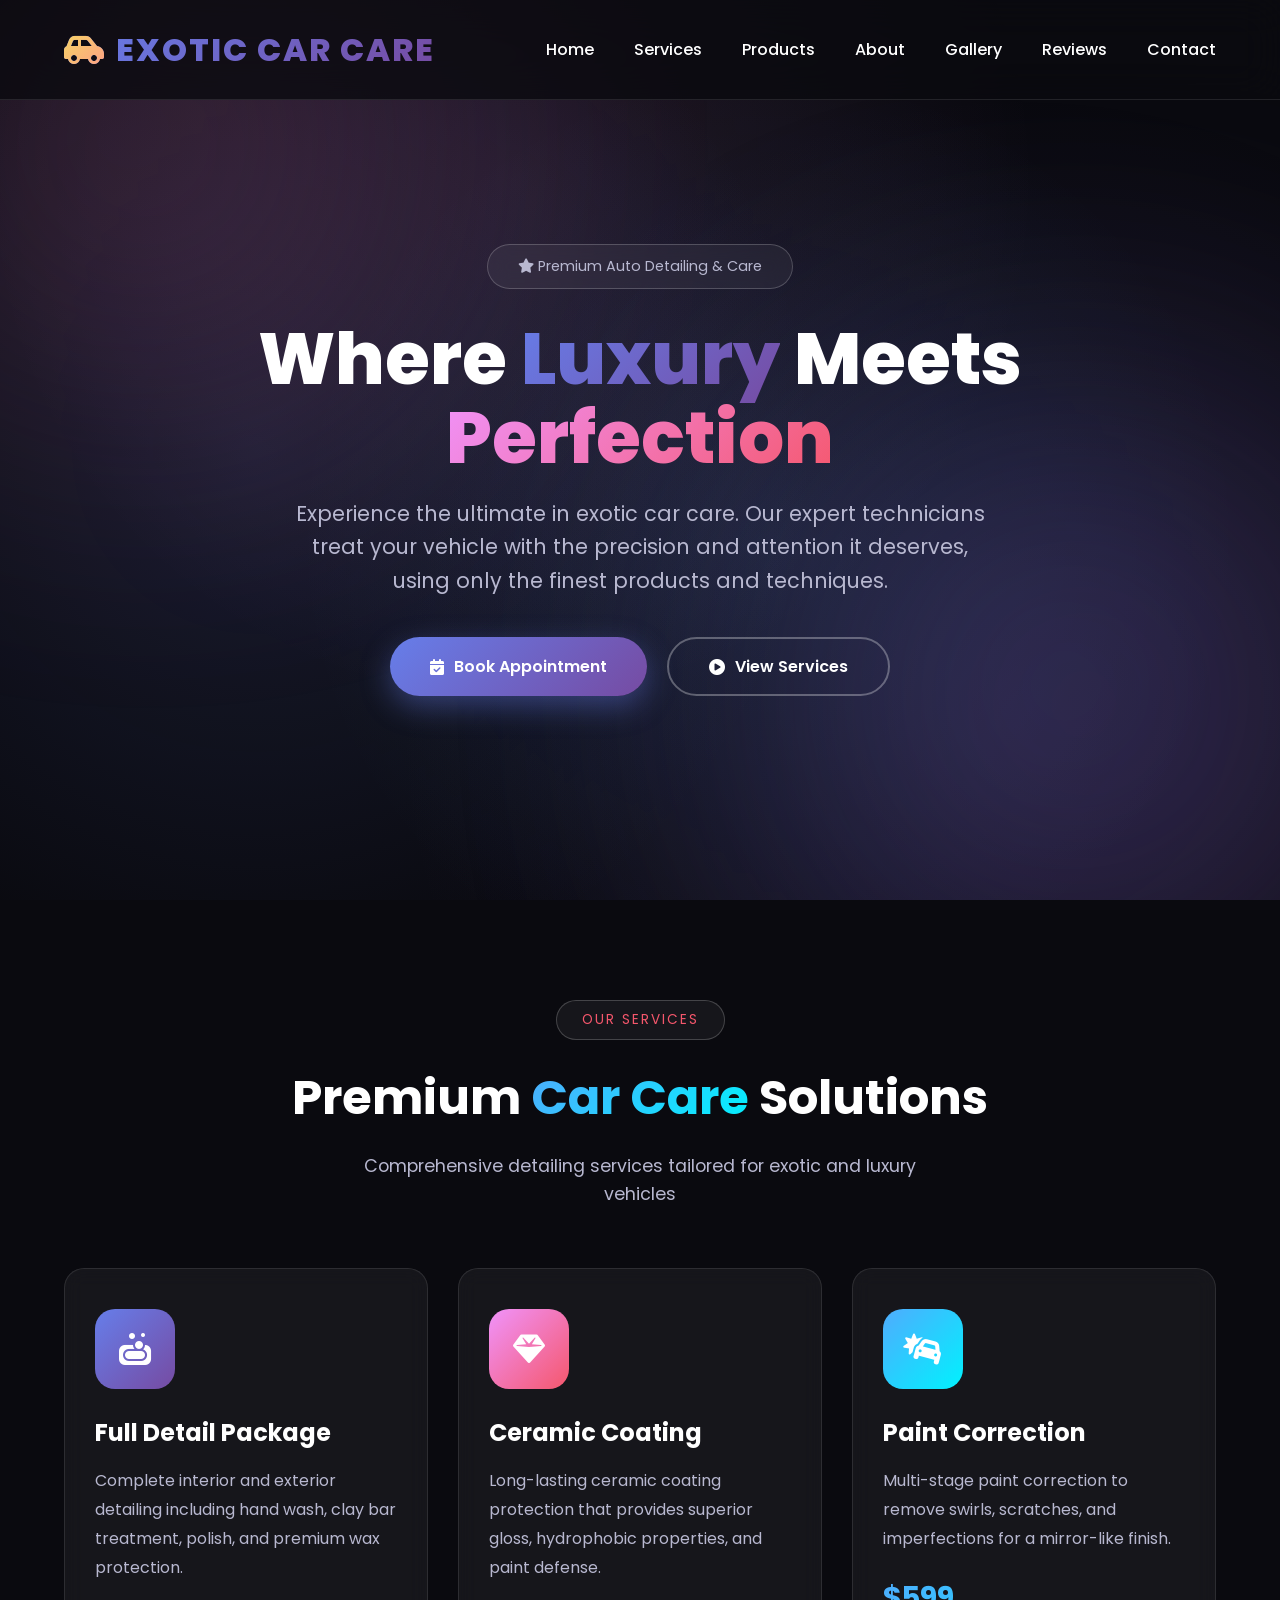
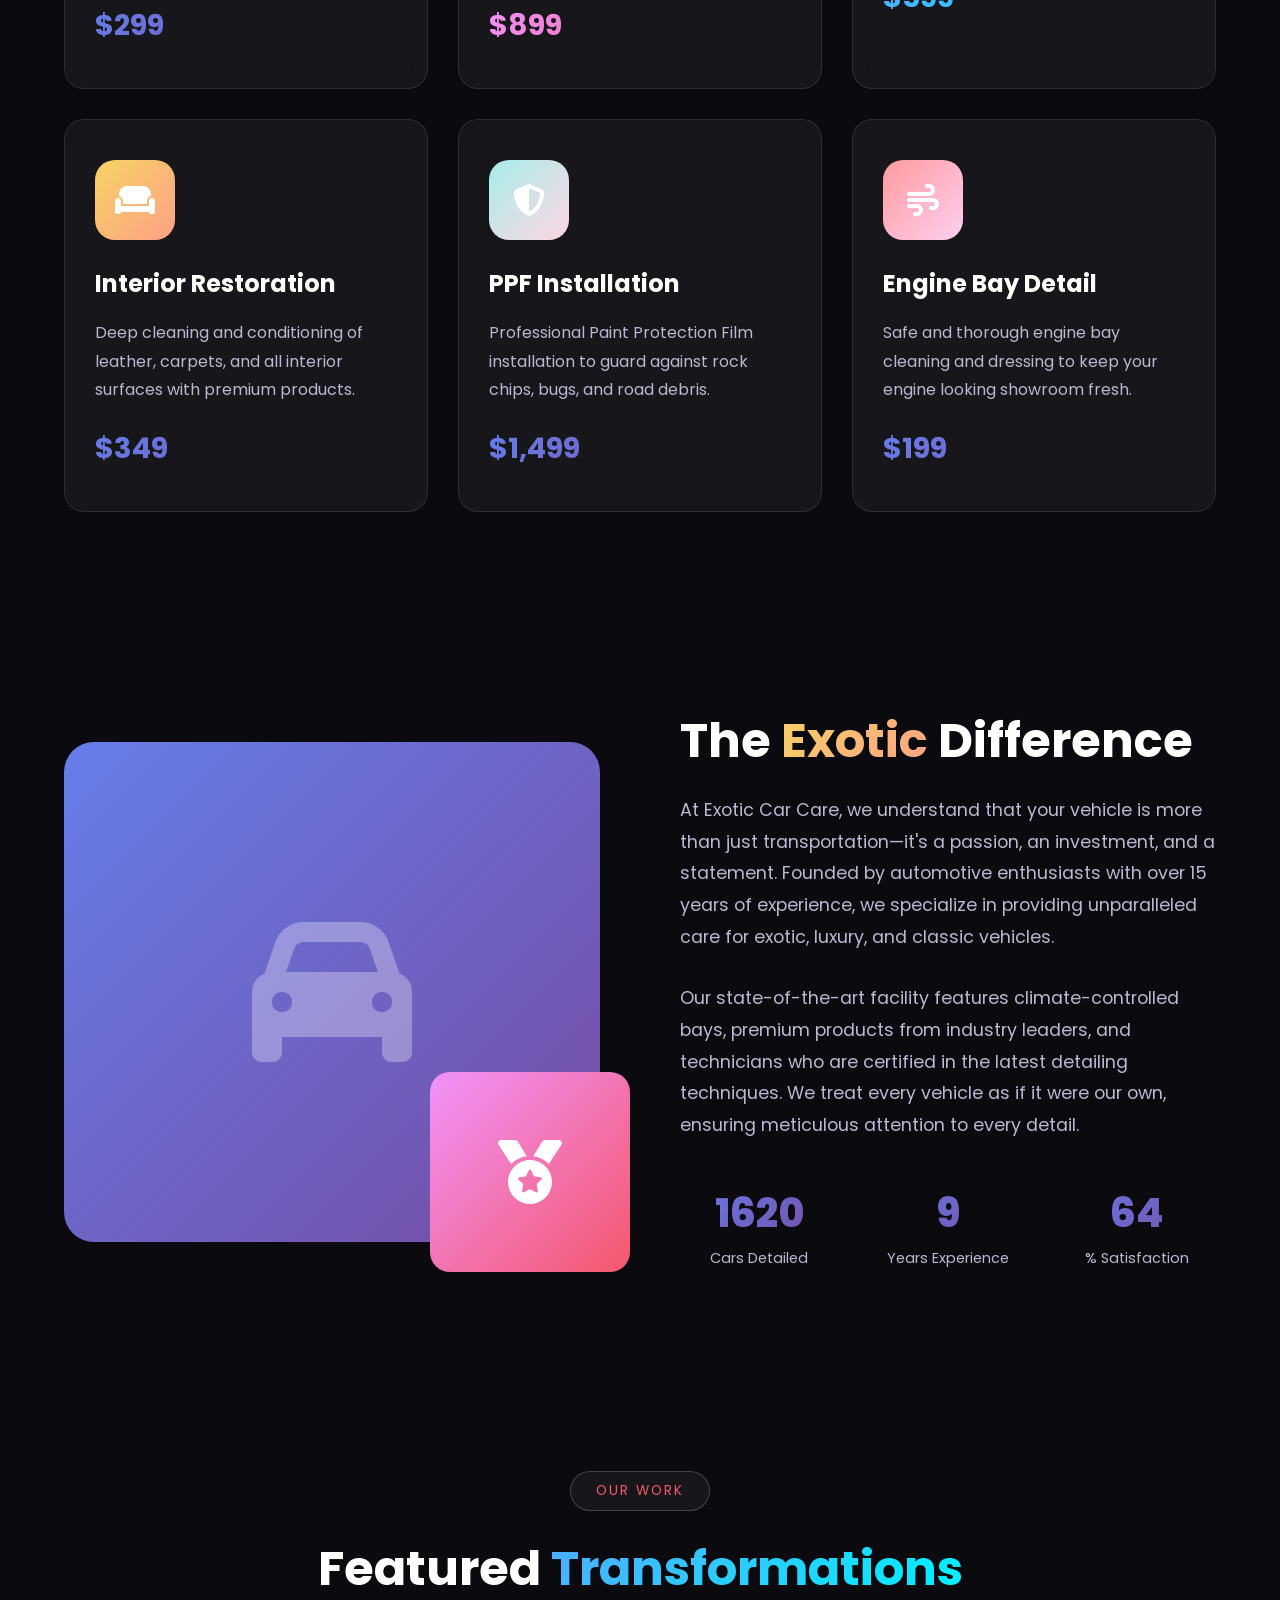
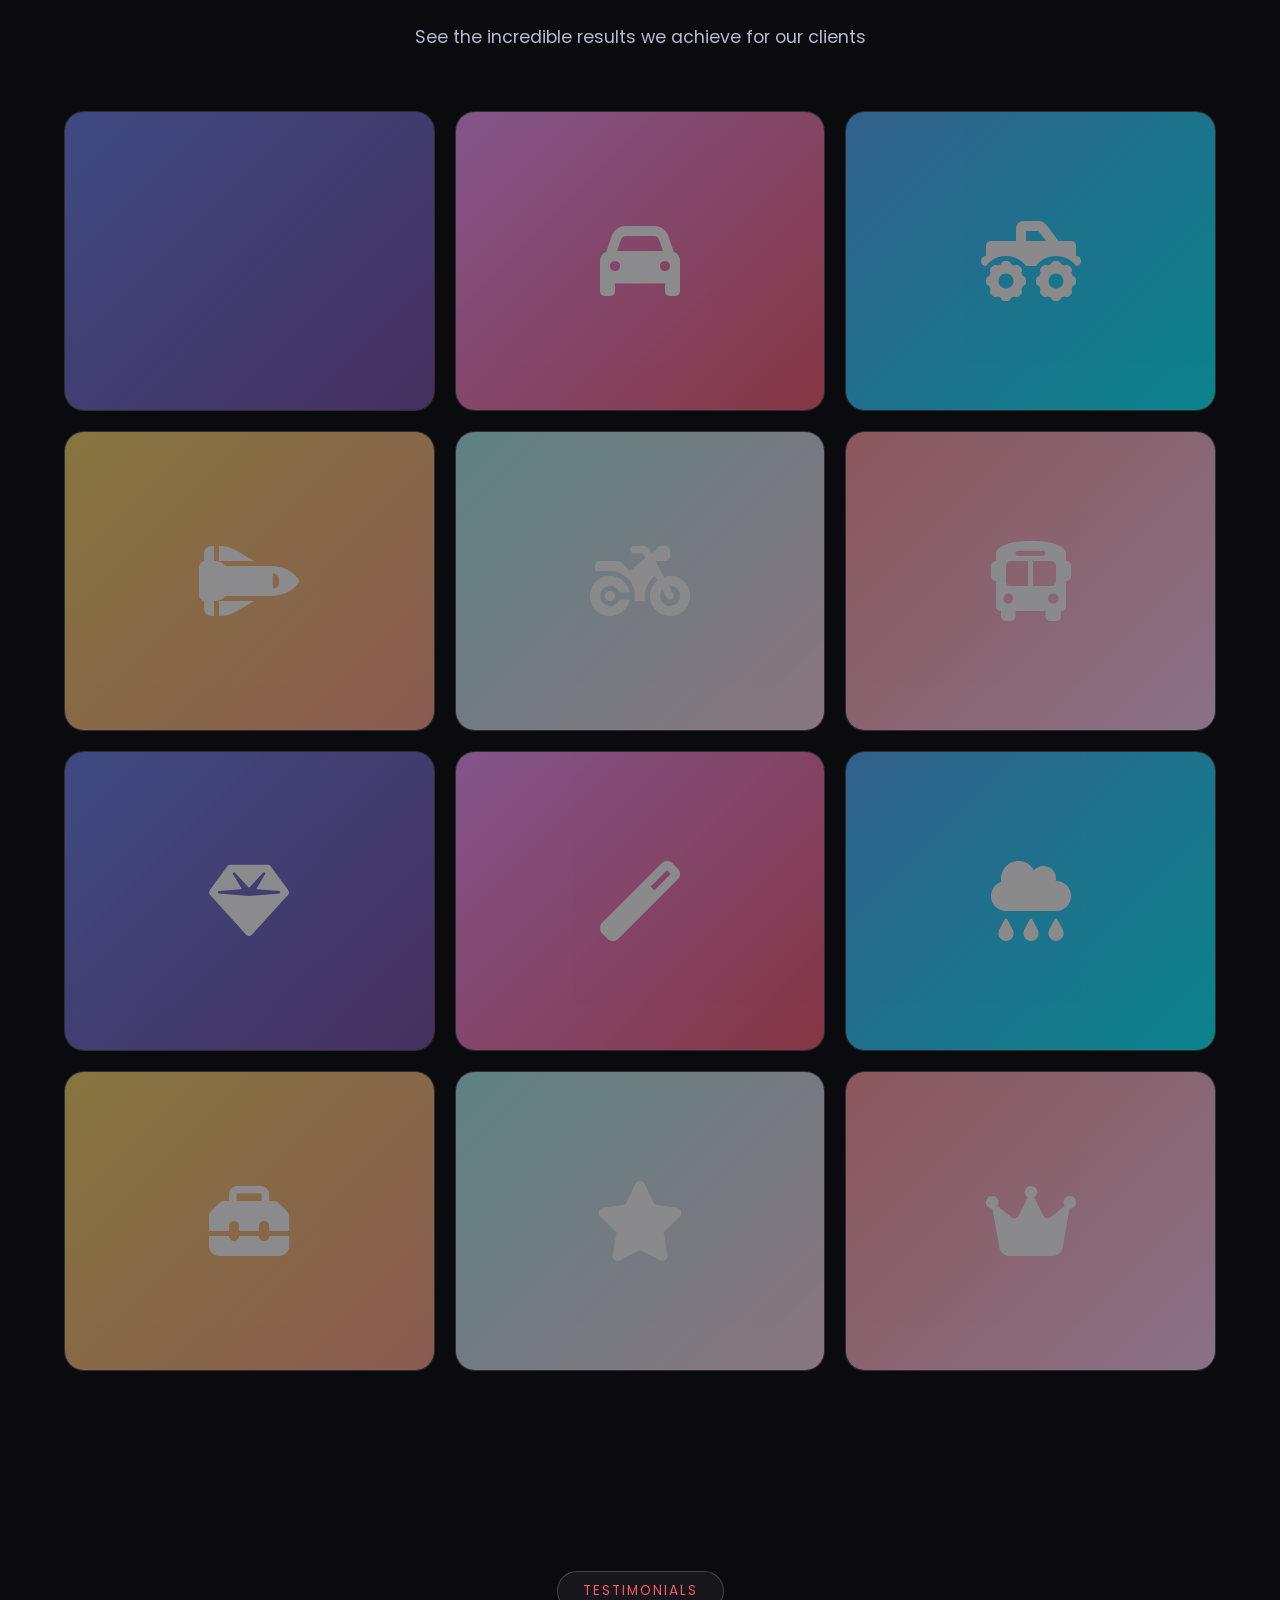
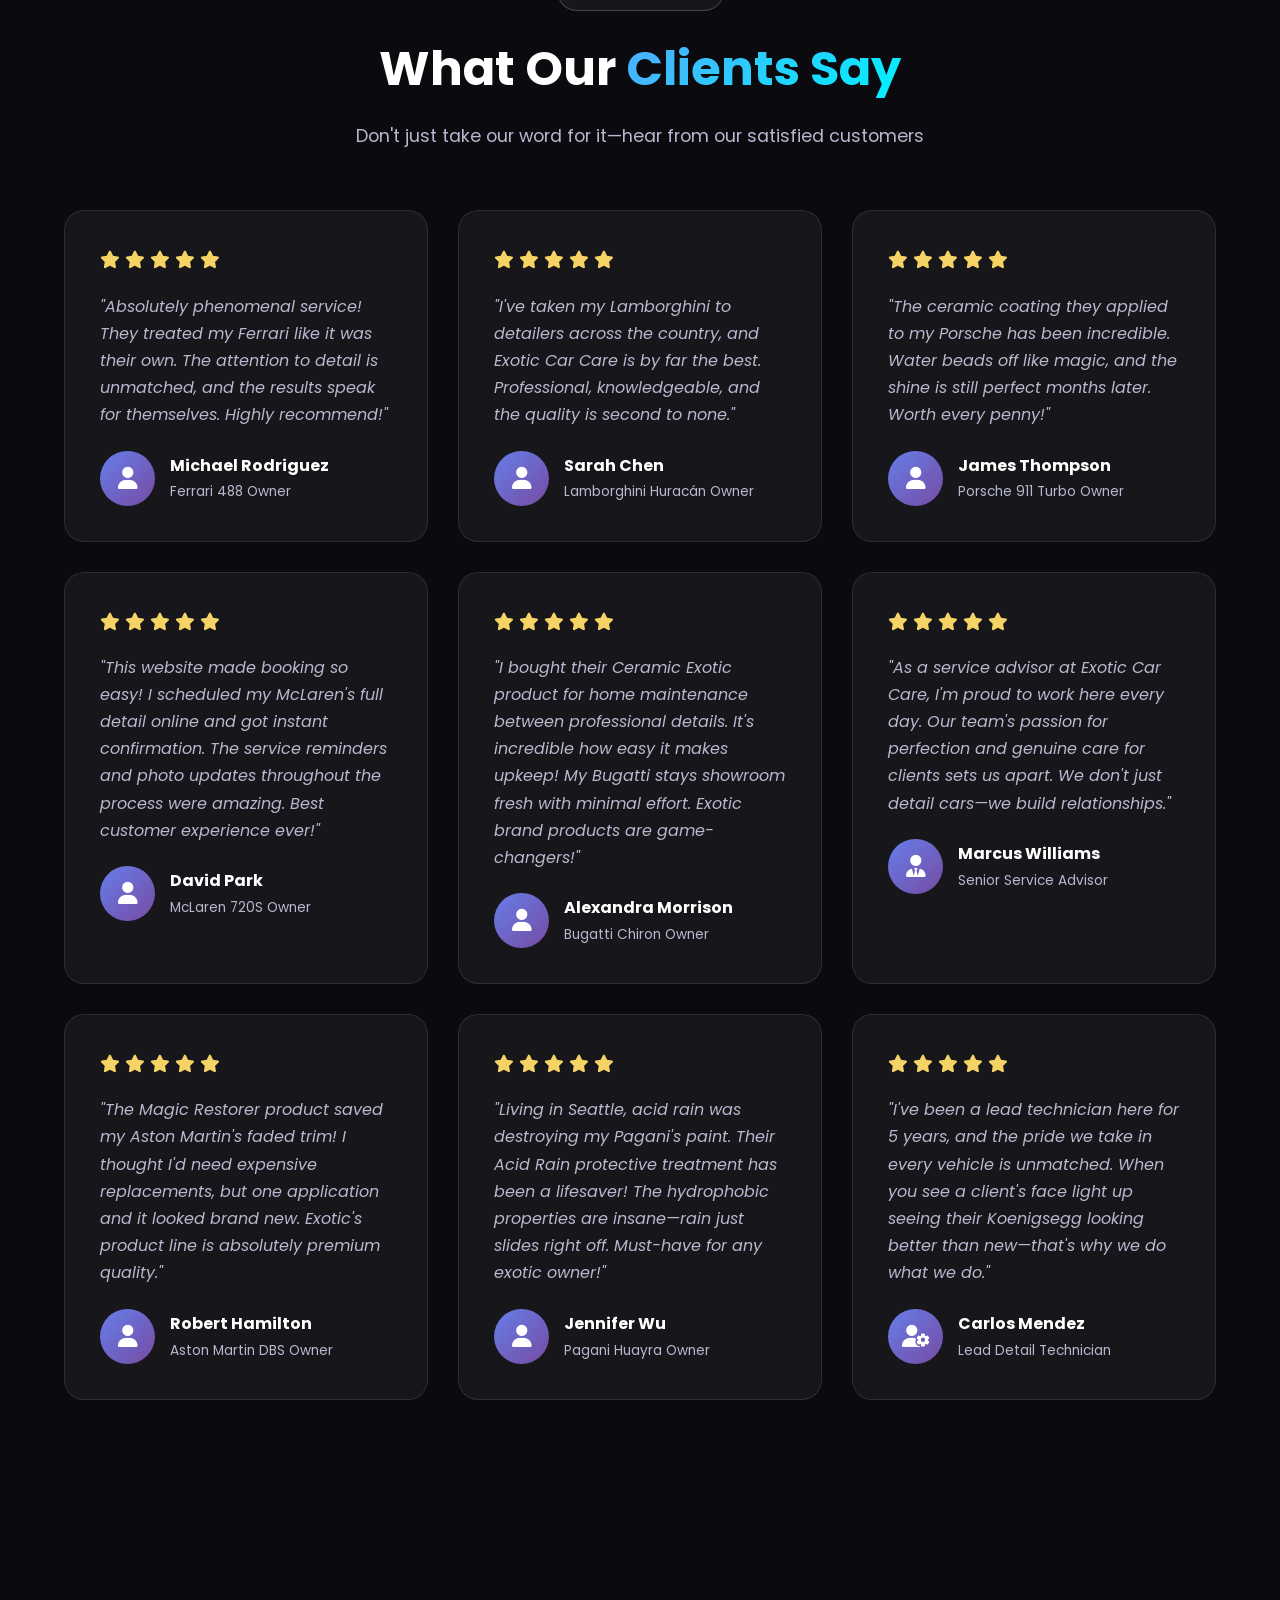
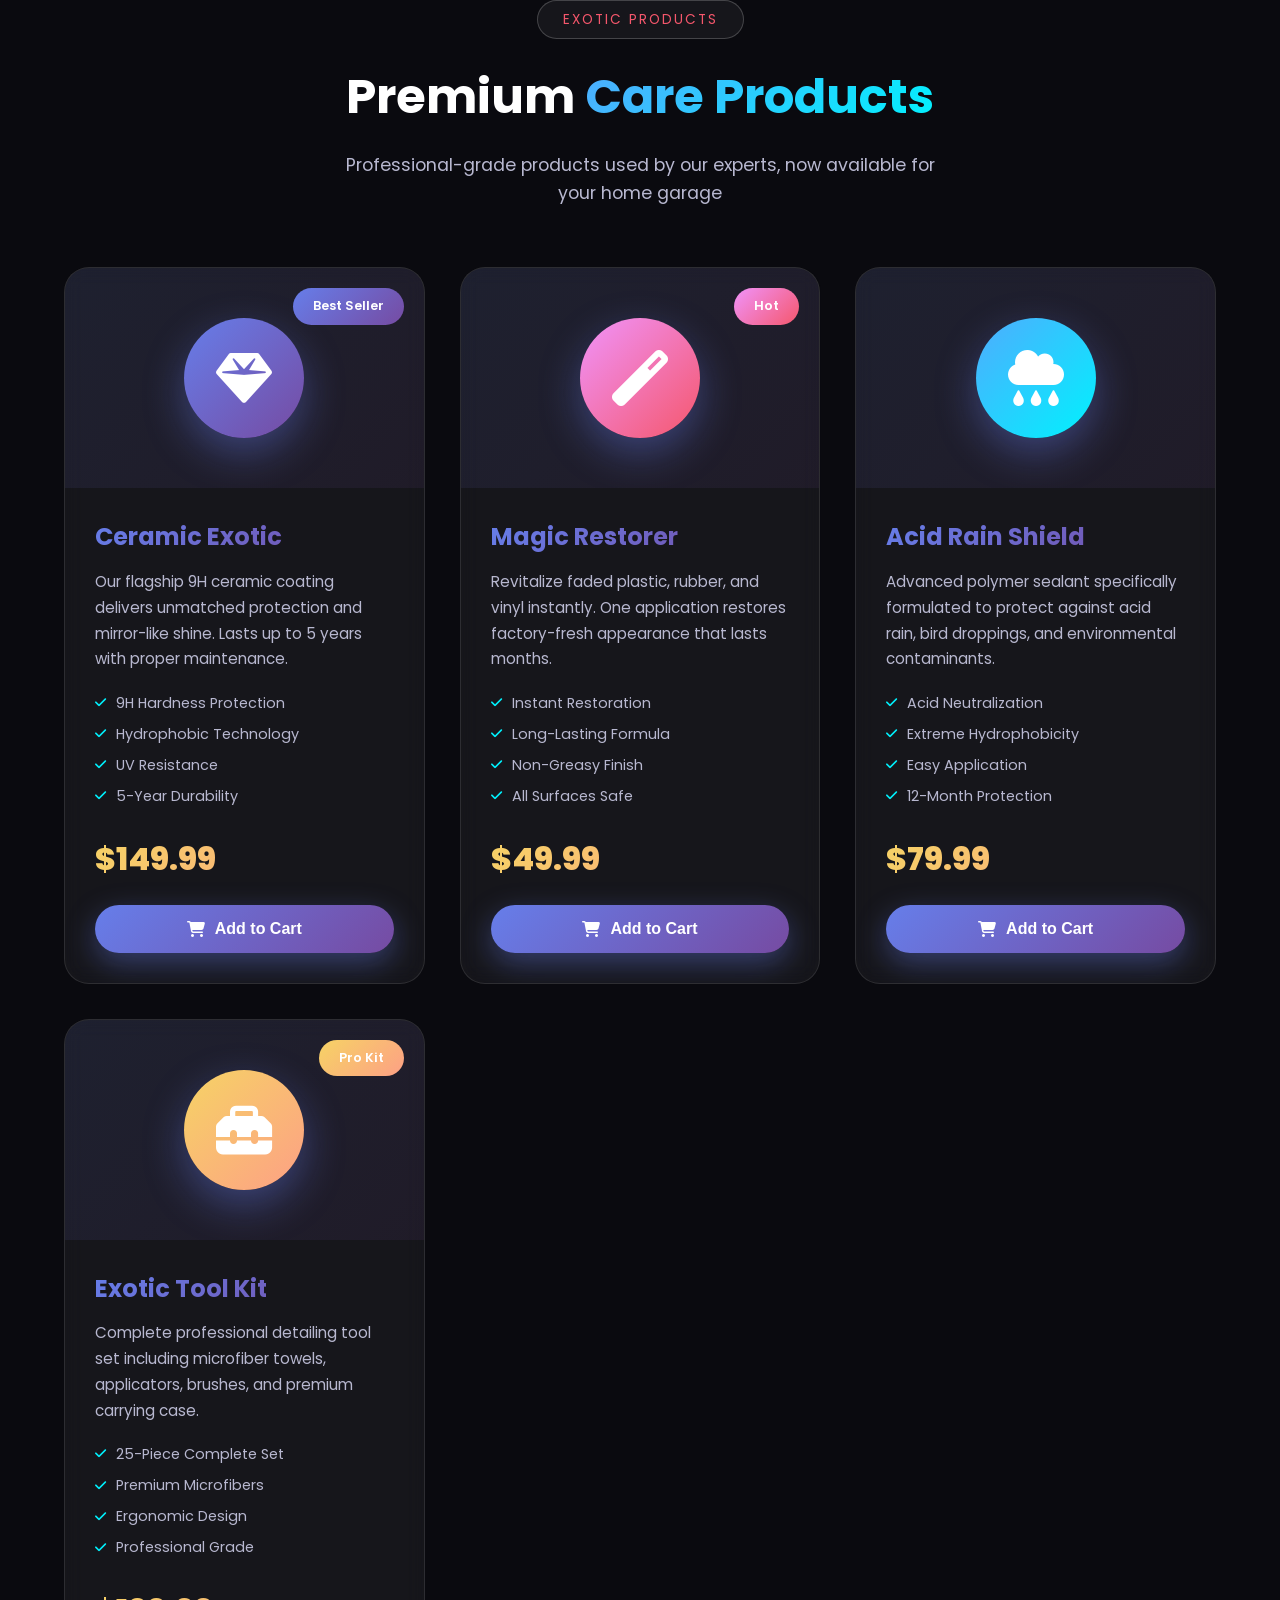
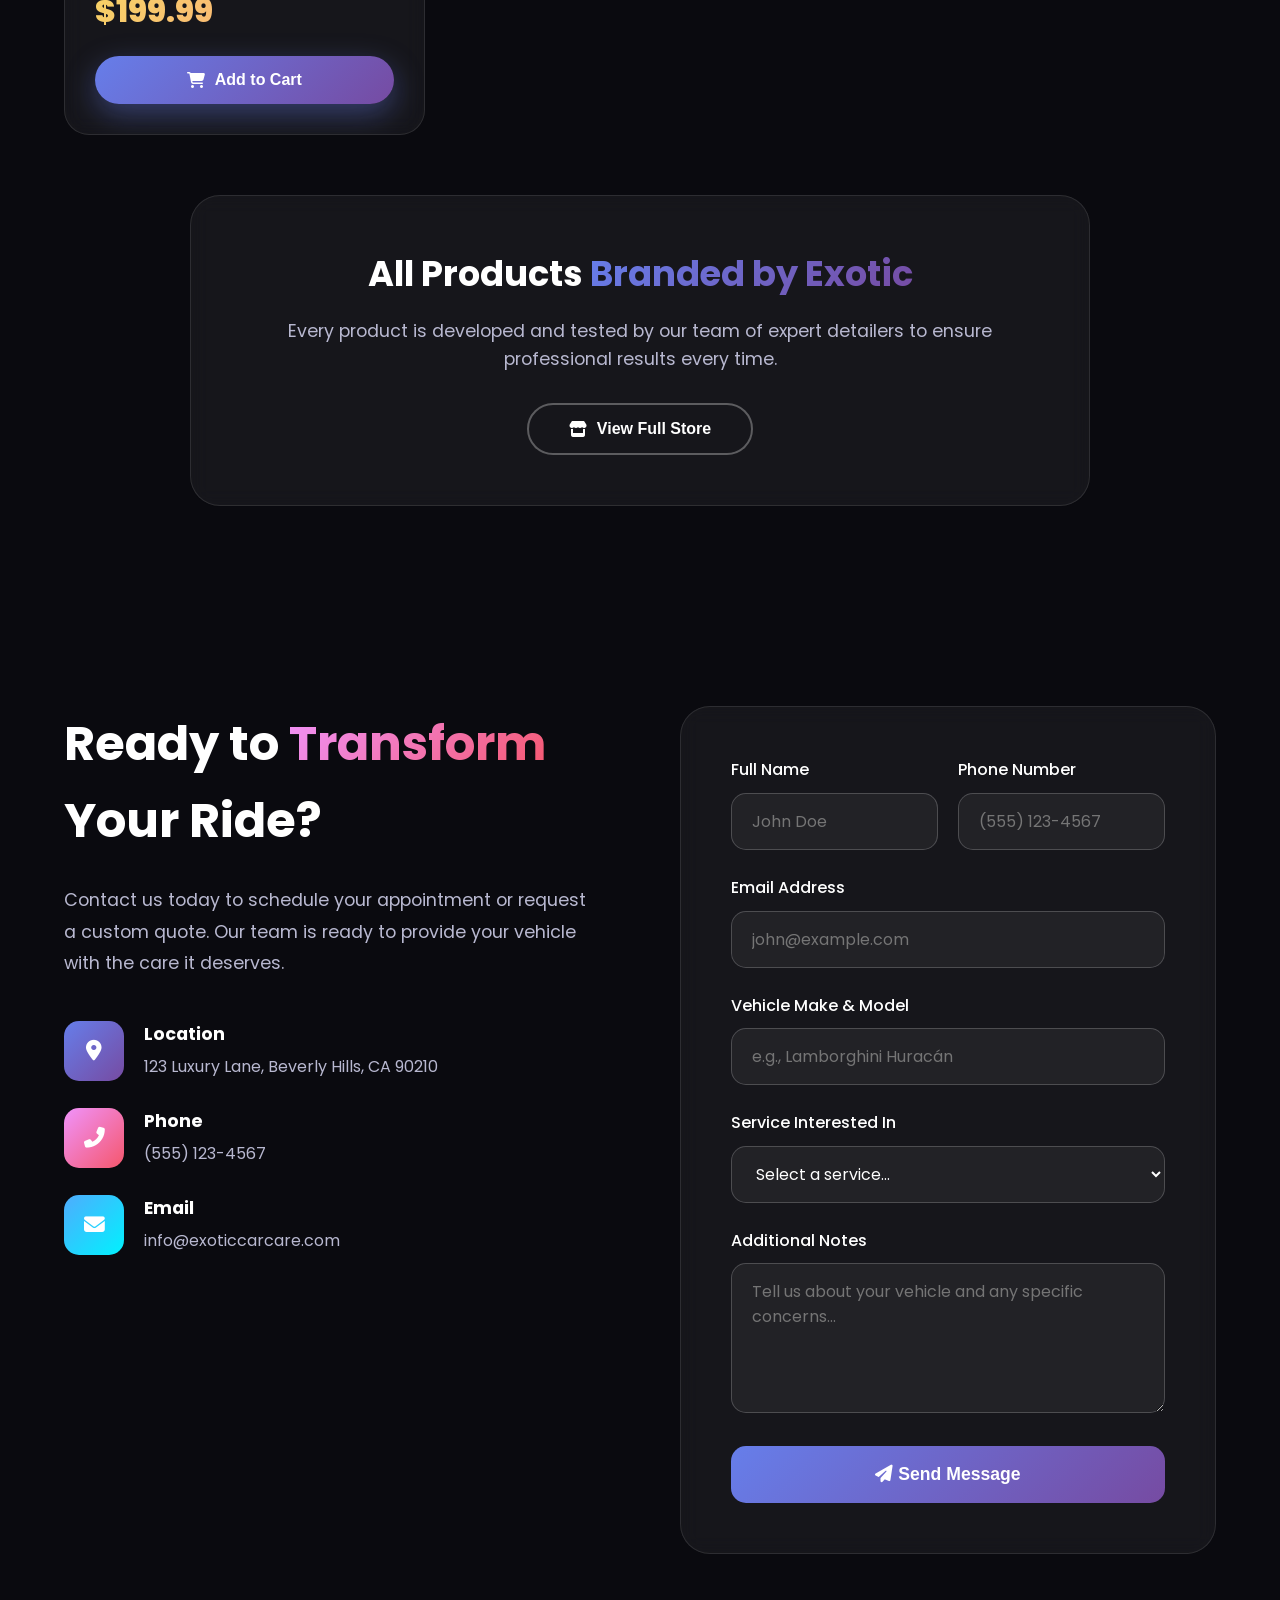
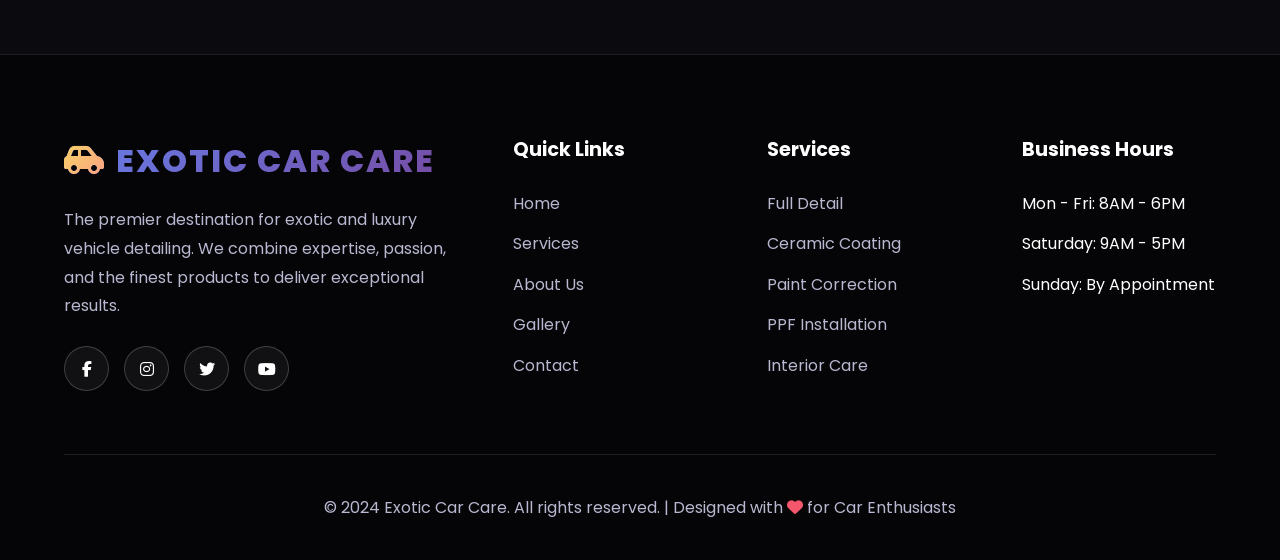
==== index.html @ 7c7f516d "Title: Create Exotic Car Care Website with Modern Design Key features implemented: - New index.html " ====
<!DOCTYPE html>
<html lang="en">
<head>
    <meta charset="UTF-8">
    <meta name="viewport" content="width=device-width, initial-scale=1.0">
    <title>Exotic Car Care | Premium Auto Detailing</title>
    <link href="https://fonts.googleapis.com/css2?family=Poppins:wght@300;400;500;600;700;800&display=swap" rel="stylesheet">
    <link rel="stylesheet" href="https://cdnjs.cloudflare.com/ajax/libs/font-awesome/6.4.0/css/all.min.css">
    <style>
        * {
            margin: 0;
            padding: 0;
            box-sizing: border-box;
        }

        :root {
            --primary-gradient: linear-gradient(135deg, #667eea 0%, #764ba2 100%);
            --secondary-gradient: linear-gradient(135deg, #f093fb 0%, #f5576c 100%);
            --accent-gradient: linear-gradient(135deg, #4facfe 0%, #00f2fe 100%);
            --gold-gradient: linear-gradient(135deg, #f6d365 0%, #fda085 100%);
            --dark-bg: #0a0a0f;
            --card-bg: rgba(255, 255, 255, 0.05);
            --text-primary: #ffffff;
            --text-secondary: #b8b8d0;
        }

        body {
            font-family: 'Poppins', sans-serif;
            background: var(--dark-bg);
            color: var(--text-primary);
            overflow-x: hidden;
            line-height: 1.6;
        }

        /* Animated Background */
        .bg-animation {
            position: fixed;
            top: 0;
            left: 0;
            width: 100%;
            height: 100%;
            z-index: -1;
            background: 
                radial-gradient(circle at 20% 50%, rgba(102, 126, 234, 0.15) 0%, transparent 50%),
                radial-gradient(circle at 80% 80%, rgba(118, 75, 162, 0.15) 0%, transparent 50%),
                radial-gradient(circle at 40% 20%, rgba(240, 147, 251, 0.1) 0%, transparent 50%),
                radial-gradient(circle at 60% 60%, rgba(79, 172, 254, 0.1) 0%, transparent 50%);
            animation: bgPulse 15s ease-in-out infinite;
        }

        @keyframes bgPulse {
            0%, 100% { opacity: 1; transform: scale(1); }
            50% { opacity: 0.8; transform: scale(1.1); }
        }

        /* Navigation */
        nav {
            position: fixed;
            top: 0;
            width: 100%;
            padding: 1.5rem 5%;
            display: flex;
            justify-content: space-between;
            align-items: center;
            z-index: 1000;
            backdrop-filter: blur(20px);
            background: rgba(10, 10, 15, 0.8);
            border-bottom: 1px solid rgba(255, 255, 255, 0.1);
            transition: all 0.3s ease;
        }

        nav.scrolled {
            padding: 1rem 5%;
            background: rgba(10, 10, 15, 0.95);
        }

        .logo {
            font-size: 2rem;
            font-weight: 800;
            background: var(--primary-gradient);
            -webkit-background-clip: text;
            -webkit-text-fill-color: transparent;
            background-clip: text;
            text-transform: uppercase;
            letter-spacing: 2px;
            display: flex;
            align-items: center;
            gap: 10px;
        }

        .logo i {
            background: var(--gold-gradient);
            -webkit-background-clip: text;
            -webkit-text-fill-color: transparent;
            background-clip: text;
        }

        .nav-links {
            display: flex;
            gap: 2.5rem;
            list-style: none;
        }

        .nav-links a {
            color: var(--text-primary);
            text-decoration: none;
            font-weight: 500;
            position: relative;
            transition: color 0.3s ease;
        }

        .nav-links a::after {
            content: '';
            position: absolute;
            bottom: -5px;
            left: 0;
            width: 0;
            height: 2px;
            background: var(--secondary-gradient);
            transition: width 0.3s ease;
        }

        .nav-links a:hover::after {
            width: 100%;
        }

        .nav-links a:hover {
            color: #f5576c;
        }

        .mobile-menu-btn {
            display: none;
            background: none;
            border: none;
            color: white;
            font-size: 1.5rem;
            cursor: pointer;
        }

        /* Hero Section */
        .hero {
            min-height: 100vh;
            display: flex;
            align-items: center;
            justify-content: center;
            padding: 120px 5% 80px;
            position: relative;
            overflow: hidden;
        }

        .hero-content {
            text-align: center;
            max-width: 1200px;
            z-index: 1;
        }

        .hero-badge {
            display: inline-block;
            padding: 10px 30px;
            background: var(--card-bg);
            border: 1px solid rgba(255, 255, 255, 0.2);
            border-radius: 50px;
            margin-bottom: 30px;
            font-size: 0.9rem;
            color: var(--text-secondary);
            backdrop-filter: blur(10px);
            animation: fadeInUp 0.8s ease;
        }

        .hero h1 {
            font-size: 4.5rem;
            font-weight: 800;
            margin-bottom: 20px;
            line-height: 1.1;
            animation: fadeInUp 0.8s ease 0.2s both;
        }

        .hero h1 span {
            background: var(--primary-gradient);
            -webkit-background-clip: text;
            -webkit-text-fill-color: transparent;
            background-clip: text;
        }

        .hero h1 .exotic {
            background: var(--secondary-gradient);
            -webkit-background-clip: text;
            -webkit-text-fill-color: transparent;
            background-clip: text;
        }

        .hero p {
            font-size: 1.3rem;
            color: var(--text-secondary);
            max-width: 700px;
            margin: 0 auto 40px;
            animation: fadeInUp 0.8s ease 0.4s both;
        }

        .hero-buttons {
            display: flex;
            gap: 20px;
            justify-content: center;
            flex-wrap: wrap;
            animation: fadeInUp 0.8s ease 0.6s both;
        }

        .btn {
            padding: 15px 40px;
            border-radius: 50px;
            font-weight: 600;
            font-size: 1rem;
            text-decoration: none;
            transition: all 0.3s ease;
            cursor: pointer;
            border: none;
            display: inline-flex;
            align-items: center;
            gap: 10px;
        }

        .btn-primary {
            background: var(--primary-gradient);
            color: white;
            box-shadow: 0 10px 30px rgba(102, 126, 234, 0.4);
        }

        .btn-primary:hover {
            transform: translateY(-3px);
            box-shadow: 0 15px 40px rgba(102, 126, 234, 0.6);
        }

        .btn-secondary {
            background: transparent;
            color: white;
            border: 2px solid rgba(255, 255, 255, 0.3);
        }

        .btn-secondary:hover {
            border-color: #f5576c;
            color: #f5576c;
            transform: translateY(-3px);
        }

        .hero-image {
            position: absolute;
            bottom: -100px;
            right: -100px;
            width: 600px;
            height: 600px;
            background: var(--primary-gradient);
            border-radius: 50%;
            filter: blur(150px);
            opacity: 0.3;
            animation: float 6s ease-in-out infinite;
        }

        .hero-image-2 {
            position: absolute;
            top: -100px;
            left: -100px;
            width: 500px;
            height: 500px;
            background: var(--secondary-gradient);
            border-radius: 50%;
            filter: blur(150px);
            opacity: 0.2;
            animation: float 8s ease-in-out infinite reverse;
        }

        @keyframes float {
            0%, 100% { transform: translate(0, 0); }
            50% { transform: translate(30px, -30px); }
        }

        @keyframes fadeInUp {
            from {
                opacity: 0;
                transform: translateY(30px);
            }
            to {
                opacity: 1;
                transform: translateY(0);
            }
        }

        /* Services Section */
        .services {
            padding: 100px 5%;
            position: relative;
        }

        .section-header {
            text-align: center;
            margin-bottom: 60px;
        }

        .section-tag {
            display: inline-block;
            padding: 8px 25px;
            background: var(--card-bg);
            border: 1px solid rgba(255, 255, 255, 0.2);
            border-radius: 50px;
            margin-bottom: 20px;
            font-size: 0.85rem;
            color: #f5576c;
            text-transform: uppercase;
            letter-spacing: 2px;
        }

        .section-header h2 {
            font-size: 3rem;
            font-weight: 700;
            margin-bottom: 15px;
        }

        .section-header h2 span {
            background: var(--accent-gradient);
            -webkit-background-clip: text;
            -webkit-text-fill-color: transparent;
            background-clip: text;
        }

        .section-header p {
            color: var(--text-secondary);
            max-width: 600px;
            margin: 0 auto;
            font-size: 1.1rem;
        }

        .services-grid {
            display: grid;
            grid-template-columns: repeat(auto-fit, minmax(300px, 1fr));
            gap: 30px;
            max-width: 1400px;
            margin: 0 auto;
        }

        .service-card {
            background: var(--card-bg);
            border: 1px solid rgba(255, 255, 255, 0.1);
            border-radius: 20px;
            padding: 40px 30px;
            backdrop-filter: blur(10px);
            transition: all 0.4s ease;
            position: relative;
            overflow: hidden;
        }

        .service-card::before {
            content: '';
            position: absolute;
            top: 0;
            left: 0;
            width: 100%;
            height: 100%;
            background: var(--primary-gradient);
            opacity: 0;
            transition: opacity 0.4s ease;
            z-index: -1;
        }

        .service-card:hover {
            transform: translateY(-10px);
            border-color: transparent;
        }

        .service-card:hover::before {
            opacity: 0.1;
        }

        .service-icon {
            width: 80px;
            height: 80px;
            background: var(--primary-gradient);
            border-radius: 20px;
            display: flex;
            align-items: center;
            justify-content: center;
            font-size: 2rem;
            margin-bottom: 25px;
            transition: all 0.4s ease;
        }

        .service-card:nth-child(2) .service-icon {
            background: var(--secondary-gradient);
        }

        .service-card:nth-child(3) .service-icon {
            background: var(--accent-gradient);
        }

        .service-card:nth-child(4) .service-icon {
            background: var(--gold-gradient);
        }

        .service-card:nth-child(5) .service-icon {
            background: linear-gradient(135deg, #a8edea 0%, #fed6e3 100%);
        }

        .service-card:nth-child(6) .service-icon {
            background: linear-gradient(135deg, #ff9a9e 0%, #fecfef 100%);
        }

        .service-card:hover .service-icon {
            transform: scale(1.1) rotate(5deg);
        }

        .service-card h3 {
            font-size: 1.5rem;
            margin-bottom: 15px;
        }

        .service-card p {
            color: var(--text-secondary);
            margin-bottom: 20px;
            line-height: 1.8;
        }

        .service-price {
            font-size: 1.8rem;
            font-weight: 700;
            background: var(--primary-gradient);
            -webkit-background-clip: text;
            -webkit-text-fill-color: transparent;
            background-clip: text;
        }

        .service-card:nth-child(2) .service-price {
            background: var(--secondary-gradient);
            -webkit-background-clip: text;
            -webkit-text-fill-color: transparent;
            background-clip: text;
        }

        .service-card:nth-child(3) .service-price {
            background: var(--accent-gradient);
            -webkit-background-clip: text;
            -webkit-text-fill-color: transparent;
            background-clip: text;
        }

        /* About Section */
        .about {
            padding: 100px 5%;
            position: relative;
        }

        .about-container {
            display: grid;
            grid-template-columns: 1fr 1fr;
            gap: 80px;
            max-width: 1400px;
            margin: 0 auto;
            align-items: center;
        }

        .about-image {
            position: relative;
        }

        .about-img-main {
            width: 100%;
            height: 500px;
            background: var(--primary-gradient);
            border-radius: 30px;
            position: relative;
            overflow: hidden;
            display: flex;
            align-items: center;
            justify-content: center;
        }

        .about-img-main i {
            font-size: 10rem;
            opacity: 0.3;
        }

        .about-img-floating {
            position: absolute;
            bottom: -30px;
            right: -30px;
            width: 200px;
            height: 200px;
            background: var(--secondary-gradient);
            border-radius: 20px;
            display: flex;
            align-items: center;
            justify-content: center;
            font-size: 4rem;
            animation: float 4s ease-in-out infinite;
        }

        .about-content h2 {
            font-size: 3rem;
            font-weight: 700;
            margin-bottom: 25px;
            line-height: 1.2;
        }

        .about-content h2 span {
            background: var(--gold-gradient);
            -webkit-background-clip: text;
            -webkit-text-fill-color: transparent;
            background-clip: text;
        }

        .about-content p {
            color: var(--text-secondary);
            margin-bottom: 30px;
            font-size: 1.1rem;
            line-height: 1.8;
        }

        .stats-grid {
            display: grid;
            grid-template-columns: repeat(3, 1fr);
            gap: 30px;
            margin-top: 40px;
        }

        .stat-item {
            text-align: center;
        }

        .stat-number {
            font-size: 2.5rem;
            font-weight: 800;
            background: var(--primary-gradient);
            -webkit-background-clip: text;
            -webkit-text-fill-color: transparent;
            background-clip: text;
            display: block;
        }

        .stat-label {
            color: var(--text-secondary);
            font-size: 0.9rem;
            margin-top: 5px;
        }

        /* Gallery Section */
        .gallery {
            padding: 100px 5%;
            position: relative;
        }

        .gallery-grid {
            display: grid;
            grid-template-columns: repeat(auto-fit, minmax(300px, 1fr));
            gap: 20px;
            max-width: 1400px;
            margin: 0 auto;
        }

        .gallery-item {
            height: 300px;
            background: var(--card-bg);
            border: 1px solid rgba(255, 255, 255, 0.1);
            border-radius: 20px;
            overflow: hidden;
            position: relative;
            cursor: pointer;
            transition: all 0.4s ease;
        }

        .gallery-item:hover {
            transform: scale(1.05);
            border-color: rgba(255, 255, 255, 0.3);
        }

        .gallery-item-bg {
            width: 100%;
            height: 100%;
            display: flex;
            align-items: center;
            justify-content: center;
            font-size: 5rem;
            opacity: 0.5;
        }

        .gallery-item:nth-child(1) .gallery-item-bg { background: linear-gradient(135deg, #667eea 0%, #764ba2 100%); }
        .gallery-item:nth-child(2) .gallery-item-bg { background: linear-gradient(135deg, #f093fb 0%, #f5576c 100%); }
        .gallery-item:nth-child(3) .gallery-item-bg { background: linear-gradient(135deg, #4facfe 0%, #00f2fe 100%); }
        .gallery-item:nth-child(4) .gallery-item-bg { background: linear-gradient(135deg, #f6d365 0%, #fda085 100%); }
        .gallery-item:nth-child(5) .gallery-item-bg { background: linear-gradient(135deg, #a8edea 0%, #fed6e3 100%); }
        .gallery-item:nth-child(6) .gallery-item-bg { background: linear-gradient(135deg, #ff9a9e 0%, #fecfef 100%); }

        .gallery-overlay {
            position: absolute;
            bottom: 0;
            left: 0;
            width: 100%;
            padding: 30px;
            background: linear-gradient(transparent, rgba(0, 0, 0, 0.8));
            transform: translateY(100%);
            transition: transform 0.4s ease;
        }

        .gallery-item:hover .gallery-overlay {
            transform: translateY(0);
        }

        .gallery-overlay h4 {
            font-size: 1.3rem;
            margin-bottom: 5px;
        }

        .gallery-overlay p {
            color: var(--text-secondary);
            font-size: 0.9rem;
        }

        /* Testimonials Section */
        .testimonials {
            padding: 100px 5%;
            position: relative;
        }

        .testimonials-grid {
            display: grid;
            grid-template-columns: repeat(auto-fit, minmax(320px, 1fr));
            gap: 30px;
            max-width: 1600px;
            margin: 0 auto;
        }

        .testimonial-card {
            background: var(--card-bg);
            border: 1px solid rgba(255, 255, 255, 0.1);
            border-radius: 20px;
            padding: 35px;
            backdrop-filter: blur(10px);
            transition: all 0.4s ease;
        }

        .testimonial-card:hover {
            transform: translateY(-5px);
            border-color: rgba(255, 255, 255, 0.3);
        }

        .testimonial-stars {
            color: #f6d365;
            font-size: 1.1rem;
            margin-bottom: 18px;
        }

        .testimonial-text {
            color: var(--text-secondary);
            font-size: 1rem;
            line-height: 1.7;
            margin-bottom: 22px;
            font-style: italic;
        }

        .testimonial-author {
            display: flex;
            align-items: center;
            gap: 15px;
        }

        .author-avatar {
            width: 55px;
            height: 55px;
            background: var(--primary-gradient);
            border-radius: 50%;
            display: flex;
            align-items: center;
            justify-content: center;
            font-size: 1.4rem;
        }

        .author-info h4 {
            font-size: 1rem;
            margin-bottom: 3px;
        }

        .author-info p {
            color: var(--text-secondary);
            font-size: 0.85rem;
        }

        /* Products Section */
        .products {
            padding: 100px 5%;
            position: relative;
        }

        .products-grid {
            display: grid;
            grid-template-columns: repeat(auto-fit, minmax(280px, 1fr));
            gap: 35px;
            max-width: 1400px;
            margin: 0 auto 60px;
        }

        .product-card {
            background: var(--card-bg);
            border: 1px solid rgba(255, 255, 255, 0.1);
            border-radius: 25px;
            overflow: hidden;
            backdrop-filter: blur(10px);
            transition: all 0.4s ease;
            position: relative;
        }

        .product-card:hover {
            transform: translateY(-10px);
            border-color: rgba(255, 255, 255, 0.3);
            box-shadow: 0 20px 60px rgba(102, 126, 234, 0.3);
        }

        .product-badge {
            position: absolute;
            top: 20px;
            right: 20px;
            padding: 8px 20px;
            background: var(--primary-gradient);
            border-radius: 50px;
            font-size: 0.8rem;
            font-weight: 600;
            z-index: 10;
        }

        .product-badge.hot {
            background: var(--secondary-gradient);
        }

        .product-badge.pro {
            background: var(--gold-gradient);
        }

        .product-image {
            height: 220px;
            display: flex;
            align-items: center;
            justify-content: center;
            background: linear-gradient(135deg, rgba(102, 126, 234, 0.1) 0%, rgba(118, 75, 162, 0.1) 100%);
            position: relative;
            overflow: hidden;
        }

        .product-icon {
            width: 120px;
            height: 120px;
            background: var(--primary-gradient);
            border-radius: 50%;
            display: flex;
            align-items: center;
            justify-content: center;
            font-size: 3.5rem;
            box-shadow: 0 15px 40px rgba(102, 126, 234, 0.4);
            transition: all 0.4s ease;
        }

        .product-card:hover .product-icon {
            transform: scale(1.1) rotate(5deg);
        }

        .product-info {
            padding: 30px;
        }

        .product-info h3 {
            font-size: 1.5rem;
            margin-bottom: 12px;
            background: var(--primary-gradient);
            -webkit-background-clip: text;
            -webkit-text-fill-color: transparent;
            background-clip: text;
        }

        .product-desc {
            color: var(--text-secondary);
            font-size: 0.95rem;
            line-height: 1.7;
            margin-bottom: 20px;
        }

        .product-features {
            list-style: none;
            margin-bottom: 25px;
        }

        .product-features li {
            color: var(--text-secondary);
            font-size: 0.9rem;
            margin-bottom: 8px;
            display: flex;
            align-items: center;
            gap: 10px;
        }

        .product-features li i {
            color: #00f2fe;
            font-size: 0.8rem;
        }

        .product-price {
            font-size: 2rem;
            font-weight: 800;
            background: var(--gold-gradient);
            -webkit-background-clip: text;
            -webkit-text-fill-color: transparent;
            background-clip: text;
            margin-bottom: 20px;
        }

        .product-btn {
            width: 100%;
            justify-content: center;
        }

        .products-cta {
            text-align: center;
            padding: 50px;
            background: var(--card-bg);
            border: 1px solid rgba(255, 255, 255, 0.1);
            border-radius: 30px;
            backdrop-filter: blur(10px);
            max-width: 900px;
            margin: 0 auto;
        }

        .products-cta h3 {
            font-size: 2.2rem;
            margin-bottom: 15px;
        }

        .products-cta h3 span {
            background: var(--primary-gradient);
            -webkit-background-clip: text;
            -webkit-text-fill-color: transparent;
            background-clip: text;
        }

        .products-cta p {
            color: var(--text-secondary);
            font-size: 1.1rem;
            margin-bottom: 30px;
        }

        /* Contact Section */
        .contact {
            padding: 100px 5%;
            position: relative;
        }

        .contact-container {
            display: grid;
            grid-template-columns: 1fr 1fr;
            gap: 80px;
            max-width: 1400px;
            margin: 0 auto;
        }

        .contact-info h2 {
            font-size: 3rem;
            font-weight: 700;
            margin-bottom: 25px;
        }

        .contact-info h2 span {
            background: var(--secondary-gradient);
            -webkit-background-clip: text;
            -webkit-text-fill-color: transparent;
            background-clip: text;
        }

        .contact-info p {
            color: var(--text-secondary);
            margin-bottom: 40px;
            font-size: 1.1rem;
            line-height: 1.8;
        }

        .contact-details {
            display: flex;
            flex-direction: column;
            gap: 25px;
        }

        .contact-item {
            display: flex;
            align-items: center;
            gap: 20px;
        }

        .contact-icon {
            width: 60px;
            height: 60px;
            background: var(--primary-gradient);
            border-radius: 15px;
            display: flex;
            align-items: center;
            justify-content: center;
            font-size: 1.3rem;
        }

        .contact-item:nth-child(2) .contact-icon {
            background: var(--secondary-gradient);
        }

        .contact-item:nth-child(3) .contact-icon {
            background: var(--accent-gradient);
        }

        .contact-item h4 {
            font-size: 1.1rem;
            margin-bottom: 5px;
        }

        .contact-item p {
            color: var(--text-secondary);
            margin: 0;
            font-size: 1rem;
        }

        .contact-form {
            background: var(--card-bg);
            border: 1px solid rgba(255, 255, 255, 0.1);
            border-radius: 30px;
            padding: 50px;
            backdrop-filter: blur(10px);
        }

        .form-group {
            margin-bottom: 25px;
        }

        .form-group label {
            display: block;
            margin-bottom: 10px;
            font-weight: 500;
        }

        .form-group input,
        .form-group select,
        .form-group textarea {
            width: 100%;
            padding: 15px 20px;
            background: rgba(255, 255, 255, 0.05);
            border: 1px solid rgba(255, 255, 255, 0.2);
            border-radius: 15px;
            color: white;
            font-family: inherit;
            font-size: 1rem;
            transition: all 0.3s ease;
        }

        .form-group input:focus,
        .form-group select:focus,
        .form-group textarea:focus {
            outline: none;
            border-color: #667eea;
            background: rgba(255, 255, 255, 0.1);
        }

        .form-group textarea {
            height: 150px;
            resize: vertical;
        }

        .form-row {
            display: grid;
            grid-template-columns: 1fr 1fr;
            gap: 20px;
        }

        .submit-btn {
            width: 100%;
            padding: 18px;
            background: var(--primary-gradient);
            border: none;
            border-radius: 15px;
            color: white;
            font-size: 1.1rem;
            font-weight: 600;
            cursor: pointer;
            transition: all 0.3s ease;
        }

        .submit-btn:hover {
            transform: translateY(-3px);
            box-shadow: 0 15px 40px rgba(102, 126, 234, 0.4);
        }

        /* Footer */
        footer {
            padding: 80px 5% 40px;
            background: rgba(0, 0, 0, 0.5);
            border-top: 1px solid rgba(255, 255, 255, 0.1);
        }

        .footer-content {
            display: grid;
            grid-template-columns: 2fr 1fr 1fr 1fr;
            gap: 60px;
            max-width: 1400px;
            margin: 0 auto 60px;
        }

        .footer-brand .logo {
            margin-bottom: 20px;
        }

        .footer-brand p {
            color: var(--text-secondary);
            line-height: 1.8;
            margin-bottom: 25px;
        }

        .social-links {
            display: flex;
            gap: 15px;
        }

        .social-link {
            width: 45px;
            height: 45px;
            background: var(--card-bg);
            border: 1px solid rgba(255, 255, 255, 0.2);
            border-radius: 50%;
            display: flex;
            align-items: center;
            justify-content: center;
            color: white;
            text-decoration: none;
            transition: all 0.3s ease;
        }

        .social-link:hover {
            background: var(--primary-gradient);
            border-color: transparent;
            transform: translateY(-3px);
        }

        .footer-links h4 {
            font-size: 1.2rem;
            margin-bottom: 25px;
        }

        .footer-links ul {
            list-style: none;
        }

        .footer-links li {
            margin-bottom: 15px;
        }

        .footer-links a {
            color: var(--text-secondary);
            text-decoration: none;
            transition: color 0.3s ease;
        }

        .footer-links a:hover {
            color: #f5576c;
        }

        .footer-bottom {
            text-align: center;
            padding-top: 40px;
            border-top: 1px solid rgba(255, 255, 255, 0.1);
            color: var(--text-secondary);
        }

        /* Responsive Design */
        @media (max-width: 1024px) {
            .about-container,
            .contact-container {
                grid-template-columns: 1fr;
                gap: 50px;
            }

            .footer-content {
                grid-template-columns: 1fr 1fr;
                gap: 40px;
            }

            .hero h1 {
                font-size: 3.5rem;
            }
        }

        @media (max-width: 768px) {
            .nav-links {
                display: none;
                position: absolute;
                top: 100%;
                left: 0;
                width: 100%;
                background: rgba(10, 10, 15, 0.98);
                flex-direction: column;
                padding: 30px;
                gap: 20px;
                border-top: 1px solid rgba(255, 255, 255, 0.1);
            }

            .nav-links.active {
                display: flex;
            }

            .mobile-menu-btn {
                display: block;
            }

            .hero h1 {
                font-size: 2.5rem;
            }

            .hero p {
                font-size: 1.1rem;
            }

            .section-header h2,
            .about-content h2,
            .contact-info h2 {
                font-size: 2rem;
            }

            .stats-grid {
                grid-template-columns: 1fr;
                gap: 20px;
            }

            .form-row {
                grid-template-columns: 1fr;
            }

            .footer-content {
                grid-template-columns: 1fr;
                gap: 30px;
            }

            .testimonials-grid {
                grid-template-columns: 1fr;
            }

            .products-grid {
                grid-template-columns: 1fr;
            }

            .products-cta h3 {
                font-size: 1.8rem;
            }
        }

        /* Scroll Animations */
        .fade-in {
            opacity: 0;
            transform: translateY(30px);
            transition: all 0.6s ease;
        }

        .fade-in.visible {
            opacity: 1;
            transform: translateY(0);
        }
    </style>
</head>
<body>
    <!-- Background Animation -->
    <div class="bg-animation"></div>

    <!-- Navigation -->
    <nav id="navbar">
        <div class="logo">
            <i class="fas fa-car-side"></i>
            Exotic Car Care
        </div>
        <ul class="nav-links" id="navLinks">
            <li><a href="#home">Home</a></li>
            <li><a href="#services">Services</a></li>
            <li><a href="#products">Products</a></li>
            <li><a href="#about">About</a></li>
            <li><a href="#gallery">Gallery</a></li>
            <li><a href="#testimonials">Reviews</a></li>
            <li><a href="#contact">Contact</a></li>
        </ul>
        <button class="mobile-menu-btn" id="mobileMenuBtn">
            <i class="fas fa-bars"></i>
        </button>
    </nav>

    <!-- Hero Section -->
    <section class="hero" id="home">
        <div class="hero-image"></div>
        <div class="hero-image-2"></div>
        <div class="hero-content">
            <div class="hero-badge">
                <i class="fas fa-star"></i> Premium Auto Detailing & Care
            </div>
            <h1>Where <span>Luxury</span> Meets <span class="exotic">Perfection</span></h1>
            <p>Experience the ultimate in exotic car care. Our expert technicians treat your vehicle with the precision and attention it deserves, using only the finest products and techniques.</p>
            <div class="hero-buttons">
                <a href="#contact" class="btn btn-primary">
                    <i class="fas fa-calendar-check"></i> Book Appointment
                </a>
                <a href="#services" class="btn btn-secondary">
                    <i class="fas fa-play-circle"></i> View Services
                </a>
            </div>
        </div>
    </section>

    <!-- Services Section -->
    <section class="services" id="services">
        <div class="section-header fade-in">
            <span class="section-tag">Our Services</span>
            <h2>Premium <span>Car Care</span> Solutions</h2>
            <p>Comprehensive detailing services tailored for exotic and luxury vehicles</p>
        </div>
        <div class="services-grid">
            <div class="service-card fade-in">
                <div class="service-icon">
                    <i class="fas fa-soap"></i>
                </div>
                <h3>Full Detail Package</h3>
                <p>Complete interior and exterior detailing including hand wash, clay bar treatment, polish, and premium wax protection.</p>
                <div class="service-price">$299</div>
            </div>
            <div class="service-card fade-in">
                <div class="service-icon">
                    <i class="fas fa-gem"></i>
                </div>
                <h3>Ceramic Coating</h3>
                <p>Long-lasting ceramic coating protection that provides superior gloss, hydrophobic properties, and paint defense.</p>
                <div class="service-price">$899</div>
            </div>
            <div class="service-card fade-in">
                <div class="service-icon">
                    <i class="fas fa-car-crash"></i>
                </div>
                <h3>Paint Correction</h3>
                <p>Multi-stage paint correction to remove swirls, scratches, and imperfections for a mirror-like finish.</p>
                <div class="service-price">$599</div>
            </div>
            <div class="service-card fade-in">
                <div class="service-icon">
                    <i class="fas fa-couch"></i>
                </div>
                <h3>Interior Restoration</h3>
                <p>Deep cleaning and conditioning of leather, carpets, and all interior surfaces with premium products.</p>
                <div class="service-price">$349</div>
            </div>
            <div class="service-card fade-in">
                <div class="service-icon">
                    <i class="fas fa-shield-alt"></i>
                </div>
                <h3>PPF Installation</h3>
                <p>Professional Paint Protection Film installation to guard against rock chips, bugs, and road debris.</p>
                <div class="service-price">$1,499</div>
            </div>
            <div class="service-card fade-in">
                <div class="service-icon">
                    <i class="fas fa-wind"></i>
                </div>
                <h3>Engine Bay Detail</h3>
                <p>Safe and thorough engine bay cleaning and dressing to keep your engine looking showroom fresh.</p>
                <div class="service-price">$199</div>
            </div>
        </div>
    </section>

    <!-- About Section -->
    <section class="about" id="about">
        <div class="about-container">
            <div class="about-image fade-in">
                <div class="about-img-main">
                    <i class="fas fa-car"></i>
                </div>
                <div class="about-img-floating">
                    <i class="fas fa-medal"></i>
                </div>
            </div>
            <div class="about-content fade-in">
                <h2>The <span>Exotic</span> Difference</h2>
                <p>At Exotic Car Care, we understand that your vehicle is more than just transportation—it's a passion, an investment, and a statement. Founded by automotive enthusiasts with over 15 years of experience, we specialize in providing unparalleled care for exotic, luxury, and classic vehicles.</p>
                <p>Our state-of-the-art facility features climate-controlled bays, premium products from industry leaders, and technicians who are certified in the latest detailing techniques. We treat every vehicle as if it were our own, ensuring meticulous attention to every detail.</p>
                <div class="stats-grid">
                    <div class="stat-item">
                        <span class="stat-number" data-target="2500">0</span>
                        <span class="stat-label">Cars Detailed</span>
                    </div>
                    <div class="stat-item">
                        <span class="stat-number" data-target="15">0</span>
                        <span class="stat-label">Years Experience</span>
                    </div>
                    <div class="stat-item">
                        <span class="stat-number" data-target="100">0</span>
                        <span class="stat-label">% Satisfaction</span>
                    </div>
                </div>
            </div>
        </div>
    </section>

    <!-- Gallery Section -->
    <section class="gallery" id="gallery">
        <div class="section-header fade-in">
            <span class="section-tag">Our Work</span>
            <h2>Featured <span>Transformations</span></h2>
            <p>See the incredible results we achieve for our clients</p>
        </div>
        <div class="gallery-grid">
            <div class="gallery-item fade-in">
                <div class="gallery-item-bg">
                    <i class="fas fa-car-sport"></i>
                </div>
                <div class="gallery-overlay">
                    <h4>Lamborghini Huracán</h4>
                    <p>Full Detail + Ceramic Coating</p>
                </div>
            </div>
            <div class="gallery-item fade-in">
                <div class="gallery-item-bg">
                    <i class="fas fa-car"></i>
                </div>
                <div class="gallery-overlay">
                    <h4>Ferrari 488</h4>
                    <p>Paint Correction & PPF</p>
                </div>
            </div>
            <div class="gallery-item fade-in">
                <div class="gallery-item-bg">
                    <i class="fas fa-truck-monster"></i>
                </div>
                <div class="gallery-overlay">
                    <h4>Porsche 911 Turbo</h4>
                    <p>Complete Restoration</p>
                </div>
            </div>
            <div class="gallery-item fade-in">
                <div class="gallery-item-bg">
                    <i class="fas fa-shuttle-space"></i>
                </div>
                <div class="gallery-overlay">
                    <h4>McLaren 720S</h4>
                    <p>Ceramic Pro Coating</p>
                </div>
            </div>
            <div class="gallery-item fade-in">
                <div class="gallery-item-bg">
                    <i class="fas fa-motorcycle"></i>
                </div>
                <div class="gallery-overlay">
                    <h4>Aston Martin DB11</h4>
                    <p>Interior & Exterior Detail</p>
                </div>
            </div>
            <div class="gallery-item fade-in">
                <div class="gallery-item-bg">
                    <i class="fas fa-bus"></i>
                </div>
                <div class="gallery-overlay">
                    <h4>Bentley Continental</h4>
                    <p>Full Protection Package</p>
                </div>
            </div>
            <div class="gallery-item fade-in">
                <div class="gallery-item-bg" style="background: linear-gradient(135deg, #667eea 0%, #764ba2 100%);">
                    <i class="fas fa-gem"></i>
                </div>
                <div class="gallery-overlay">
                    <h4>Bugatti Chiron</h4>
                    <p>Ceramic Exotic Application</p>
                </div>
            </div>
            <div class="gallery-item fade-in">
                <div class="gallery-item-bg" style="background: linear-gradient(135deg, #f093fb 0%, #f5576c 100%);">
                    <i class="fas fa-magic"></i>
                </div>
                <div class="gallery-overlay">
                    <h4>Pagani Huayra</h4>
                    <p>Magic Restorer Treatment</p>
                </div>
            </div>
            <div class="gallery-item fade-in">
                <div class="gallery-item-bg" style="background: linear-gradient(135deg, #4facfe 0%, #00f2fe 100%);">
                    <i class="fas fa-cloud-rain"></i>
                </div>
                <div class="gallery-overlay">
                    <h4>Koenigsegg Jesko</h4>
                    <p>Acid Rain Shield Protection</p>
                </div>
            </div>
            <div class="gallery-item fade-in">
                <div class="gallery-item-bg" style="background: linear-gradient(135deg, #f6d365 0%, #fda085 100%);">
                    <i class="fas fa-toolbox"></i>
                </div>
                <div class="gallery-overlay">
                    <h4>Rimac Nevera</h4>
                    <p>Exotic Tool Kit in Action</p>
                </div>
            </div>
            <div class="gallery-item fade-in">
                <div class="gallery-item-bg" style="background: linear-gradient(135deg, #a8edea 0%, #fed6e3 100%);">
                    <i class="fas fa-star"></i>
                </div>
                <div class="gallery-overlay">
                    <h4>Lamborghini Aventador</h4>
                    <p>Complete Transformation</p>
                </div>
            </div>
            <div class="gallery-item fade-in">
                <div class="gallery-item-bg" style="background: linear-gradient(135deg, #ff9a9e 0%, #fecfef 100%);">
                    <i class="fas fa-crown"></i>
                </div>
                <div class="gallery-overlay">
                    <h4>Rolls-Royce Phantom</h4>
                    <p>Premium Detail Package</p>
                </div>
            </div>
        </div>
    </section>

    <!-- Testimonials Section -->
    <section class="testimonials" id="testimonials">
        <div class="section-header fade-in">
            <span class="section-tag">Testimonials</span>
            <h2>What Our <span>Clients Say</span></h2>
            <p>Don't just take our word for it—hear from our satisfied customers</p>
        </div>
        <div class="testimonials-grid">
            <div class="testimonial-card fade-in">
                <div class="testimonial-stars">
                    <i class="fas fa-star"></i>
                    <i class="fas fa-star"></i>
                    <i class="fas fa-star"></i>
                    <i class="fas fa-star"></i>
                    <i class="fas fa-star"></i>
                </div>
                <p class="testimonial-text">"Absolutely phenomenal service! They treated my Ferrari like it was their own. The attention to detail is unmatched, and the results speak for themselves. Highly recommend!"</p>
                <div class="testimonial-author">
                    <div class="author-avatar">
                        <i class="fas fa-user"></i>
                    </div>
                    <div class="author-info">
                        <h4>Michael Rodriguez</h4>
                        <p>Ferrari 488 Owner</p>
                    </div>
                </div>
            </div>
            <div class="testimonial-card fade-in">
                <div class="testimonial-stars">
                    <i class="fas fa-star"></i>
                    <i class="fas fa-star"></i>
                    <i class="fas fa-star"></i>
                    <i class="fas fa-star"></i>
                    <i class="fas fa-star"></i>
                </div>
                <p class="testimonial-text">"I've taken my Lamborghini to detailers across the country, and Exotic Car Care is by far the best. Professional, knowledgeable, and the quality is second to none."</p>
                <div class="testimonial-author">
                    <div class="author-avatar">
                        <i class="fas fa-user"></i>
                    </div>
                    <div class="author-info">
                        <h4>Sarah Chen</h4>
                        <p>Lamborghini Huracán Owner</p>
                    </div>
                </div>
            </div>
            <div class="testimonial-card fade-in">
                <div class="testimonial-stars">
                    <i class="fas fa-star"></i>
                    <i class="fas fa-star"></i>
                    <i class="fas fa-star"></i>
                    <i class="fas fa-star"></i>
                    <i class="fas fa-star"></i>
                </div>
                <p class="testimonial-text">"The ceramic coating they applied to my Porsche has been incredible. Water beads off like magic, and the shine is still perfect months later. Worth every penny!"</p>
                <div class="testimonial-author">
                    <div class="author-avatar">
                        <i class="fas fa-user"></i>
                    </div>
                    <div class="author-info">
                        <h4>James Thompson</h4>
                        <p>Porsche 911 Turbo Owner</p>
                    </div>
                </div>
            </div>
            <div class="testimonial-card fade-in">
                <div class="testimonial-stars">
                    <i class="fas fa-star"></i>
                    <i class="fas fa-star"></i>
                    <i class="fas fa-star"></i>
                    <i class="fas fa-star"></i>
                    <i class="fas fa-star"></i>
                </div>
                <p class="testimonial-text">"This website made booking so easy! I scheduled my McLaren's full detail online and got instant confirmation. The service reminders and photo updates throughout the process were amazing. Best customer experience ever!"</p>
                <div class="testimonial-author">
                    <div class="author-avatar">
                        <i class="fas fa-user"></i>
                    </div>
                    <div class="author-info">
                        <h4>David Park</h4>
                        <p>McLaren 720S Owner</p>
                    </div>
                </div>
            </div>
            <div class="testimonial-card fade-in">
                <div class="testimonial-stars">
                    <i class="fas fa-star"></i>
                    <i class="fas fa-star"></i>
                    <i class="fas fa-star"></i>
                    <i class="fas fa-star"></i>
                    <i class="fas fa-star"></i>
                </div>
                <p class="testimonial-text">"I bought their Ceramic Exotic product for home maintenance between professional details. It's incredible how easy it makes upkeep! My Bugatti stays showroom fresh with minimal effort. Exotic brand products are game-changers!"</p>
                <div class="testimonial-author">
                    <div class="author-avatar">
                        <i class="fas fa-user"></i>
                    </div>
                    <div class="author-info">
                        <h4>Alexandra Morrison</h4>
                        <p>Bugatti Chiron Owner</p>
                    </div>
                </div>
            </div>
            <div class="testimonial-card fade-in">
                <div class="testimonial-stars">
                    <i class="fas fa-star"></i>
                    <i class="fas fa-star"></i>
                    <i class="fas fa-star"></i>
                    <i class="fas fa-star"></i>
                    <i class="fas fa-star"></i>
                </div>
                <p class="testimonial-text">"As a service advisor at Exotic Car Care, I'm proud to work here every day. Our team's passion for perfection and genuine care for clients sets us apart. We don't just detail cars—we build relationships."</p>
                <div class="testimonial-author">
                    <div class="author-avatar">
                        <i class="fas fa-user-tie"></i>
                    </div>
                    <div class="author-info">
                        <h4>Marcus Williams</h4>
                        <p>Senior Service Advisor</p>
                    </div>
                </div>
            </div>
            <div class="testimonial-card fade-in">
                <div class="testimonial-stars">
                    <i class="fas fa-star"></i>
                    <i class="fas fa-star"></i>
                    <i class="fas fa-star"></i>
                    <i class="fas fa-star"></i>
                    <i class="fas fa-star"></i>
                </div>
                <p class="testimonial-text">"The Magic Restorer product saved my Aston Martin's faded trim! I thought I'd need expensive replacements, but one application and it looked brand new. Exotic's product line is absolutely premium quality."</p>
                <div class="testimonial-author">
                    <div class="author-avatar">
                        <i class="fas fa-user"></i>
                    </div>
                    <div class="author-info">
                        <h4>Robert Hamilton</h4>
                        <p>Aston Martin DBS Owner</p>
                    </div>
                </div>
            </div>
            <div class="testimonial-card fade-in">
                <div class="testimonial-stars">
                    <i class="fas fa-star"></i>
                    <i class="fas fa-star"></i>
                    <i class="fas fa-star"></i>
                    <i class="fas fa-star"></i>
                    <i class="fas fa-star"></i>
                </div>
                <p class="testimonial-text">"Living in Seattle, acid rain was destroying my Pagani's paint. Their Acid Rain protective treatment has been a lifesaver! The hydrophobic properties are insane—rain just slides right off. Must-have for any exotic owner!"</p>
                <div class="testimonial-author">
                    <div class="author-avatar">
                        <i class="fas fa-user"></i>
                    </div>
                    <div class="author-info">
                        <h4>Jennifer Wu</h4>
                        <p>Pagani Huayra Owner</p>
                    </div>
                </div>
            </div>
            <div class="testimonial-card fade-in">
                <div class="testimonial-stars">
                    <i class="fas fa-star"></i>
                    <i class="fas fa-star"></i>
                    <i class="fas fa-star"></i>
                    <i class="fas fa-star"></i>
                    <i class="fas fa-star"></i>
                </div>
                <p class="testimonial-text">"I've been a lead technician here for 5 years, and the pride we take in every vehicle is unmatched. When you see a client's face light up seeing their Koenigsegg looking better than new—that's why we do what we do."</p>
                <div class="testimonial-author">
                    <div class="author-avatar">
                        <i class="fas fa-user-cog"></i>
                    </div>
                    <div class="author-info">
                        <h4>Carlos Mendez</h4>
                        <p>Lead Detail Technician</p>
                    </div>
                </div>
            </div>
        </div>
    </section>

    <!-- Products Section -->
    <section class="products" id="products">
        <div class="section-header fade-in">
            <span class="section-tag">Exotic Products</span>
            <h2>Premium <span>Care Products</span></h2>
            <p>Professional-grade products used by our experts, now available for your home garage</p>
        </div>
        <div class="products-grid">
            <div class="product-card fade-in">
                <div class="product-badge">Best Seller</div>
                <div class="product-image">
                    <div class="product-icon">
                        <i class="fas fa-gem"></i>
                    </div>
                </div>
                <div class="product-info">
                    <h3>Ceramic Exotic</h3>
                    <p class="product-desc">Our flagship 9H ceramic coating delivers unmatched protection and mirror-like shine. Lasts up to 5 years with proper maintenance.</p>
                    <ul class="product-features">
                        <li><i class="fas fa-check"></i> 9H Hardness Protection</li>
                        <li><i class="fas fa-check"></i> Hydrophobic Technology</li>
                        <li><i class="fas fa-check"></i> UV Resistance</li>
                        <li><i class="fas fa-check"></i> 5-Year Durability</li>
                    </ul>
                    <div class="product-price">$149.99</div>
                    <button class="btn btn-primary product-btn">
                        <i class="fas fa-shopping-cart"></i> Add to Cart
                    </button>
                </div>
            </div>
            <div class="product-card fade-in">
                <div class="product-badge hot">Hot</div>
                <div class="product-image">
                    <div class="product-icon" style="background: var(--secondary-gradient);">
                        <i class="fas fa-magic"></i>
                    </div>
                </div>
                <div class="product-info">
                    <h3>Magic Restorer</h3>
                    <p class="product-desc">Revitalize faded plastic, rubber, and vinyl instantly. One application restores factory-fresh appearance that lasts months.</p>
                    <ul class="product-features">
                        <li><i class="fas fa-check"></i> Instant Restoration</li>
                        <li><i class="fas fa-check"></i> Long-Lasting Formula</li>
                        <li><i class="fas fa-check"></i> Non-Greasy Finish</li>
                        <li><i class="fas fa-check"></i> All Surfaces Safe</li>
                    </ul>
                    <div class="product-price">$49.99</div>
                    <button class="btn btn-primary product-btn">
                        <i class="fas fa-shopping-cart"></i> Add to Cart
                    </button>
                </div>
            </div>
            <div class="product-card fade-in">
                <div class="product-image">
                    <div class="product-icon" style="background: var(--accent-gradient);">
                        <i class="fas fa-cloud-rain"></i>
                    </div>
                </div>
                <div class="product-info">
                    <h3>Acid Rain Shield</h3>
                    <p class="product-desc">Advanced polymer sealant specifically formulated to protect against acid rain, bird droppings, and environmental contaminants.</p>
                    <ul class="product-features">
                        <li><i class="fas fa-check"></i> Acid Neutralization</li>
                        <li><i class="fas fa-check"></i> Extreme Hydrophobicity</li>
                        <li><i class="fas fa-check"></i> Easy Application</li>
                        <li><i class="fas fa-check"></i> 12-Month Protection</li>
                    </ul>
                    <div class="product-price">$79.99</div>
                    <button class="btn btn-primary product-btn">
                        <i class="fas fa-shopping-cart"></i> Add to Cart
                    </button>
                </div>
            </div>
            <div class="product-card fade-in">
                <div class="product-badge pro">Pro Kit</div>
                <div class="product-image">
                    <div class="product-icon" style="background: var(--gold-gradient);">
                        <i class="fas fa-toolbox"></i>
                    </div>
                </div>
                <div class="product-info">
                    <h3>Exotic Tool Kit</h3>
                    <p class="product-desc">Complete professional detailing tool set including microfiber towels, applicators, brushes, and premium carrying case.</p>
                    <ul class="product-features">
                        <li><i class="fas fa-check"></i> 25-Piece Complete Set</li>
                        <li><i class="fas fa-check"></i> Premium Microfibers</li>
                        <li><i class="fas fa-check"></i> Ergonomic Design</li>
                        <li><i class="fas fa-check"></i> Professional Grade</li>
                    </ul>
                    <div class="product-price">$199.99</div>
                    <button class="btn btn-primary product-btn">
                        <i class="fas fa-shopping-cart"></i> Add to Cart
                    </button>
                </div>
            </div>
        </div>
        <div class="products-cta fade-in">
            <h3>All Products <span>Branded by Exotic</span></h3>
            <p>Every product is developed and tested by our team of expert detailers to ensure professional results every time.</p>
            <button class="btn btn-secondary">
                <i class="fas fa-store"></i> View Full Store
            </button>
        </div>
    </section>

    <!-- Contact Section -->
    <section class="contact" id="contact">
        <div class="contact-container">
            <div class="contact-info fade-in">
                <h2>Ready to <span>Transform</span> Your Ride?</h2>
                <p>Contact us today to schedule your appointment or request a custom quote. Our team is ready to provide your vehicle with the care it deserves.</p>
                <div class="contact-details">
                    <div class="contact-item">
                        <div class="contact-icon">
                            <i class="fas fa-map-marker-alt"></i>
                        </div>
                        <div>
                            <h4>Location</h4>
                            <p>123 Luxury Lane, Beverly Hills, CA 90210</p>
                        </div>
                    </div>
                    <div class="contact-item">
                        <div class="contact-icon">
                            <i class="fas fa-phone-alt"></i>
                        </div>
                        <div>
                            <h4>Phone</h4>
                            <p>(555) 123-4567</p>
                        </div>
                    </div>
                    <div class="contact-item">
                        <div class="contact-icon">
                            <i class="fas fa-envelope"></i>
                        </div>
                        <div>
                            <h4>Email</h4>
                            <p>info@exoticcarcare.com</p>
                        </div>
                    </div>
                </div>
            </div>
            <form class="contact-form fade-in" id="contactForm">
                <div class="form-row">
                    <div class="form-group">
                        <label for="name">Full Name</label>
                        <input type="text" id="name" placeholder="John Doe" required>
                    </div>
                    <div class="form-group">
                        <label for="phone">Phone Number</label>
                        <input type="tel" id="phone" placeholder="(555) 123-4567" required>
                    </div>
                </div>
                <div class="form-group">
                    <label for="email">Email Address</label>
                    <input type="email" id="email" placeholder="john@example.com" required>
                </div>
                <div class="form-group">
                    <label for="vehicle">Vehicle Make & Model</label>
                    <input type="text" id="vehicle" placeholder="e.g., Lamborghini Huracán" required>
                </div>
                <div class="form-group">
                    <label for="service">Service Interested In</label>
                    <select id="service" required>
                        <option value="">Select a service...</option>
                        <option value="full-detail">Full Detail Package</option>
                        <option value="ceramic">Ceramic Coating</option>
                        <option value="paint-correction">Paint Correction</option>
                        <option value="interior">Interior Restoration</option>
                        <option value="ppf">PPF Installation</option>
                        <option value="engine">Engine Bay Detail</option>
                        <option value="custom">Custom Package</option>
                    </select>
                </div>
                <div class="form-group">
                    <label for="message">Additional Notes</label>
                    <textarea id="message" placeholder="Tell us about your vehicle and any specific concerns..."></textarea>
                </div>
                <button type="submit" class="submit-btn">
                    <i class="fas fa-paper-plane"></i> Send Message
                </button>
            </form>
        </div>
    </section>

    <!-- Footer -->
    <footer>
        <div class="footer-content">
            <div class="footer-brand">
                <div class="logo">
                    <i class="fas fa-car-side"></i>
                    Exotic Car Care
                </div>
                <p>The premier destination for exotic and luxury vehicle detailing. We combine expertise, passion, and the finest products to deliver exceptional results.</p>
                <div class="social-links">
                    <a href="#" class="social-link"><i class="fab fa-facebook-f"></i></a>
                    <a href="#" class="social-link"><i class="fab fa-instagram"></i></a>
                    <a href="#" class="social-link"><i class="fab fa-twitter"></i></a>
                    <a href="#" class="social-link"><i class="fab fa-youtube"></i></a>
                </div>
            </div>
            <div class="footer-links">
                <h4>Quick Links</h4>
                <ul>
                    <li><a href="#home">Home</a></li>
                    <li><a href="#services">Services</a></li>
                    <li><a href="#about">About Us</a></li>
                    <li><a href="#gallery">Gallery</a></li>
                    <li><a href="#contact">Contact</a></li>
                </ul>
            </div>
            <div class="footer-links">
                <h4>Services</h4>
                <ul>
                    <li><a href="#services">Full Detail</a></li>
                    <li><a href="#services">Ceramic Coating</a></li>
                    <li><a href="#services">Paint Correction</a></li>
                    <li><a href="#services">PPF Installation</a></li>
                    <li><a href="#services">Interior Care</a></li>
                </ul>
            </div>
            <div class="footer-links">
                <h4>Business Hours</h4>
                <ul>
                    <li>Mon - Fri: 8AM - 6PM</li>
                    <li>Saturday: 9AM - 5PM</li>
                    <li>Sunday: By Appointment</li>
                </ul>
            </div>
        </div>
        <div class="footer-bottom">
            <p>&copy; 2024 Exotic Car Care. All rights reserved. | Designed with <i class="fas fa-heart" style="color: #f5576c;"></i> for Car Enthusiasts</p>
        </div>
    </footer>

    <script>
        // Mobile Menu Toggle
        const mobileMenuBtn = document.getElementById('mobileMenuBtn');
        const navLinks = document.getElementById('navLinks');

        mobileMenuBtn.addEventListener('click', () => {
            navLinks.classList.toggle('active');
            const icon = mobileMenuBtn.querySelector('i');
            icon.classList.toggle('fa-bars');
            icon.classList.toggle('fa-times');
        });

        // Close mobile menu when clicking a link
        document.querySelectorAll('.nav-links a').forEach(link => {
            link.addEventListener('click', () => {
                navLinks.classList.remove('active');
                const icon = mobileMenuBtn.querySelector('i');
                icon.classList.add('fa-bars');
                icon.classList.remove('fa-times');
            });
        });

        // Navbar scroll effect
        const navbar = document.getElementById('navbar');
        window.addEventListener('scroll', () => {
            if (window.scrollY > 50) {
                navbar.classList.add('scrolled');
            } else {
                navbar.classList.remove('scrolled');
            }
        });

        // Smooth scrolling
        document.querySelectorAll('a[href^="#"]').forEach(anchor => {
            anchor.addEventListener('click', function(e) {
                e.preventDefault();
                const target = document.querySelector(this.getAttribute('href'));
                if (target) {
                    target.scrollIntoView({
                        behavior: 'smooth',
                        block: 'start'
                    });
                }
            });
        });

        // Scroll animations
        const fadeElements = document.querySelectorAll('.fade-in');
        
        const observerOptions = {
            threshold: 0.1,
            rootMargin: '0px 0px -50px 0px'
        };

        const observer = new IntersectionObserver((entries) => {
            entries.forEach(entry => {
                if (entry.isIntersecting) {
                    entry.target.classList.add('visible');
                }
            });
        }, observerOptions);

        fadeElements.forEach(el => observer.observe(el));

        // Counter animation for stats
        const statNumbers = document.querySelectorAll('.stat-number');
        
        const animateCounter = (element) => {
            const target = parseInt(element.getAttribute('data-target'));
            const duration = 2000;
            const increment = target / (duration / 16);
            let current = 0;

            const updateCounter = () => {
                current += increment;
                if (current < target) {
                    element.textContent = Math.floor(current);
                    requestAnimationFrame(updateCounter);
                } else {
                    element.textContent = target;
                    if (target === 100) {
                        element.textContent = target + '%';
                    } else if (target === 2500) {
                        element.textContent = target + '+';
                    } else {
                        element.textContent = target + '+';
                    }
                }
            };

            updateCounter();
        };

        const statsObserver = new IntersectionObserver((entries) => {
            entries.forEach(entry => {
                if (entry.isIntersecting) {
                    animateCounter(entry.target);
                    statsObserver.unobserve(entry.target);
                }
            });
        }, { threshold: 0.5 });

        statNumbers.forEach(stat => statsObserver.observe(stat));

        // Form submission
        const contactForm = document.getElementById('contactForm');
        contactForm.addEventListener('submit', (e) => {
            e.preventDefault();
            
            // Get form values
            const name = document.getElementById('name').value;
            const email = document.getElementById('email').value;
            const phone = document.getElementById('phone').value;
            const vehicle = document.getElementById('vehicle').value;
            const service = document.getElementById('service').value;
            const message = document.getElementById('message').value;

            // Show success message (in real app, this would send to backend)
            alert(`Thank you ${name}! Your inquiry has been received. We'll contact you at ${email} or ${phone} within 24 hours to discuss your ${vehicle}'s ${service} service.`);
            
            // Reset form
            contactForm.reset();
        });

        // Add parallax effect to hero section
        window.addEventListener('scroll', () => {
            const scrolled = window.pageYOffset;
            const heroContent = document.querySelector('.hero-content');
            if (heroContent && scrolled < window.innerHeight) {
                heroContent.style.transform = `translateY(${scrolled * 0.3}px)`;
                heroContent.style.opacity = 1 - (scrolled / window.innerHeight);
            }
        });

        // Add hover effect to service cards
        document.querySelectorAll('.service-card').forEach(card => {
            card.addEventListener('mouseenter', function() {
                this.style.zIndex = '10';
            });
            
            card.addEventListener('mouseleave', function() {
                this.style.zIndex = '1';
            });
        });

        console.log('🚗 Exotic Car Care Website Loaded Successfully!');
    </script>
</body>
</html>
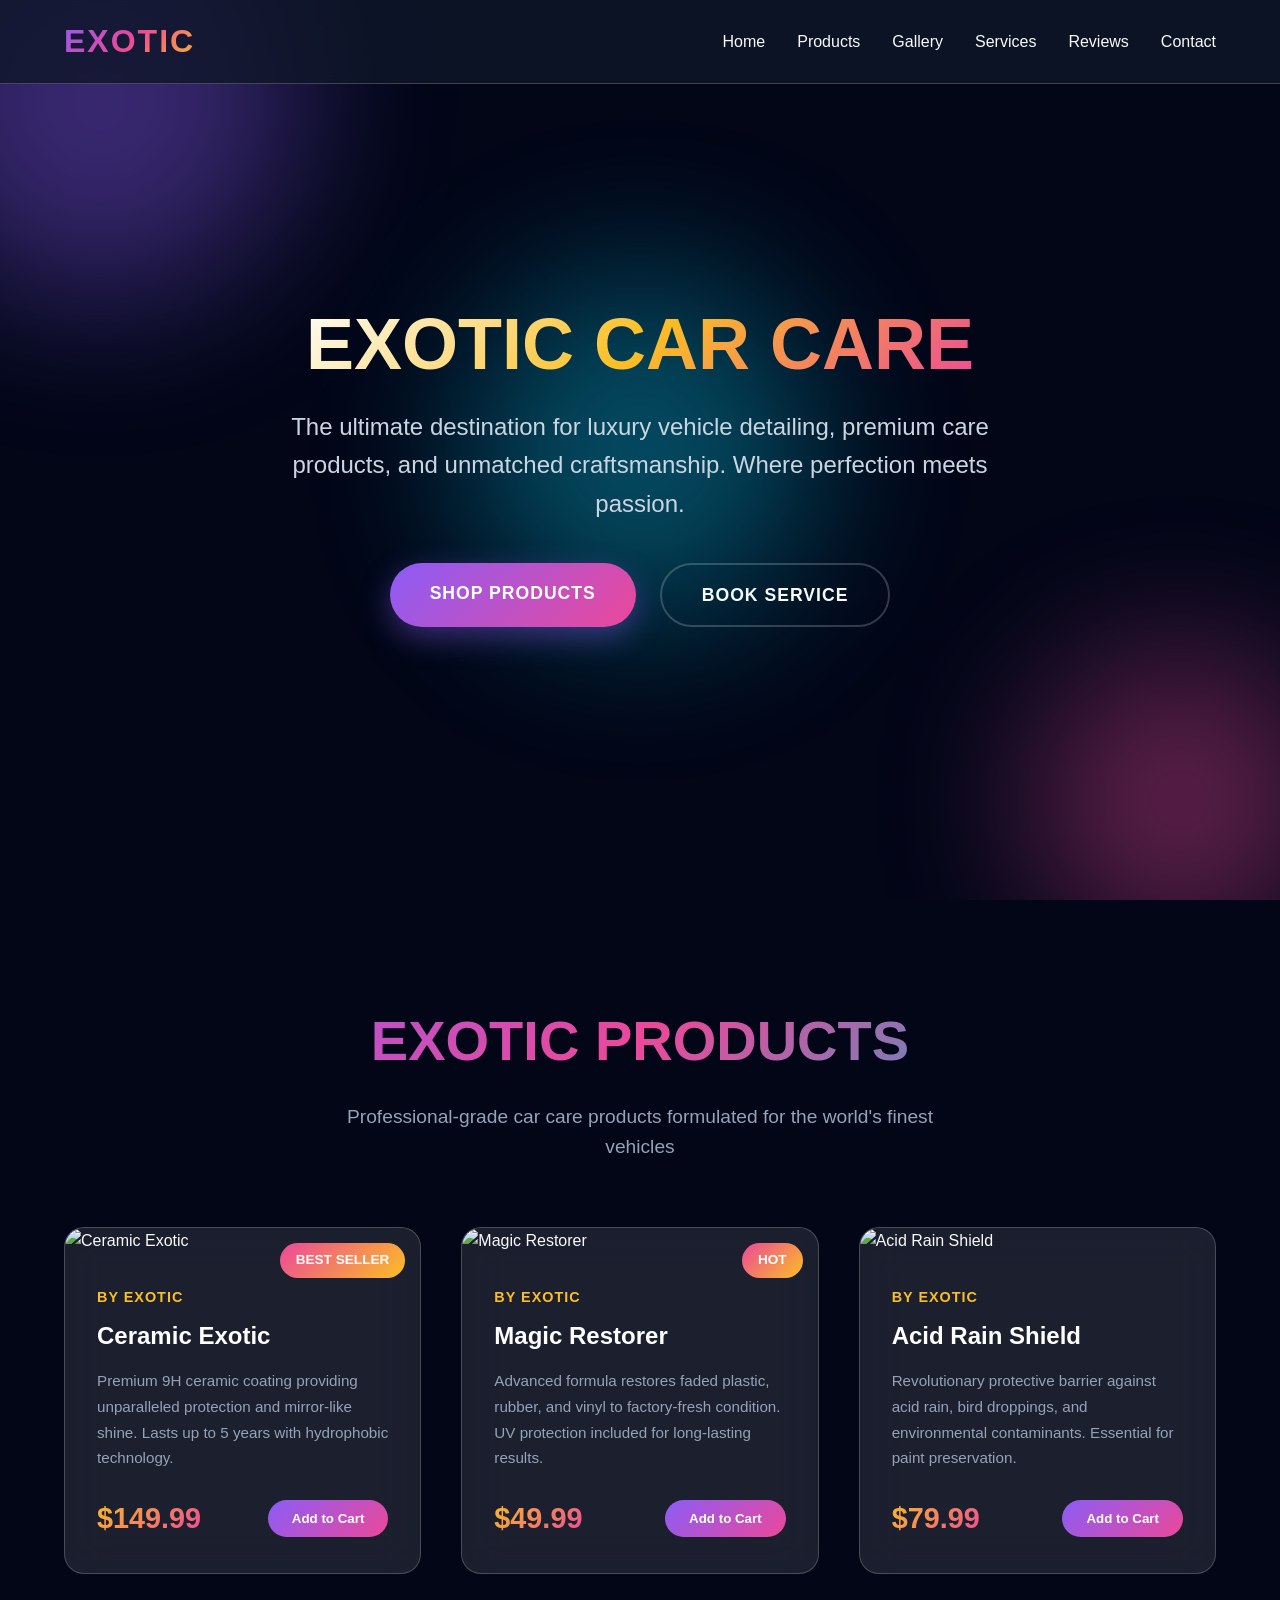
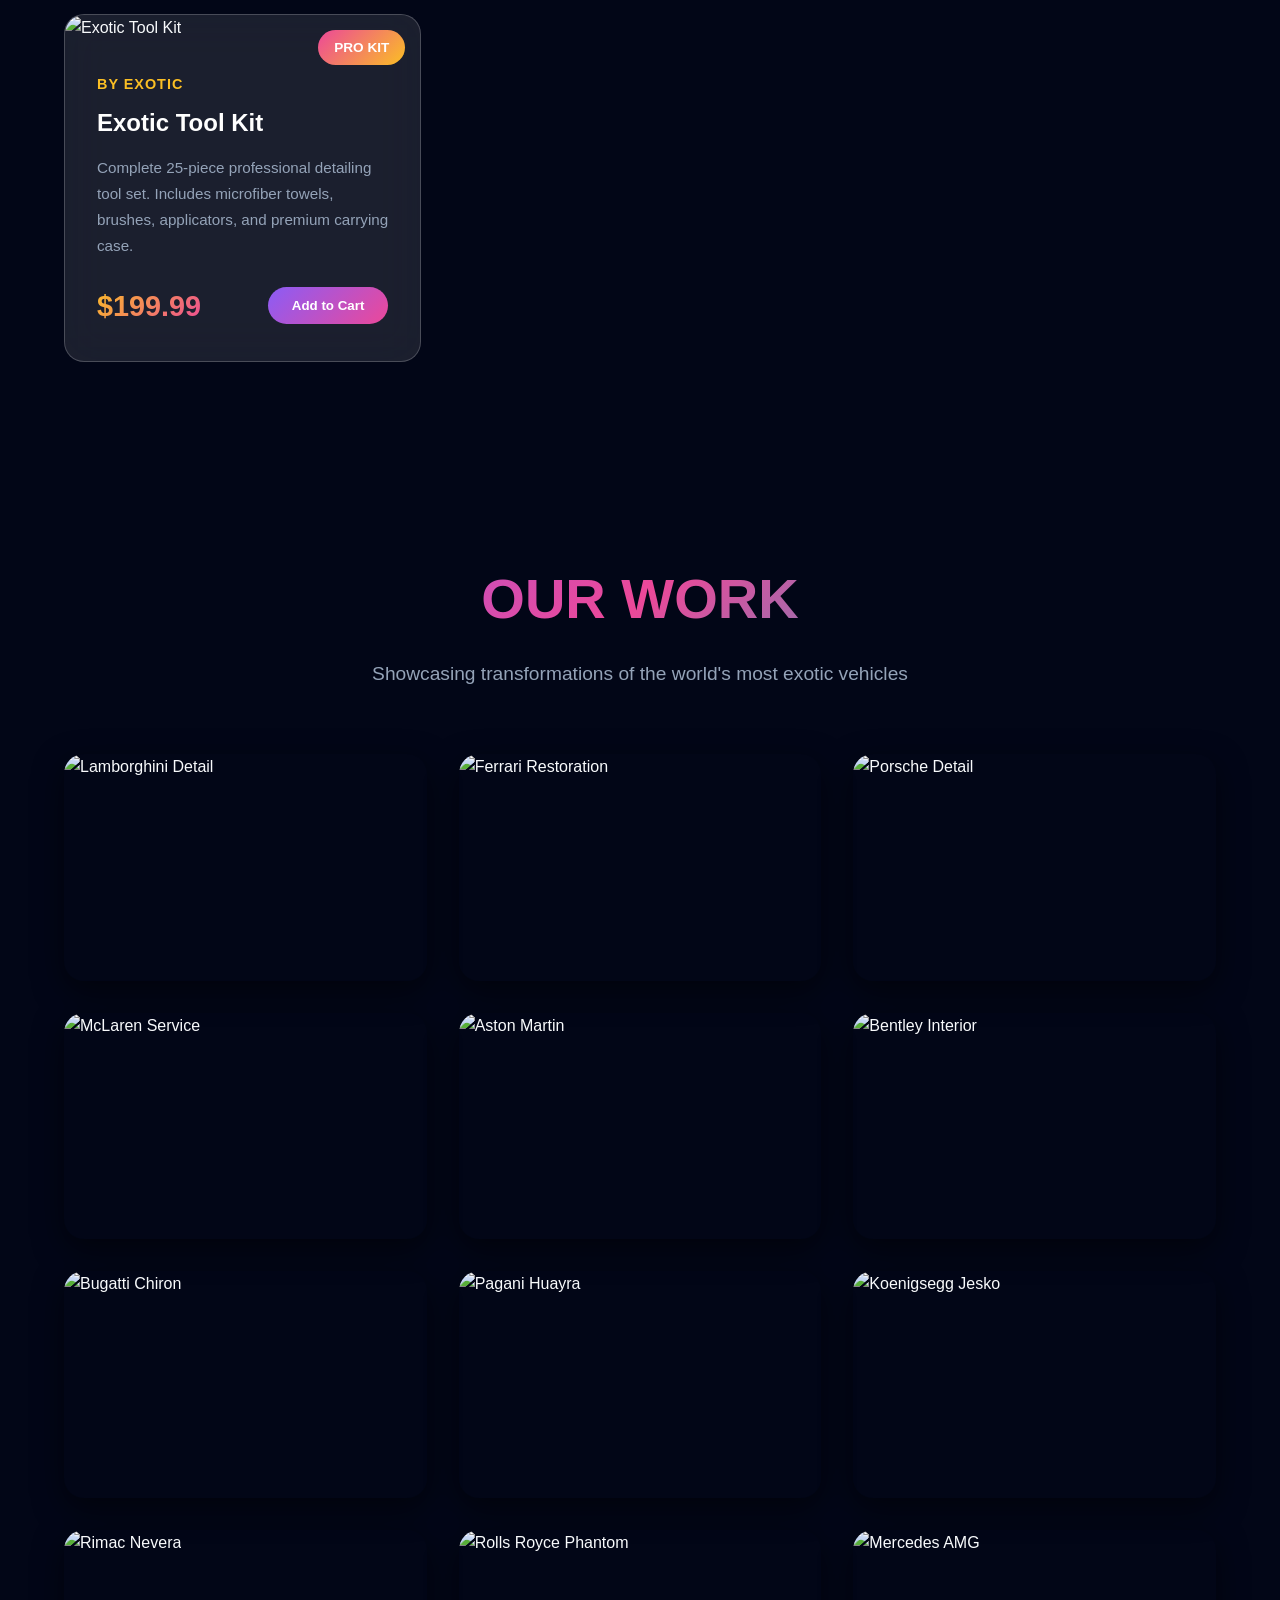
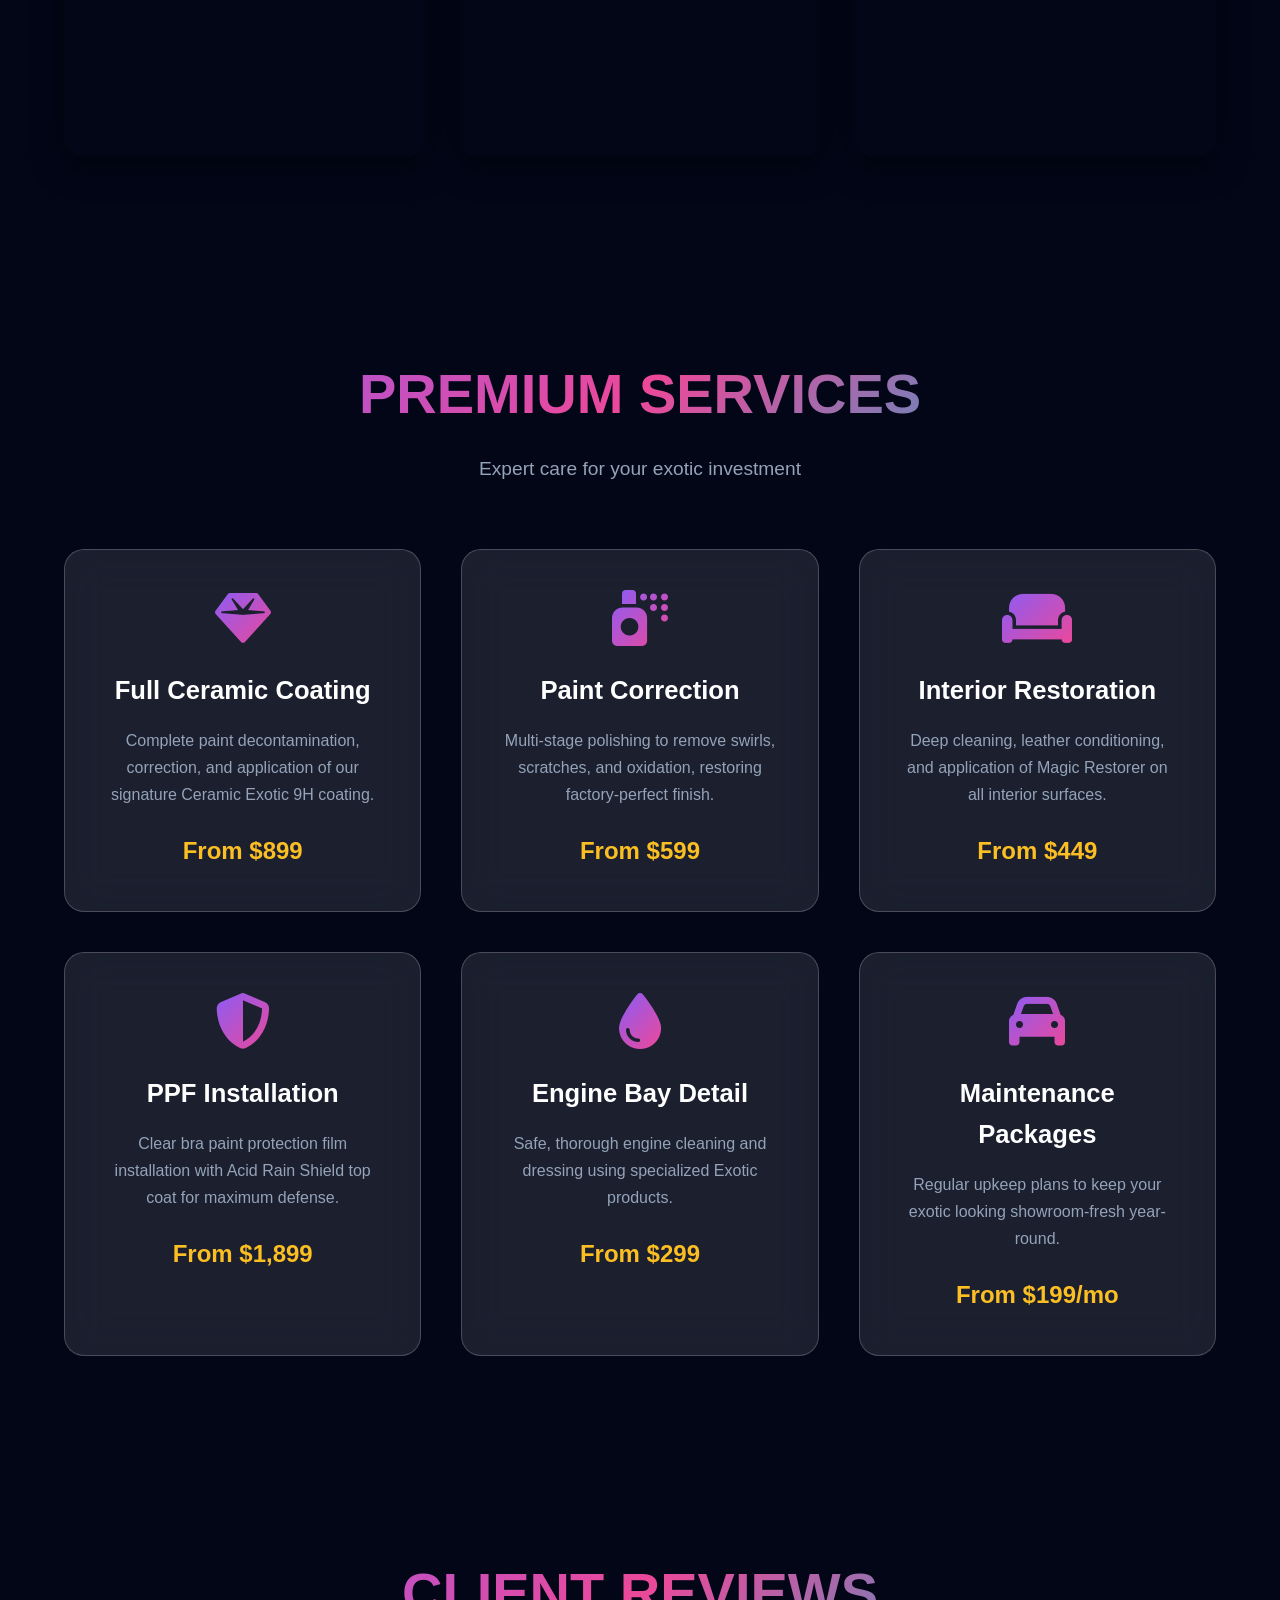
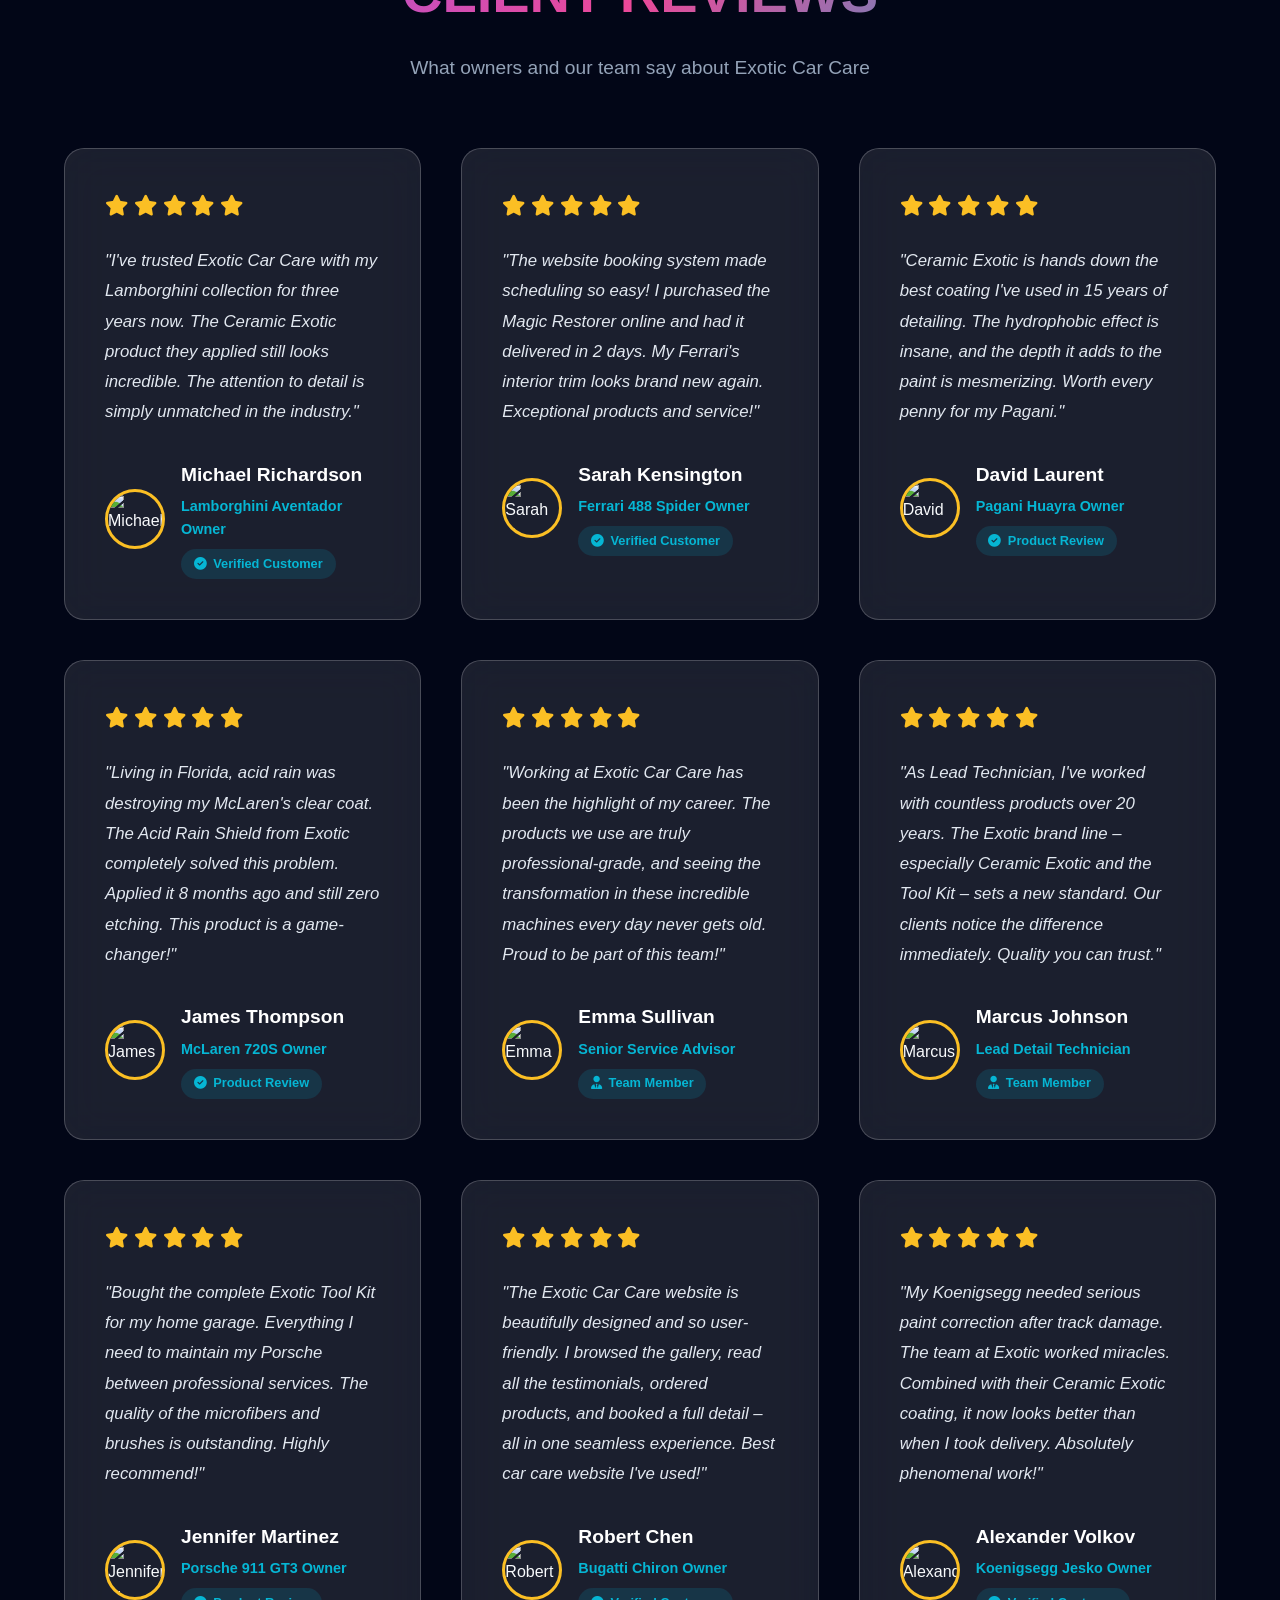
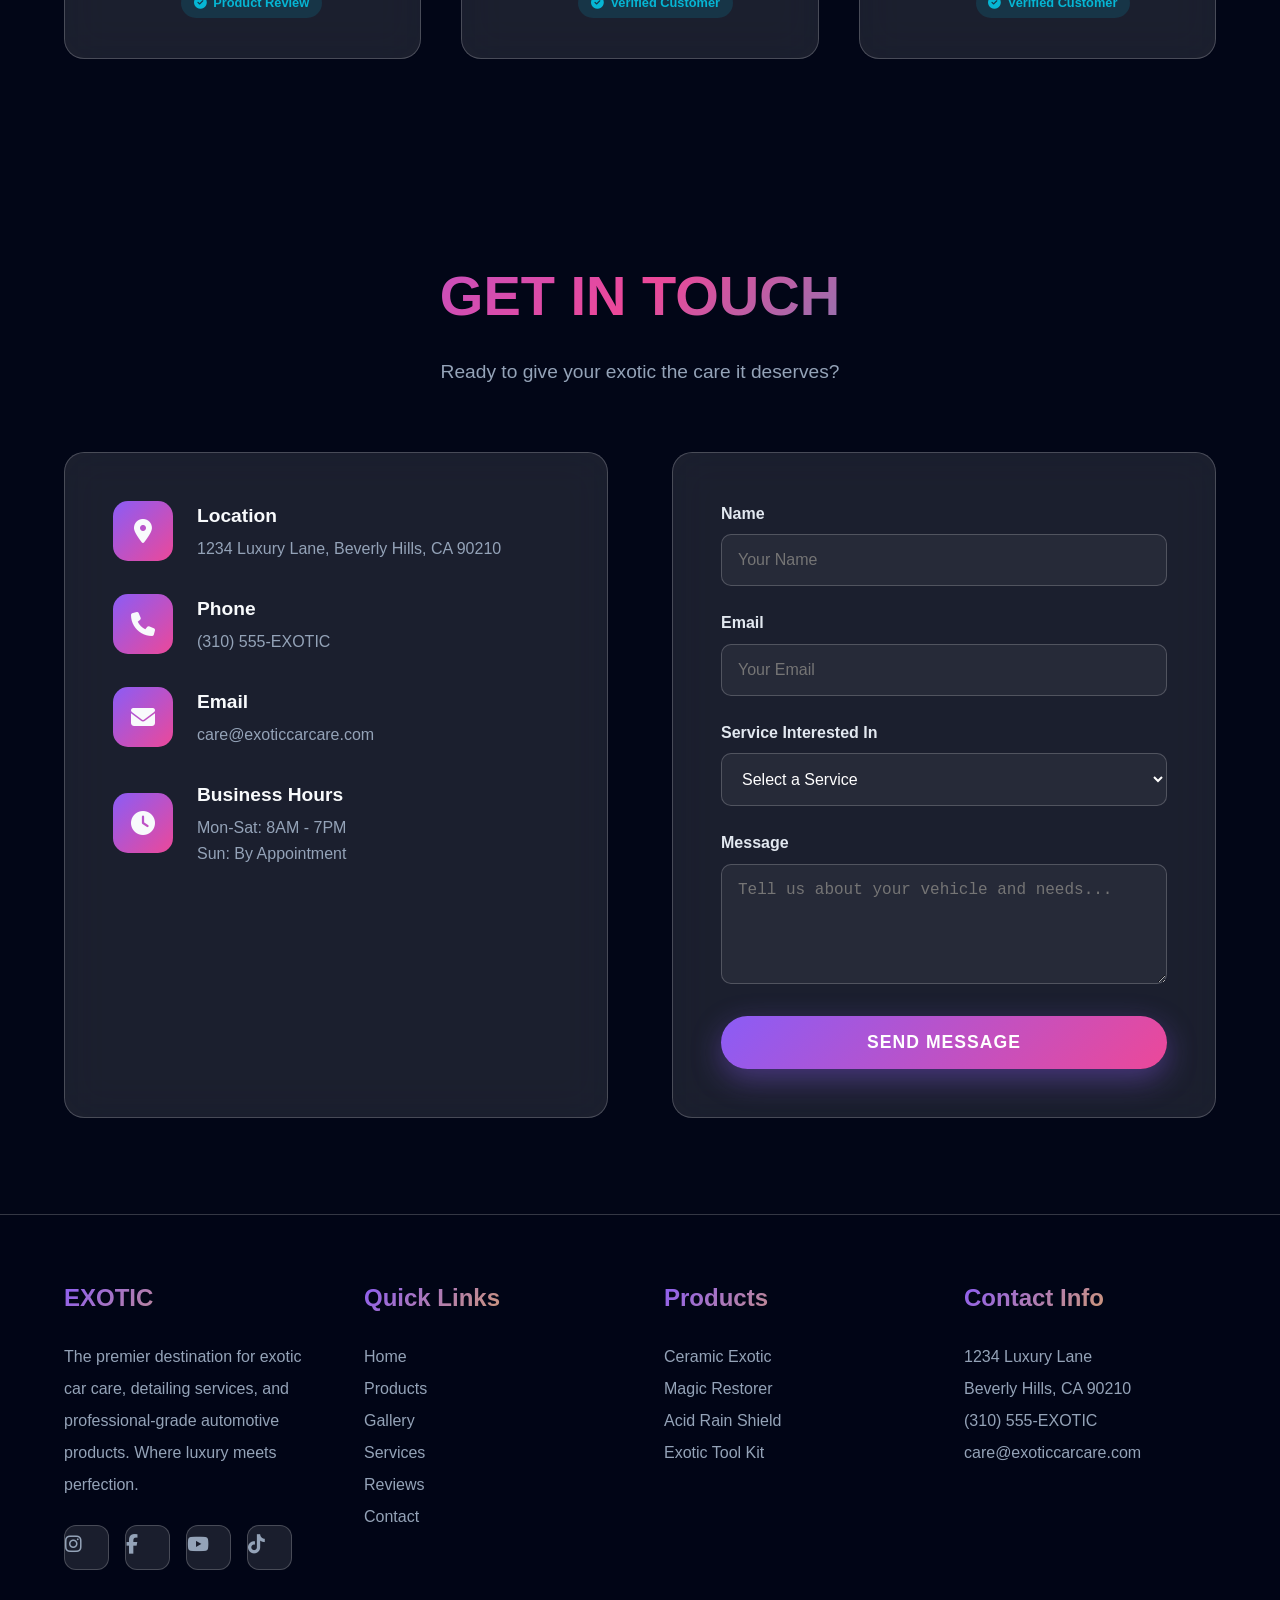
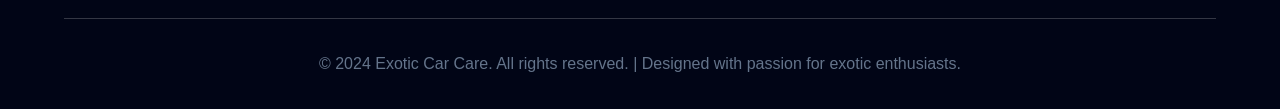
==== commit 57747889: "Title: Complete redesign of Exotic Car Care website with enhanced UX and modern styling Key features" ====
--- a/index.html
+++ b/index.html
@@ -3,31 +3,32 @@
 <head>
     <meta charset="UTF-8">
     <meta name="viewport" content="width=device-width, initial-scale=1.0">
-    <title>Exotic Car Care | Premium Auto Detailing</title>
-    <link href="https://fonts.googleapis.com/css2?family=Poppins:wght@300;400;500;600;700;800&display=swap" rel="stylesheet">
-    <link rel="stylesheet" href="https://cdnjs.cloudflare.com/ajax/libs/font-awesome/6.4.0/css/all.min.css">
+    <title>Exotic Car Care | Premium Auto Detailing & Products</title>
+    <link href="https://cdnjs.cloudflare.com/ajax/libs/font-awesome/6.4.0/css/all.min.css" rel="stylesheet">
     <style>
+        :root {
+            --primary: #8b5cf6;
+            --secondary: #ec4899;
+            --accent: #06b6d4;
+            --gold: #fbbf24;
+            --dark: #0f172a;
+            --darker: #020617;
+            --light: #f8fafc;
+            --glass: rgba(255, 255, 255, 0.1);
+            --glass-border: rgba(255, 255, 255, 0.2);
+        }
+
         * {
             margin: 0;
             padding: 0;
             box-sizing: border-box;
-        }
-
-        :root {
-            --primary-gradient: linear-gradient(135deg, #667eea 0%, #764ba2 100%);
-            --secondary-gradient: linear-gradient(135deg, #f093fb 0%, #f5576c 100%);
-            --accent-gradient: linear-gradient(135deg, #4facfe 0%, #00f2fe 100%);
-            --gold-gradient: linear-gradient(135deg, #f6d365 0%, #fda085 100%);
-            --dark-bg: #0a0a0f;
-            --card-bg: rgba(255, 255, 255, 0.05);
-            --text-primary: #ffffff;
-            --text-secondary: #b8b8d0;
+            scroll-behavior: smooth;
         }
 
         body {
-            font-family: 'Poppins', sans-serif;
-            background: var(--dark-bg);
-            color: var(--text-primary);
+            font-family: 'Segoe UI', Tahoma, Geneva, Verdana, sans-serif;
+            background: var(--darker);
+            color: var(--light);
             overflow-x: hidden;
             line-height: 1.6;
         }
@@ -40,17 +41,50 @@
             width: 100%;
             height: 100%;
             z-index: -1;
-            background: 
-                radial-gradient(circle at 20% 50%, rgba(102, 126, 234, 0.15) 0%, transparent 50%),
-                radial-gradient(circle at 80% 80%, rgba(118, 75, 162, 0.15) 0%, transparent 50%),
-                radial-gradient(circle at 40% 20%, rgba(240, 147, 251, 0.1) 0%, transparent 50%),
-                radial-gradient(circle at 60% 60%, rgba(79, 172, 254, 0.1) 0%, transparent 50%);
-            animation: bgPulse 15s ease-in-out infinite;
-        }
-
-        @keyframes bgPulse {
-            0%, 100% { opacity: 1; transform: scale(1); }
-            50% { opacity: 0.8; transform: scale(1.1); }
+            overflow: hidden;
+        }
+
+        .orb {
+            position: absolute;
+            border-radius: 50%;
+            filter: blur(80px);
+            opacity: 0.4;
+            animation: float 20s infinite ease-in-out;
+        }
+
+        .orb-1 {
+            width: 400px;
+            height: 400px;
+            background: var(--primary);
+            top: -100px;
+            left: -100px;
+            animation-delay: 0s;
+        }
+
+        .orb-2 {
+            width: 300px;
+            height: 300px;
+            background: var(--secondary);
+            bottom: -50px;
+            right: -50px;
+            animation-delay: -5s;
+        }
+
+        .orb-3 {
+            width: 350px;
+            height: 350px;
+            background: var(--accent);
+            top: 50%;
+            left: 50%;
+            transform: translate(-50%, -50%);
+            animation-delay: -10s;
+        }
+
+        @keyframes float {
+            0%, 100% { transform: translate(0, 0) scale(1); }
+            25% { transform: translate(50px, -50px) scale(1.1); }
+            50% { transform: translate(-30px, 30px) scale(0.9); }
+            75% { transform: translate(40px, 20px) scale(1.05); }
         }
 
         /* Navigation */
@@ -58,81 +92,64 @@
             position: fixed;
             top: 0;
             width: 100%;
-            padding: 1.5rem 5%;
+            padding: 1rem 5%;
             display: flex;
             justify-content: space-between;
             align-items: center;
             z-index: 1000;
             backdrop-filter: blur(20px);
-            background: rgba(10, 10, 15, 0.8);
-            border-bottom: 1px solid rgba(255, 255, 255, 0.1);
+            background: rgba(15, 23, 42, 0.8);
+            border-bottom: 1px solid var(--glass-border);
             transition: all 0.3s ease;
-        }
-
-        nav.scrolled {
-            padding: 1rem 5%;
-            background: rgba(10, 10, 15, 0.95);
         }
 
         .logo {
             font-size: 2rem;
             font-weight: 800;
-            background: var(--primary-gradient);
+            background: linear-gradient(135deg, var(--primary), var(--secondary), var(--gold));
             -webkit-background-clip: text;
             -webkit-text-fill-color: transparent;
             background-clip: text;
             text-transform: uppercase;
             letter-spacing: 2px;
-            display: flex;
-            align-items: center;
-            gap: 10px;
-        }
-
-        .logo i {
-            background: var(--gold-gradient);
-            -webkit-background-clip: text;
-            -webkit-text-fill-color: transparent;
-            background-clip: text;
         }
 
         .nav-links {
             display: flex;
-            gap: 2.5rem;
+            gap: 2rem;
             list-style: none;
         }
 
         .nav-links a {
-            color: var(--text-primary);
+            color: var(--light);
             text-decoration: none;
             font-weight: 500;
             position: relative;
+            padding: 0.5rem 0;
             transition: color 0.3s ease;
         }
 
         .nav-links a::after {
             content: '';
             position: absolute;
-            bottom: -5px;
+            bottom: 0;
             left: 0;
             width: 0;
             height: 2px;
-            background: var(--secondary-gradient);
+            background: linear-gradient(90deg, var(--primary), var(--secondary));
             transition: width 0.3s ease;
+        }
+
+        .nav-links a:hover {
+            color: var(--gold);
         }
 
         .nav-links a:hover::after {
             width: 100%;
         }
 
-        .nav-links a:hover {
-            color: #f5576c;
-        }
-
-        .mobile-menu-btn {
+        .mobile-menu {
             display: none;
-            background: none;
-            border: none;
-            color: white;
             font-size: 1.5rem;
             cursor: pointer;
         }
@@ -143,456 +160,256 @@
             display: flex;
             align-items: center;
             justify-content: center;
-            padding: 120px 5% 80px;
+            text-align: center;
+            padding: 6rem 5% 4rem;
             position: relative;
-            overflow: hidden;
         }
 
         .hero-content {
-            text-align: center;
-            max-width: 1200px;
+            max-width: 900px;
             z-index: 1;
-        }
-
-        .hero-badge {
-            display: inline-block;
-            padding: 10px 30px;
-            background: var(--card-bg);
-            border: 1px solid rgba(255, 255, 255, 0.2);
-            border-radius: 50px;
-            margin-bottom: 30px;
-            font-size: 0.9rem;
-            color: var(--text-secondary);
-            backdrop-filter: blur(10px);
-            animation: fadeInUp 0.8s ease;
         }
 
         .hero h1 {
             font-size: 4.5rem;
-            font-weight: 800;
-            margin-bottom: 20px;
+            font-weight: 900;
+            margin-bottom: 1.5rem;
             line-height: 1.1;
-            animation: fadeInUp 0.8s ease 0.2s both;
-        }
-
-        .hero h1 span {
-            background: var(--primary-gradient);
+            background: linear-gradient(135deg, #fff, var(--gold), var(--secondary));
             -webkit-background-clip: text;
             -webkit-text-fill-color: transparent;
             background-clip: text;
-        }
-
-        .hero h1 .exotic {
-            background: var(--secondary-gradient);
-            -webkit-background-clip: text;
-            -webkit-text-fill-color: transparent;
-            background-clip: text;
+            animation: glow 3s ease-in-out infinite alternate;
+        }
+
+        @keyframes glow {
+            from { filter: drop-shadow(0 0 20px rgba(139, 92, 246, 0.5)); }
+            to { filter: drop-shadow(0 0 30px rgba(236, 72, 153, 0.8)); }
         }
 
         .hero p {
-            font-size: 1.3rem;
-            color: var(--text-secondary);
+            font-size: 1.5rem;
+            margin-bottom: 2.5rem;
+            color: #cbd5e1;
             max-width: 700px;
-            margin: 0 auto 40px;
-            animation: fadeInUp 0.8s ease 0.4s both;
-        }
-
-        .hero-buttons {
+            margin-left: auto;
+            margin-right: auto;
+        }
+
+        .btn-group {
             display: flex;
-            gap: 20px;
+            gap: 1.5rem;
             justify-content: center;
             flex-wrap: wrap;
-            animation: fadeInUp 0.8s ease 0.6s both;
         }
 
         .btn {
-            padding: 15px 40px;
+            padding: 1rem 2.5rem;
             border-radius: 50px;
-            font-weight: 600;
-            font-size: 1rem;
+            font-weight: 700;
+            font-size: 1.1rem;
             text-decoration: none;
             transition: all 0.3s ease;
             cursor: pointer;
             border: none;
-            display: inline-flex;
-            align-items: center;
-            gap: 10px;
+            text-transform: uppercase;
+            letter-spacing: 1px;
         }
 
         .btn-primary {
-            background: var(--primary-gradient);
+            background: linear-gradient(135deg, var(--primary), var(--secondary));
             color: white;
-            box-shadow: 0 10px 30px rgba(102, 126, 234, 0.4);
+            box-shadow: 0 10px 30px rgba(139, 92, 246, 0.4);
         }
 
         .btn-primary:hover {
-            transform: translateY(-3px);
-            box-shadow: 0 15px 40px rgba(102, 126, 234, 0.6);
+            transform: translateY(-5px);
+            box-shadow: 0 15px 40px rgba(236, 72, 153, 0.6);
         }
 
         .btn-secondary {
             background: transparent;
-            color: white;
-            border: 2px solid rgba(255, 255, 255, 0.3);
+            color: var(--light);
+            border: 2px solid var(--glass-border);
+            backdrop-filter: blur(10px);
         }
 
         .btn-secondary:hover {
-            border-color: #f5576c;
-            color: #f5576c;
-            transform: translateY(-3px);
-        }
-
-        .hero-image {
-            position: absolute;
-            bottom: -100px;
-            right: -100px;
-            width: 600px;
-            height: 600px;
-            background: var(--primary-gradient);
-            border-radius: 50%;
-            filter: blur(150px);
-            opacity: 0.3;
-            animation: float 6s ease-in-out infinite;
-        }
-
-        .hero-image-2 {
-            position: absolute;
-            top: -100px;
-            left: -100px;
-            width: 500px;
-            height: 500px;
-            background: var(--secondary-gradient);
-            border-radius: 50%;
-            filter: blur(150px);
-            opacity: 0.2;
-            animation: float 8s ease-in-out infinite reverse;
-        }
-
-        @keyframes float {
-            0%, 100% { transform: translate(0, 0); }
-            50% { transform: translate(30px, -30px); }
-        }
-
-        @keyframes fadeInUp {
-            from {
-                opacity: 0;
-                transform: translateY(30px);
-            }
-            to {
-                opacity: 1;
-                transform: translateY(0);
-            }
-        }
-
-        /* Services Section */
-        .services {
-            padding: 100px 5%;
-            position: relative;
-        }
-
-        .section-header {
+            background: var(--glass);
+            border-color: var(--gold);
+            color: var(--gold);
+        }
+
+        /* Section Styling */
+        section {
+            padding: 6rem 5%;
+        }
+
+        .section-title {
             text-align: center;
-            margin-bottom: 60px;
-        }
-
-        .section-tag {
-            display: inline-block;
-            padding: 8px 25px;
-            background: var(--card-bg);
-            border: 1px solid rgba(255, 255, 255, 0.2);
-            border-radius: 50px;
-            margin-bottom: 20px;
-            font-size: 0.85rem;
-            color: #f5576c;
-            text-transform: uppercase;
-            letter-spacing: 2px;
-        }
-
-        .section-header h2 {
-            font-size: 3rem;
-            font-weight: 700;
-            margin-bottom: 15px;
-        }
-
-        .section-header h2 span {
-            background: var(--accent-gradient);
+            margin-bottom: 4rem;
+        }
+
+        .section-title h2 {
+            font-size: 3.5rem;
+            font-weight: 800;
+            margin-bottom: 1rem;
+            background: linear-gradient(135deg, var(--primary), var(--secondary), var(--accent));
             -webkit-background-clip: text;
             -webkit-text-fill-color: transparent;
             background-clip: text;
         }
 
-        .section-header p {
-            color: var(--text-secondary);
+        .section-title p {
+            font-size: 1.2rem;
+            color: #94a3b8;
             max-width: 600px;
             margin: 0 auto;
-            font-size: 1.1rem;
-        }
-
-        .services-grid {
+        }
+
+        /* Products Section */
+        .products-grid {
             display: grid;
-            grid-template-columns: repeat(auto-fit, minmax(300px, 1fr));
-            gap: 30px;
+            grid-template-columns: repeat(auto-fit, minmax(280px, 1fr));
+            gap: 2.5rem;
             max-width: 1400px;
             margin: 0 auto;
         }
 
-        .service-card {
-            background: var(--card-bg);
-            border: 1px solid rgba(255, 255, 255, 0.1);
+        .product-card {
+            background: var(--glass);
+            border: 1px solid var(--glass-border);
             border-radius: 20px;
-            padding: 40px 30px;
-            backdrop-filter: blur(10px);
+            overflow: hidden;
             transition: all 0.4s ease;
+            backdrop-filter: blur(20px);
             position: relative;
-            overflow: hidden;
-        }
-
-        .service-card::before {
-            content: '';
+        }
+
+        .product-card:hover {
+            transform: translateY(-15px);
+            border-color: var(--gold);
+            box-shadow: 0 20px 50px rgba(139, 92, 246, 0.3);
+        }
+
+        .product-badge {
             position: absolute;
-            top: 0;
-            left: 0;
+            top: 15px;
+            right: 15px;
+            background: linear-gradient(135deg, var(--secondary), var(--gold));
+            color: white;
+            padding: 0.4rem 1rem;
+            border-radius: 20px;
+            font-size: 0.85rem;
+            font-weight: 700;
+            z-index: 2;
+        }
+
+        .product-image {
             width: 100%;
-            height: 100%;
-            background: var(--primary-gradient);
-            opacity: 0;
-            transition: opacity 0.4s ease;
-            z-index: -1;
-        }
-
-        .service-card:hover {
-            transform: translateY(-10px);
-            border-color: transparent;
-        }
-
-        .service-card:hover::before {
-            opacity: 0.1;
-        }
-
-        .service-icon {
-            width: 80px;
-            height: 80px;
-            background: var(--primary-gradient);
-            border-radius: 20px;
+            height: 280px;
+            object-fit: cover;
+            transition: transform 0.4s ease;
+        }
+
+        .product-card:hover .product-image {
+            transform: scale(1.1);
+        }
+
+        .product-info {
+            padding: 2rem;
+        }
+
+        .product-brand {
+            color: var(--gold);
+            font-size: 0.9rem;
+            font-weight: 600;
+            text-transform: uppercase;
+            letter-spacing: 1px;
+            margin-bottom: 0.5rem;
+        }
+
+        .product-name {
+            font-size: 1.5rem;
+            font-weight: 700;
+            margin-bottom: 0.8rem;
+            color: white;
+        }
+
+        .product-desc {
+            color: #94a3b8;
+            font-size: 0.95rem;
+            margin-bottom: 1.5rem;
+            line-height: 1.7;
+        }
+
+        .product-footer {
             display: flex;
+            justify-content: space-between;
             align-items: center;
-            justify-content: center;
-            font-size: 2rem;
-            margin-bottom: 25px;
-            transition: all 0.4s ease;
-        }
-
-        .service-card:nth-child(2) .service-icon {
-            background: var(--secondary-gradient);
-        }
-
-        .service-card:nth-child(3) .service-icon {
-            background: var(--accent-gradient);
-        }
-
-        .service-card:nth-child(4) .service-icon {
-            background: var(--gold-gradient);
-        }
-
-        .service-card:nth-child(5) .service-icon {
-            background: linear-gradient(135deg, #a8edea 0%, #fed6e3 100%);
-        }
-
-        .service-card:nth-child(6) .service-icon {
-            background: linear-gradient(135deg, #ff9a9e 0%, #fecfef 100%);
-        }
-
-        .service-card:hover .service-icon {
-            transform: scale(1.1) rotate(5deg);
-        }
-
-        .service-card h3 {
-            font-size: 1.5rem;
-            margin-bottom: 15px;
-        }
-
-        .service-card p {
-            color: var(--text-secondary);
-            margin-bottom: 20px;
-            line-height: 1.8;
-        }
-
-        .service-price {
+        }
+
+        .product-price {
             font-size: 1.8rem;
-            font-weight: 700;
-            background: var(--primary-gradient);
+            font-weight: 800;
+            background: linear-gradient(135deg, var(--gold), var(--secondary));
             -webkit-background-clip: text;
             -webkit-text-fill-color: transparent;
             background-clip: text;
         }
 
-        .service-card:nth-child(2) .service-price {
-            background: var(--secondary-gradient);
-            -webkit-background-clip: text;
-            -webkit-text-fill-color: transparent;
-            background-clip: text;
-        }
-
-        .service-card:nth-child(3) .service-price {
-            background: var(--accent-gradient);
-            -webkit-background-clip: text;
-            -webkit-text-fill-color: transparent;
-            background-clip: text;
-        }
-
-        /* About Section */
-        .about {
-            padding: 100px 5%;
-            position: relative;
-        }
-
-        .about-container {
-            display: grid;
-            grid-template-columns: 1fr 1fr;
-            gap: 80px;
-            max-width: 1400px;
-            margin: 0 auto;
-            align-items: center;
-        }
-
-        .about-image {
-            position: relative;
-        }
-
-        .about-img-main {
-            width: 100%;
-            height: 500px;
-            background: var(--primary-gradient);
+        .btn-buy {
+            padding: 0.7rem 1.5rem;
+            background: linear-gradient(135deg, var(--primary), var(--secondary));
+            color: white;
+            border: none;
             border-radius: 30px;
-            position: relative;
-            overflow: hidden;
-            display: flex;
-            align-items: center;
-            justify-content: center;
-        }
-
-        .about-img-main i {
-            font-size: 10rem;
-            opacity: 0.3;
-        }
-
-        .about-img-floating {
-            position: absolute;
-            bottom: -30px;
-            right: -30px;
-            width: 200px;
-            height: 200px;
-            background: var(--secondary-gradient);
-            border-radius: 20px;
-            display: flex;
-            align-items: center;
-            justify-content: center;
-            font-size: 4rem;
-            animation: float 4s ease-in-out infinite;
-        }
-
-        .about-content h2 {
-            font-size: 3rem;
-            font-weight: 700;
-            margin-bottom: 25px;
-            line-height: 1.2;
-        }
-
-        .about-content h2 span {
-            background: var(--gold-gradient);
-            -webkit-background-clip: text;
-            -webkit-text-fill-color: transparent;
-            background-clip: text;
-        }
-
-        .about-content p {
-            color: var(--text-secondary);
-            margin-bottom: 30px;
-            font-size: 1.1rem;
-            line-height: 1.8;
-        }
-
-        .stats-grid {
-            display: grid;
-            grid-template-columns: repeat(3, 1fr);
-            gap: 30px;
-            margin-top: 40px;
-        }
-
-        .stat-item {
-            text-align: center;
-        }
-
-        .stat-number {
-            font-size: 2.5rem;
-            font-weight: 800;
-            background: var(--primary-gradient);
-            -webkit-background-clip: text;
-            -webkit-text-fill-color: transparent;
-            background-clip: text;
-            display: block;
-        }
-
-        .stat-label {
-            color: var(--text-secondary);
-            font-size: 0.9rem;
-            margin-top: 5px;
+            font-weight: 600;
+            cursor: pointer;
+            transition: all 0.3s ease;
+        }
+
+        .btn-buy:hover {
+            transform: scale(1.05);
+            box-shadow: 0 5px 20px rgba(236, 72, 153, 0.5);
         }
 
         /* Gallery Section */
-        .gallery {
-            padding: 100px 5%;
-            position: relative;
-        }
-
         .gallery-grid {
             display: grid;
-            grid-template-columns: repeat(auto-fit, minmax(300px, 1fr));
-            gap: 20px;
-            max-width: 1400px;
+            grid-template-columns: repeat(auto-fit, minmax(350px, 1fr));
+            gap: 2rem;
+            max-width: 1600px;
             margin: 0 auto;
         }
 
         .gallery-item {
-            height: 300px;
-            background: var(--card-bg);
-            border: 1px solid rgba(255, 255, 255, 0.1);
+            position: relative;
             border-radius: 20px;
             overflow: hidden;
-            position: relative;
+            aspect-ratio: 16/10;
             cursor: pointer;
-            transition: all 0.4s ease;
-        }
-
-        .gallery-item:hover {
-            transform: scale(1.05);
-            border-color: rgba(255, 255, 255, 0.3);
-        }
-
-        .gallery-item-bg {
+            box-shadow: 0 10px 30px rgba(0, 0, 0, 0.5);
+        }
+
+        .gallery-item img {
             width: 100%;
             height: 100%;
-            display: flex;
-            align-items: center;
-            justify-content: center;
-            font-size: 5rem;
-            opacity: 0.5;
-        }
-
-        .gallery-item:nth-child(1) .gallery-item-bg { background: linear-gradient(135deg, #667eea 0%, #764ba2 100%); }
-        .gallery-item:nth-child(2) .gallery-item-bg { background: linear-gradient(135deg, #f093fb 0%, #f5576c 100%); }
-        .gallery-item:nth-child(3) .gallery-item-bg { background: linear-gradient(135deg, #4facfe 0%, #00f2fe 100%); }
-        .gallery-item:nth-child(4) .gallery-item-bg { background: linear-gradient(135deg, #f6d365 0%, #fda085 100%); }
-        .gallery-item:nth-child(5) .gallery-item-bg { background: linear-gradient(135deg, #a8edea 0%, #fed6e3 100%); }
-        .gallery-item:nth-child(6) .gallery-item-bg { background: linear-gradient(135deg, #ff9a9e 0%, #fecfef 100%); }
+            object-fit: cover;
+            transition: transform 0.5s ease;
+        }
+
+        .gallery-item:hover img {
+            transform: scale(1.15);
+        }
 
         .gallery-overlay {
             position: absolute;
             bottom: 0;
             left: 0;
-            width: 100%;
-            padding: 30px;
-            background: linear-gradient(transparent, rgba(0, 0, 0, 0.8));
+            right: 0;
+            background: linear-gradient(to top, rgba(0, 0, 0, 0.9), transparent);
+            padding: 2rem;
             transform: translateY(100%);
             transition: transform 0.4s ease;
         }
@@ -601,552 +418,343 @@
             transform: translateY(0);
         }
 
-        .gallery-overlay h4 {
-            font-size: 1.3rem;
-            margin-bottom: 5px;
-        }
-
-        .gallery-overlay p {
-            color: var(--text-secondary);
-            font-size: 0.9rem;
+        .gallery-title {
+            font-size: 1.4rem;
+            font-weight: 700;
+            color: white;
+            margin-bottom: 0.5rem;
+        }
+
+        .gallery-service {
+            color: var(--gold);
+            font-size: 0.95rem;
+            font-weight: 600;
         }
 
         /* Testimonials Section */
-        .testimonials {
-            padding: 100px 5%;
-            position: relative;
-        }
-
         .testimonials-grid {
             display: grid;
             grid-template-columns: repeat(auto-fit, minmax(320px, 1fr));
-            gap: 30px;
-            max-width: 1600px;
+            gap: 2.5rem;
+            max-width: 1400px;
             margin: 0 auto;
         }
 
         .testimonial-card {
-            background: var(--card-bg);
-            border: 1px solid rgba(255, 255, 255, 0.1);
+            background: var(--glass);
+            border: 1px solid var(--glass-border);
             border-radius: 20px;
-            padding: 35px;
-            backdrop-filter: blur(10px);
+            padding: 2.5rem;
+            backdrop-filter: blur(20px);
             transition: all 0.4s ease;
+            position: relative;
         }
 
         .testimonial-card:hover {
-            transform: translateY(-5px);
-            border-color: rgba(255, 255, 255, 0.3);
-        }
-
-        .testimonial-stars {
-            color: #f6d365;
-            font-size: 1.1rem;
-            margin-bottom: 18px;
+            transform: translateY(-10px);
+            border-color: var(--primary);
+            box-shadow: 0 15px 40px rgba(139, 92, 246, 0.25);
+        }
+
+        .stars {
+            color: var(--gold);
+            font-size: 1.3rem;
+            margin-bottom: 1.5rem;
         }
 
         .testimonial-text {
-            color: var(--text-secondary);
-            font-size: 1rem;
-            line-height: 1.7;
-            margin-bottom: 22px;
+            font-size: 1.05rem;
+            line-height: 1.8;
+            color: #e2e8f0;
+            margin-bottom: 2rem;
             font-style: italic;
         }
 
         .testimonial-author {
             display: flex;
             align-items: center;
-            gap: 15px;
+            gap: 1rem;
         }
 
         .author-avatar {
-            width: 55px;
-            height: 55px;
-            background: var(--primary-gradient);
+            width: 60px;
+            height: 60px;
             border-radius: 50%;
-            display: flex;
+            object-fit: cover;
+            border: 3px solid var(--gold);
+        }
+
+        .author-info h4 {
+            font-size: 1.2rem;
+            font-weight: 700;
+            color: white;
+            margin-bottom: 0.3rem;
+        }
+
+        .author-role {
+            color: var(--accent);
+            font-size: 0.9rem;
+            font-weight: 600;
+        }
+
+        .verified-badge {
+            display: inline-flex;
             align-items: center;
-            justify-content: center;
-            font-size: 1.4rem;
-        }
-
-        .author-info h4 {
-            font-size: 1rem;
-            margin-bottom: 3px;
-        }
-
-        .author-info p {
-            color: var(--text-secondary);
-            font-size: 0.85rem;
-        }
-
-        /* Products Section */
-        .products {
-            padding: 100px 5%;
-            position: relative;
-        }
-
-        .products-grid {
-            display: grid;
-            grid-template-columns: repeat(auto-fit, minmax(280px, 1fr));
-            gap: 35px;
-            max-width: 1400px;
-            margin: 0 auto 60px;
-        }
-
-        .product-card {
-            background: var(--card-bg);
-            border: 1px solid rgba(255, 255, 255, 0.1);
-            border-radius: 25px;
-            overflow: hidden;
-            backdrop-filter: blur(10px);
-            transition: all 0.4s ease;
-            position: relative;
-        }
-
-        .product-card:hover {
-            transform: translateY(-10px);
-            border-color: rgba(255, 255, 255, 0.3);
-            box-shadow: 0 20px 60px rgba(102, 126, 234, 0.3);
-        }
-
-        .product-badge {
-            position: absolute;
-            top: 20px;
-            right: 20px;
-            padding: 8px 20px;
-            background: var(--primary-gradient);
-            border-radius: 50px;
+            gap: 0.4rem;
+            background: rgba(6, 182, 212, 0.15);
+            color: var(--accent);
+            padding: 0.3rem 0.8rem;
+            border-radius: 15px;
             font-size: 0.8rem;
             font-weight: 600;
-            z-index: 10;
-        }
-
-        .product-badge.hot {
-            background: var(--secondary-gradient);
-        }
-
-        .product-badge.pro {
-            background: var(--gold-gradient);
-        }
-
-        .product-image {
-            height: 220px;
-            display: flex;
-            align-items: center;
-            justify-content: center;
-            background: linear-gradient(135deg, rgba(102, 126, 234, 0.1) 0%, rgba(118, 75, 162, 0.1) 100%);
-            position: relative;
-            overflow: hidden;
-        }
-
-        .product-icon {
-            width: 120px;
-            height: 120px;
-            background: var(--primary-gradient);
-            border-radius: 50%;
-            display: flex;
-            align-items: center;
-            justify-content: center;
+            margin-top: 0.5rem;
+        }
+
+        /* Services Section */
+        .services-grid {
+            display: grid;
+            grid-template-columns: repeat(auto-fit, minmax(300px, 1fr));
+            gap: 2.5rem;
+            max-width: 1400px;
+            margin: 0 auto;
+        }
+
+        .service-card {
+            background: var(--glass);
+            border: 1px solid var(--glass-border);
+            border-radius: 20px;
+            padding: 2.5rem;
+            text-align: center;
+            backdrop-filter: blur(20px);
+            transition: all 0.4s ease;
+        }
+
+        .service-card:hover {
+            transform: translateY(-10px);
+            border-color: var(--secondary);
+            box-shadow: 0 15px 40px rgba(236, 72, 153, 0.25);
+        }
+
+        .service-icon {
             font-size: 3.5rem;
-            box-shadow: 0 15px 40px rgba(102, 126, 234, 0.4);
-            transition: all 0.4s ease;
-        }
-
-        .product-card:hover .product-icon {
-            transform: scale(1.1) rotate(5deg);
-        }
-
-        .product-info {
-            padding: 30px;
-        }
-
-        .product-info h3 {
-            font-size: 1.5rem;
-            margin-bottom: 12px;
-            background: var(--primary-gradient);
+            margin-bottom: 1.5rem;
+            background: linear-gradient(135deg, var(--primary), var(--secondary));
             -webkit-background-clip: text;
             -webkit-text-fill-color: transparent;
             background-clip: text;
         }
 
-        .product-desc {
-            color: var(--text-secondary);
-            font-size: 0.95rem;
+        .service-card h3 {
+            font-size: 1.6rem;
+            font-weight: 700;
+            margin-bottom: 1rem;
+            color: white;
+        }
+
+        .service-card p {
+            color: #94a3b8;
             line-height: 1.7;
-            margin-bottom: 20px;
-        }
-
-        .product-features {
-            list-style: none;
-            margin-bottom: 25px;
-        }
-
-        .product-features li {
-            color: var(--text-secondary);
-            font-size: 0.9rem;
-            margin-bottom: 8px;
-            display: flex;
-            align-items: center;
-            gap: 10px;
-        }
-
-        .product-features li i {
-            color: #00f2fe;
-            font-size: 0.8rem;
-        }
-
-        .product-price {
-            font-size: 2rem;
+            margin-bottom: 1.5rem;
+        }
+
+        .service-price {
+            font-size: 1.5rem;
             font-weight: 800;
-            background: var(--gold-gradient);
-            -webkit-background-clip: text;
-            -webkit-text-fill-color: transparent;
-            background-clip: text;
-            margin-bottom: 20px;
-        }
-
-        .product-btn {
-            width: 100%;
-            justify-content: center;
-        }
-
-        .products-cta {
-            text-align: center;
-            padding: 50px;
-            background: var(--card-bg);
-            border: 1px solid rgba(255, 255, 255, 0.1);
-            border-radius: 30px;
-            backdrop-filter: blur(10px);
-            max-width: 900px;
-            margin: 0 auto;
-        }
-
-        .products-cta h3 {
-            font-size: 2.2rem;
-            margin-bottom: 15px;
-        }
-
-        .products-cta h3 span {
-            background: var(--primary-gradient);
-            -webkit-background-clip: text;
-            -webkit-text-fill-color: transparent;
-            background-clip: text;
-        }
-
-        .products-cta p {
-            color: var(--text-secondary);
-            font-size: 1.1rem;
-            margin-bottom: 30px;
+            color: var(--gold);
         }
 
         /* Contact Section */
-        .contact {
-            padding: 100px 5%;
-            position: relative;
-        }
-
         .contact-container {
             display: grid;
             grid-template-columns: 1fr 1fr;
-            gap: 80px;
-            max-width: 1400px;
+            gap: 4rem;
+            max-width: 1200px;
             margin: 0 auto;
         }
 
-        .contact-info h2 {
-            font-size: 3rem;
-            font-weight: 700;
-            margin-bottom: 25px;
-        }
-
-        .contact-info h2 span {
-            background: var(--secondary-gradient);
-            -webkit-background-clip: text;
-            -webkit-text-fill-color: transparent;
-            background-clip: text;
-        }
-
-        .contact-info p {
-            color: var(--text-secondary);
-            margin-bottom: 40px;
-            font-size: 1.1rem;
-            line-height: 1.8;
-        }
-
-        .contact-details {
-            display: flex;
-            flex-direction: column;
-            gap: 25px;
+        .contact-info {
+            background: var(--glass);
+            border: 1px solid var(--glass-border);
+            border-radius: 20px;
+            padding: 3rem;
+            backdrop-filter: blur(20px);
         }
 
         .contact-item {
             display: flex;
             align-items: center;
-            gap: 20px;
+            gap: 1.5rem;
+            margin-bottom: 2rem;
         }
 
         .contact-icon {
             width: 60px;
             height: 60px;
-            background: var(--primary-gradient);
+            background: linear-gradient(135deg, var(--primary), var(--secondary));
             border-radius: 15px;
             display: flex;
             align-items: center;
             justify-content: center;
-            font-size: 1.3rem;
-        }
-
-        .contact-item:nth-child(2) .contact-icon {
-            background: var(--secondary-gradient);
-        }
-
-        .contact-item:nth-child(3) .contact-icon {
-            background: var(--accent-gradient);
-        }
-
-        .contact-item h4 {
-            font-size: 1.1rem;
-            margin-bottom: 5px;
-        }
-
-        .contact-item p {
-            color: var(--text-secondary);
-            margin: 0;
-            font-size: 1rem;
+            font-size: 1.5rem;
+        }
+
+        .contact-text h4 {
+            font-size: 1.2rem;
+            font-weight: 700;
+            margin-bottom: 0.3rem;
+        }
+
+        .contact-text p {
+            color: #94a3b8;
         }
 
         .contact-form {
-            background: var(--card-bg);
-            border: 1px solid rgba(255, 255, 255, 0.1);
-            border-radius: 30px;
-            padding: 50px;
-            backdrop-filter: blur(10px);
+            background: var(--glass);
+            border: 1px solid var(--glass-border);
+            border-radius: 20px;
+            padding: 3rem;
+            backdrop-filter: blur(20px);
         }
 
         .form-group {
-            margin-bottom: 25px;
+            margin-bottom: 1.5rem;
         }
 
         .form-group label {
             display: block;
-            margin-bottom: 10px;
-            font-weight: 500;
+            margin-bottom: 0.5rem;
+            font-weight: 600;
+            color: #e2e8f0;
         }
 
         .form-group input,
-        .form-group select,
-        .form-group textarea {
+        .form-group textarea,
+        .form-group select {
             width: 100%;
-            padding: 15px 20px;
+            padding: 1rem;
             background: rgba(255, 255, 255, 0.05);
-            border: 1px solid rgba(255, 255, 255, 0.2);
-            border-radius: 15px;
+            border: 1px solid var(--glass-border);
+            border-radius: 10px;
             color: white;
-            font-family: inherit;
             font-size: 1rem;
             transition: all 0.3s ease;
         }
 
         .form-group input:focus,
-        .form-group select:focus,
-        .form-group textarea:focus {
+        .form-group textarea:focus,
+        .form-group select:focus {
             outline: none;
-            border-color: #667eea;
-            background: rgba(255, 255, 255, 0.1);
+            border-color: var(--primary);
+            box-shadow: 0 0 20px rgba(139, 92, 246, 0.3);
         }
 
         .form-group textarea {
-            height: 150px;
             resize: vertical;
-        }
-
-        .form-row {
-            display: grid;
-            grid-template-columns: 1fr 1fr;
-            gap: 20px;
-        }
-
-        .submit-btn {
-            width: 100%;
-            padding: 18px;
-            background: var(--primary-gradient);
-            border: none;
-            border-radius: 15px;
-            color: white;
-            font-size: 1.1rem;
-            font-weight: 600;
-            cursor: pointer;
-            transition: all 0.3s ease;
-        }
-
-        .submit-btn:hover {
-            transform: translateY(-3px);
-            box-shadow: 0 15px 40px rgba(102, 126, 234, 0.4);
+            min-height: 120px;
         }
 
         /* Footer */
         footer {
-            padding: 80px 5% 40px;
-            background: rgba(0, 0, 0, 0.5);
-            border-top: 1px solid rgba(255, 255, 255, 0.1);
+            background: rgba(2, 6, 23, 0.95);
+            padding: 4rem 5% 2rem;
+            border-top: 1px solid var(--glass-border);
         }
 
         .footer-content {
             display: grid;
-            grid-template-columns: 2fr 1fr 1fr 1fr;
-            gap: 60px;
+            grid-template-columns: repeat(auto-fit, minmax(250px, 1fr));
+            gap: 3rem;
             max-width: 1400px;
-            margin: 0 auto 60px;
-        }
-
-        .footer-brand .logo {
-            margin-bottom: 20px;
-        }
-
-        .footer-brand p {
-            color: var(--text-secondary);
-            line-height: 1.8;
-            margin-bottom: 25px;
+            margin: 0 auto 3rem;
+        }
+
+        .footer-section h3 {
+            font-size: 1.5rem;
+            font-weight: 700;
+            margin-bottom: 1.5rem;
+            background: linear-gradient(135deg, var(--primary), var(--gold));
+            -webkit-background-clip: text;
+            -webkit-text-fill-color: transparent;
+            background-clip: text;
+        }
+
+        .footer-section p,
+        .footer-section a {
+            color: #94a3b8;
+            line-height: 2;
+            text-decoration: none;
+            display: block;
+            transition: color 0.3s ease;
+        }
+
+        .footer-section a:hover {
+            color: var(--gold);
         }
 
         .social-links {
             display: flex;
-            gap: 15px;
+            gap: 1rem;
+            margin-top: 1.5rem;
         }
 
         .social-link {
             width: 45px;
             height: 45px;
-            background: var(--card-bg);
-            border: 1px solid rgba(255, 255, 255, 0.2);
-            border-radius: 50%;
+            background: var(--glass);
+            border: 1px solid var(--glass-border);
+            border-radius: 12px;
             display: flex;
             align-items: center;
             justify-content: center;
             color: white;
-            text-decoration: none;
+            font-size: 1.2rem;
             transition: all 0.3s ease;
         }
 
         .social-link:hover {
-            background: var(--primary-gradient);
-            border-color: transparent;
-            transform: translateY(-3px);
-        }
-
-        .footer-links h4 {
-            font-size: 1.2rem;
-            margin-bottom: 25px;
-        }
-
-        .footer-links ul {
-            list-style: none;
-        }
-
-        .footer-links li {
-            margin-bottom: 15px;
-        }
-
-        .footer-links a {
-            color: var(--text-secondary);
-            text-decoration: none;
-            transition: color 0.3s ease;
-        }
-
-        .footer-links a:hover {
-            color: #f5576c;
+            background: linear-gradient(135deg, var(--primary), var(--secondary));
+            transform: translateY(-5px);
         }
 
         .footer-bottom {
             text-align: center;
-            padding-top: 40px;
-            border-top: 1px solid rgba(255, 255, 255, 0.1);
-            color: var(--text-secondary);
-        }
-
-        /* Responsive Design */
-        @media (max-width: 1024px) {
-            .about-container,
-            .contact-container {
-                grid-template-columns: 1fr;
-                gap: 50px;
-            }
-
-            .footer-content {
-                grid-template-columns: 1fr 1fr;
-                gap: 40px;
-            }
-
-            .hero h1 {
-                font-size: 3.5rem;
-            }
-        }
-
+            padding-top: 2rem;
+            border-top: 1px solid var(--glass-border);
+            color: #64748b;
+        }
+
+        /* Responsive */
         @media (max-width: 768px) {
             .nav-links {
                 display: none;
-                position: absolute;
-                top: 100%;
-                left: 0;
-                width: 100%;
-                background: rgba(10, 10, 15, 0.98);
-                flex-direction: column;
-                padding: 30px;
-                gap: 20px;
-                border-top: 1px solid rgba(255, 255, 255, 0.1);
             }
 
-            .nav-links.active {
-                display: flex;
-            }
-
-            .mobile-menu-btn {
+            .mobile-menu {
                 display: block;
             }
 
             .hero h1 {
-                font-size: 2.5rem;
+                font-size: 2.8rem;
             }
 
             .hero p {
                 font-size: 1.1rem;
             }
 
-            .section-header h2,
-            .about-content h2,
-            .contact-info h2 {
-                font-size: 2rem;
+            .section-title h2 {
+                font-size: 2.5rem;
             }
 
-            .stats-grid {
-                grid-template-columns: 1fr;
-                gap: 20px;
-            }
-
-            .form-row {
+            .contact-container {
                 grid-template-columns: 1fr;
             }
 
-            .footer-content {
-                grid-template-columns: 1fr;
-                gap: 30px;
-            }
-
-            .testimonials-grid {
+            .gallery-grid {
                 grid-template-columns: 1fr;
             }
-
-            .products-grid {
-                grid-template-columns: 1fr;
-            }
-
-            .products-cta h3 {
-                font-size: 1.8rem;
-            }
-        }
-
-        /* Scroll Animations */
+        }
+
+        /* Animations on Scroll */
         .fade-in {
             opacity: 0;
             transform: translateY(30px);
@@ -1161,622 +769,508 @@
 </head>
 <body>
     <!-- Background Animation -->
-    <div class="bg-animation"></div>
+    <div class="bg-animation">
+        <div class="orb orb-1"></div>
+        <div class="orb orb-2"></div>
+        <div class="orb orb-3"></div>
+    </div>
 
     <!-- Navigation -->
-    <nav id="navbar">
-        <div class="logo">
-            <i class="fas fa-car-side"></i>
-            Exotic Car Care
-        </div>
-        <ul class="nav-links" id="navLinks">
+    <nav>
+        <div class="logo">EXOTIC</div>
+        <ul class="nav-links">
             <li><a href="#home">Home</a></li>
+            <li><a href="#products">Products</a></li>
+            <li><a href="#gallery">Gallery</a></li>
             <li><a href="#services">Services</a></li>
-            <li><a href="#products">Products</a></li>
-            <li><a href="#about">About</a></li>
-            <li><a href="#gallery">Gallery</a></li>
             <li><a href="#testimonials">Reviews</a></li>
             <li><a href="#contact">Contact</a></li>
         </ul>
-        <button class="mobile-menu-btn" id="mobileMenuBtn">
+        <div class="mobile-menu">
             <i class="fas fa-bars"></i>
-        </button>
+        </div>
     </nav>
 
     <!-- Hero Section -->
     <section class="hero" id="home">
-        <div class="hero-image"></div>
-        <div class="hero-image-2"></div>
         <div class="hero-content">
-            <div class="hero-badge">
-                <i class="fas fa-star"></i> Premium Auto Detailing & Care
-            </div>
-            <h1>Where <span>Luxury</span> Meets <span class="exotic">Perfection</span></h1>
-            <p>Experience the ultimate in exotic car care. Our expert technicians treat your vehicle with the precision and attention it deserves, using only the finest products and techniques.</p>
-            <div class="hero-buttons">
-                <a href="#contact" class="btn btn-primary">
-                    <i class="fas fa-calendar-check"></i> Book Appointment
-                </a>
-                <a href="#services" class="btn btn-secondary">
-                    <i class="fas fa-play-circle"></i> View Services
-                </a>
+            <h1>EXOTIC CAR CARE</h1>
+            <p>The ultimate destination for luxury vehicle detailing, premium care products, and unmatched craftsmanship. Where perfection meets passion.</p>
+            <div class="btn-group">
+                <a href="#products" class="btn btn-primary">Shop Products</a>
+                <a href="#contact" class="btn btn-secondary">Book Service</a>
             </div>
         </div>
     </section>
 
+    <!-- Products Section -->
+    <section id="products">
+        <div class="section-title fade-in">
+            <h2>EXOTIC PRODUCTS</h2>
+            <p>Professional-grade car care products formulated for the world's finest vehicles</p>
+        </div>
+        <div class="products-grid">
+            <!-- Product 1 -->
+            <div class="product-card fade-in">
+                <span class="product-badge">BEST SELLER</span>
+                <img src="https://images.unsplash.com/photo-1601362840469-51e4d8d58785?w=600&h=400&fit=crop" alt="Ceramic Exotic" class="product-image">
+                <div class="product-info">
+                    <div class="product-brand">BY EXOTIC</div>
+                    <h3 class="product-name">Ceramic Exotic</h3>
+                    <p class="product-desc">Premium 9H ceramic coating providing unparalleled protection and mirror-like shine. Lasts up to 5 years with hydrophobic technology.</p>
+                    <div class="product-footer">
+                        <span class="product-price">$149.99</span>
+                        <button class="btn-buy">Add to Cart</button>
+                    </div>
+                </div>
+            </div>
+
+            <!-- Product 2 -->
+            <div class="product-card fade-in">
+                <span class="product-badge">HOT</span>
+                <img src="https://images.unsplash.com/photo-1552930294-6b595f4c2974?w=600&h=400&fit=crop" alt="Magic Restorer" class="product-image">
+                <div class="product-info">
+                    <div class="product-brand">BY EXOTIC</div>
+                    <h3 class="product-name">Magic Restorer</h3>
+                    <p class="product-desc">Advanced formula restores faded plastic, rubber, and vinyl to factory-fresh condition. UV protection included for long-lasting results.</p>
+                    <div class="product-footer">
+                        <span class="product-price">$49.99</span>
+                        <button class="btn-buy">Add to Cart</button>
+                    </div>
+                </div>
+            </div>
+
+            <!-- Product 3 -->
+            <div class="product-card fade-in">
+                <img src="https://images.unsplash.com/photo-1507136566006-cfc505b114fc?w=600&h=400&fit=crop" alt="Acid Rain Shield" class="product-image">
+                <div class="product-info">
+                    <div class="product-brand">BY EXOTIC</div>
+                    <h3 class="product-name">Acid Rain Shield</h3>
+                    <p class="product-desc">Revolutionary protective barrier against acid rain, bird droppings, and environmental contaminants. Essential for paint preservation.</p>
+                    <div class="product-footer">
+                        <span class="product-price">$79.99</span>
+                        <button class="btn-buy">Add to Cart</button>
+                    </div>
+                </div>
+            </div>
+
+            <!-- Product 4 -->
+            <div class="product-card fade-in">
+                <span class="product-badge">PRO KIT</span>
+                <img src="https://images.unsplash.com/photo-1581092160562-40aa08e78837?w=600&h=400&fit=crop" alt="Exotic Tool Kit" class="product-image">
+                <div class="product-info">
+                    <div class="product-brand">BY EXOTIC</div>
+                    <h3 class="product-name">Exotic Tool Kit</h3>
+                    <p class="product-desc">Complete 25-piece professional detailing tool set. Includes microfiber towels, brushes, applicators, and premium carrying case.</p>
+                    <div class="product-footer">
+                        <span class="product-price">$199.99</span>
+                        <button class="btn-buy">Add to Cart</button>
+                    </div>
+                </div>
+            </div>
+        </div>
+    </section>
+
+    <!-- Gallery Section -->
+    <section id="gallery">
+        <div class="section-title fade-in">
+            <h2>OUR WORK</h2>
+            <p>Showcasing transformations of the world's most exotic vehicles</p>
+        </div>
+        <div class="gallery-grid">
+            <div class="gallery-item fade-in">
+                <img src="https://images.unsplash.com/photo-1544605954-17e6e1db9b21?w=800&h=500&fit=crop" alt="Lamborghini Detail">
+                <div class="gallery-overlay">
+                    <h3 class="gallery-title">Lamborghini Aventador</h3>
+                    <p class="gallery-service">Full Ceramic Coating + Paint Correction</p>
+                </div>
+            </div>
+            <div class="gallery-item fade-in">
+                <img src="https://images.unsplash.com/photo-1592198084033-aade902d1aae?w=800&h=500&fit=crop" alt="Ferrari Restoration">
+                <div class="gallery-overlay">
+                    <h3 class="gallery-title">Ferrari 488 GTB</h3>
+                    <p class="gallery-service">Interior Restoration & Leather Conditioning</p>
+                </div>
+            </div>
+            <div class="gallery-item fade-in">
+                <img src="https://images.unsplash.com/photo-1503376780353-7e6692767b70?w=800&h=500&fit=crop" alt="Porsche Detail">
+                <div class="gallery-overlay">
+                    <h3 class="gallery-title">Porsche 911 Turbo S</h3>
+                    <p class="gallery-service">PPF Installation + Acid Rain Shield</p>
+                </div>
+            </div>
+            <div class="gallery-item fade-in">
+                <img src="https://images.unsplash.com/photo-1614200179396-2bdb77ebf81b?w=800&h=500&fit=crop" alt="McLaren Service">
+                <div class="gallery-overlay">
+                    <h3 class="gallery-title">McLaren 720S</h3>
+                    <p class="gallery-service">Complete Detail with Magic Restorer</p>
+                </div>
+            </div>
+            <div class="gallery-item fade-in">
+                <img src="https://images.unsplash.com/photo-1563720223185-11003d516935?w=800&h=500&fit=crop" alt="Aston Martin">
+                <div class="gallery-overlay">
+                    <h3 class="gallery-title">Aston Martin DB11</h3>
+                    <p class="gallery-service">Premium Wash & Ceramic Exotic Application</p>
+                </div>
+            </div>
+            <div class="gallery-item fade-in">
+                <img src="https://images.unsplash.com/photo-1555215695-3004980adade?w=800&h=500&fit=crop" alt="Bentley Interior">
+                <div class="gallery-overlay">
+                    <h3 class="gallery-title">Bentley Continental</h3>
+                    <p class="gallery-service">Deep Interior Cleaning & Conditioning</p>
+                </div>
+            </div>
+            <div class="gallery-item fade-in">
+                <img src="https://images.unsplash.com/photo-1566008885218-90abf9200ddb?w=800&h=500&fit=crop" alt="Bugatti Chiron">
+                <div class="gallery-overlay">
+                    <h3 class="gallery-title">Bugatti Chiron</h3>
+                    <p class="gallery-service">Exclusive Full Service Package</p>
+                </div>
+            </div>
+            <div class="gallery-item fade-in">
+                <img src="https://images.unsplash.com/photo-1541348263344-80e098e50a7f?w=800&h=500&fit=crop" alt="Pagani Huayra">
+                <div class="gallery-overlay">
+                    <h3 class="gallery-title">Pagani Huayra</h3>
+                    <p class="gallery-service">Paint Correction & Protection</p>
+                </div>
+            </div>
+            <div class="gallery-item fade-in">
+                <img src="https://images.unsplash.com/photo-1597687210367-a494c8c9d43f?w=800&h=500&fit=crop" alt="Koenigsegg Jesko">
+                <div class="gallery-overlay">
+                    <h3 class="gallery-title">Koenigsegg Jesko</h3>
+                    <p class="gallery-service">Ceramic Coating + Tool Kit Professional Use</p>
+                </div>
+            </div>
+            <div class="gallery-item fade-in">
+                <img src="https://images.unsplash.com/photo-1617788138017-80ad40651399?w=800&h=500&fit=crop" alt="Rimac Nevera">
+                <div class="gallery-overlay">
+                    <h3 class="gallery-title">Rimac Nevera</h3>
+                    <p class="gallery-service">Electric Vehicle Specialized Detail</p>
+                </div>
+            </div>
+            <div class="gallery-item fade-in">
+                <img src="https://images.unsplash.com/photo-1563725619896-8e895ce0a5da?w=800&h=500&fit=crop" alt="Rolls Royce Phantom">
+                <div class="gallery-overlay">
+                    <h3 class="gallery-title">Rolls-Royce Phantom</h3>
+                    <p class="gallery-service">Luxury Interior & Exterior Restoration</p>
+                </div>
+            </div>
+            <div class="gallery-item fade-in">
+                <img src="https://images.unsplash.com/photo-1580273916550-e323be2ed5fa?w=800&h=500&fit=crop" alt="Mercedes AMG">
+                <div class="gallery-overlay">
+                    <h3 class="gallery-title">Mercedes-AMG GT</h3>
+                    <p class="gallery-service">Full Detail with All Exotic Products</p>
+                </div>
+            </div>
+        </div>
+    </section>
+
     <!-- Services Section -->
-    <section class="services" id="services">
-        <div class="section-header fade-in">
-            <span class="section-tag">Our Services</span>
-            <h2>Premium <span>Car Care</span> Solutions</h2>
-            <p>Comprehensive detailing services tailored for exotic and luxury vehicles</p>
+    <section id="services">
+        <div class="section-title fade-in">
+            <h2>PREMIUM SERVICES</h2>
+            <p>Expert care for your exotic investment</p>
         </div>
         <div class="services-grid">
             <div class="service-card fade-in">
-                <div class="service-icon">
-                    <i class="fas fa-soap"></i>
-                </div>
-                <h3>Full Detail Package</h3>
-                <p>Complete interior and exterior detailing including hand wash, clay bar treatment, polish, and premium wax protection.</p>
-                <div class="service-price">$299</div>
+                <i class="fas fa-gem service-icon"></i>
+                <h3>Full Ceramic Coating</h3>
+                <p>Complete paint decontamination, correction, and application of our signature Ceramic Exotic 9H coating.</p>
+                <div class="service-price">From $899</div>
             </div>
             <div class="service-card fade-in">
-                <div class="service-icon">
-                    <i class="fas fa-gem"></i>
-                </div>
-                <h3>Ceramic Coating</h3>
-                <p>Long-lasting ceramic coating protection that provides superior gloss, hydrophobic properties, and paint defense.</p>
-                <div class="service-price">$899</div>
+                <i class="fas fa-spray-can service-icon"></i>
+                <h3>Paint Correction</h3>
+                <p>Multi-stage polishing to remove swirls, scratches, and oxidation, restoring factory-perfect finish.</p>
+                <div class="service-price">From $599</div>
             </div>
             <div class="service-card fade-in">
-                <div class="service-icon">
-                    <i class="fas fa-car-crash"></i>
-                </div>
-                <h3>Paint Correction</h3>
-                <p>Multi-stage paint correction to remove swirls, scratches, and imperfections for a mirror-like finish.</p>
-                <div class="service-price">$599</div>
+                <i class="fas fa-couch service-icon"></i>
+                <h3>Interior Restoration</h3>
+                <p>Deep cleaning, leather conditioning, and application of Magic Restorer on all interior surfaces.</p>
+                <div class="service-price">From $449</div>
             </div>
             <div class="service-card fade-in">
-                <div class="service-icon">
-                    <i class="fas fa-couch"></i>
-                </div>
-                <h3>Interior Restoration</h3>
-                <p>Deep cleaning and conditioning of leather, carpets, and all interior surfaces with premium products.</p>
-                <div class="service-price">$349</div>
+                <i class="fas fa-shield-alt service-icon"></i>
+                <h3>PPF Installation</h3>
+                <p>Clear bra paint protection film installation with Acid Rain Shield top coat for maximum defense.</p>
+                <div class="service-price">From $1,899</div>
             </div>
             <div class="service-card fade-in">
-                <div class="service-icon">
-                    <i class="fas fa-shield-alt"></i>
-                </div>
-                <h3>PPF Installation</h3>
-                <p>Professional Paint Protection Film installation to guard against rock chips, bugs, and road debris.</p>
-                <div class="service-price">$1,499</div>
+                <i class="fas fa-tint service-icon"></i>
+                <h3>Engine Bay Detail</h3>
+                <p>Safe, thorough engine cleaning and dressing using specialized Exotic products.</p>
+                <div class="service-price">From $299</div>
             </div>
             <div class="service-card fade-in">
-                <div class="service-icon">
-                    <i class="fas fa-wind"></i>
-                </div>
-                <h3>Engine Bay Detail</h3>
-                <p>Safe and thorough engine bay cleaning and dressing to keep your engine looking showroom fresh.</p>
-                <div class="service-price">$199</div>
+                <i class="fas fa-car service-icon"></i>
+                <h3>Maintenance Packages</h3>
+                <p>Regular upkeep plans to keep your exotic looking showroom-fresh year-round.</p>
+                <div class="service-price">From $199/mo</div>
             </div>
         </div>
     </section>
 
-    <!-- About Section -->
-    <section class="about" id="about">
-        <div class="about-container">
-            <div class="about-image fade-in">
-                <div class="about-img-main">
-                    <i class="fas fa-car"></i>
-                </div>
-                <div class="about-img-floating">
-                    <i class="fas fa-medal"></i>
-                </div>
-            </div>
-            <div class="about-content fade-in">
-                <h2>The <span>Exotic</span> Difference</h2>
-                <p>At Exotic Car Care, we understand that your vehicle is more than just transportation—it's a passion, an investment, and a statement. Founded by automotive enthusiasts with over 15 years of experience, we specialize in providing unparalleled care for exotic, luxury, and classic vehicles.</p>
-                <p>Our state-of-the-art facility features climate-controlled bays, premium products from industry leaders, and technicians who are certified in the latest detailing techniques. We treat every vehicle as if it were our own, ensuring meticulous attention to every detail.</p>
-                <div class="stats-grid">
-                    <div class="stat-item">
-                        <span class="stat-number" data-target="2500">0</span>
-                        <span class="stat-label">Cars Detailed</span>
-                    </div>
-                    <div class="stat-item">
-                        <span class="stat-number" data-target="15">0</span>
-                        <span class="stat-label">Years Experience</span>
-                    </div>
-                    <div class="stat-item">
-                        <span class="stat-number" data-target="100">0</span>
-                        <span class="stat-label">% Satisfaction</span>
+    <!-- Testimonials Section -->
+    <section id="testimonials">
+        <div class="section-title fade-in">
+            <h2>CLIENT REVIEWS</h2>
+            <p>What owners and our team say about Exotic Car Care</p>
+        </div>
+        <div class="testimonials-grid">
+            <!-- Customer 1 -->
+            <div class="testimonial-card fade-in">
+                <div class="stars">
+                    <i class="fas fa-star"></i>
+                    <i class="fas fa-star"></i>
+                    <i class="fas fa-star"></i>
+                    <i class="fas fa-star"></i>
+                    <i class="fas fa-star"></i>
+                </div>
+                <p class="testimonial-text">"I've trusted Exotic Car Care with my Lamborghini collection for three years now. The Ceramic Exotic product they applied still looks incredible. The attention to detail is simply unmatched in the industry."</p>
+                <div class="testimonial-author">
+                    <img src="https://randomuser.me/api/portraits/men/32.jpg" alt="Michael R." class="author-avatar">
+                    <div class="author-info">
+                        <h4>Michael Richardson</h4>
+                        <p class="author-role">Lamborghini Aventador Owner</p>
+                        <div class="verified-badge"><i class="fas fa-check-circle"></i> Verified Customer</div>
+                    </div>
+                </div>
+            </div>
+
+            <!-- Customer 2 -->
+            <div class="testimonial-card fade-in">
+                <div class="stars">
+                    <i class="fas fa-star"></i>
+                    <i class="fas fa-star"></i>
+                    <i class="fas fa-star"></i>
+                    <i class="fas fa-star"></i>
+                    <i class="fas fa-star"></i>
+                </div>
+                <p class="testimonial-text">"The website booking system made scheduling so easy! I purchased the Magic Restorer online and had it delivered in 2 days. My Ferrari's interior trim looks brand new again. Exceptional products and service!"</p>
+                <div class="testimonial-author">
+                    <img src="https://randomuser.me/api/portraits/women/44.jpg" alt="Sarah K." class="author-avatar">
+                    <div class="author-info">
+                        <h4>Sarah Kensington</h4>
+                        <p class="author-role">Ferrari 488 Spider Owner</p>
+                        <div class="verified-badge"><i class="fas fa-check-circle"></i> Verified Customer</div>
+                    </div>
+                </div>
+            </div>
+
+            <!-- Product Review 1 -->
+            <div class="testimonial-card fade-in">
+                <div class="stars">
+                    <i class="fas fa-star"></i>
+                    <i class="fas fa-star"></i>
+                    <i class="fas fa-star"></i>
+                    <i class="fas fa-star"></i>
+                    <i class="fas fa-star"></i>
+                </div>
+                <p class="testimonial-text">"Ceramic Exotic is hands down the best coating I've used in 15 years of detailing. The hydrophobic effect is insane, and the depth it adds to the paint is mesmerizing. Worth every penny for my Pagani."</p>
+                <div class="testimonial-author">
+                    <img src="https://randomuser.me/api/portraits/men/67.jpg" alt="David L." class="author-avatar">
+                    <div class="author-info">
+                        <h4>David Laurent</h4>
+                        <p class="author-role">Pagani Huayra Owner</p>
+                        <div class="verified-badge"><i class="fas fa-check-circle"></i> Product Review</div>
+                    </div>
+                </div>
+            </div>
+
+            <!-- Product Review 2 -->
+            <div class="testimonial-card fade-in">
+                <div class="stars">
+                    <i class="fas fa-star"></i>
+                    <i class="fas fa-star"></i>
+                    <i class="fas fa-star"></i>
+                    <i class="fas fa-star"></i>
+                    <i class="fas fa-star"></i>
+                </div>
+                <p class="testimonial-text">"Living in Florida, acid rain was destroying my McLaren's clear coat. The Acid Rain Shield from Exotic completely solved this problem. Applied it 8 months ago and still zero etching. This product is a game-changer!"</p>
+                <div class="testimonial-author">
+                    <img src="https://randomuser.me/api/portraits/men/85.jpg" alt="James T." class="author-avatar">
+                    <div class="author-info">
+                        <h4>James Thompson</h4>
+                        <p class="author-role">McLaren 720S Owner</p>
+                        <div class="verified-badge"><i class="fas fa-check-circle"></i> Product Review</div>
+                    </div>
+                </div>
+            </div>
+
+            <!-- Staff Testimonial 1 -->
+            <div class="testimonial-card fade-in">
+                <div class="stars">
+                    <i class="fas fa-star"></i>
+                    <i class="fas fa-star"></i>
+                    <i class="fas fa-star"></i>
+                    <i class="fas fa-star"></i>
+                    <i class="fas fa-star"></i>
+                </div>
+                <p class="testimonial-text">"Working at Exotic Car Care has been the highlight of my career. The products we use are truly professional-grade, and seeing the transformation in these incredible machines every day never gets old. Proud to be part of this team!"</p>
+                <div class="testimonial-author">
+                    <img src="https://randomuser.me/api/portraits/women/65.jpg" alt="Emma S." class="author-avatar">
+                    <div class="author-info">
+                        <h4>Emma Sullivan</h4>
+                        <p class="author-role">Senior Service Advisor</p>
+                        <div class="verified-badge"><i class="fas fa-user-tie"></i> Team Member</div>
+                    </div>
+                </div>
+            </div>
+
+            <!-- Staff Testimonial 2 -->
+            <div class="testimonial-card fade-in">
+                <div class="stars">
+                    <i class="fas fa-star"></i>
+                    <i class="fas fa-star"></i>
+                    <i class="fas fa-star"></i>
+                    <i class="fas fa-star"></i>
+                    <i class="fas fa-star"></i>
+                </div>
+                <p class="testimonial-text">"As Lead Technician, I've worked with countless products over 20 years. The Exotic brand line – especially Ceramic Exotic and the Tool Kit – sets a new standard. Our clients notice the difference immediately. Quality you can trust."</p>
+                <div class="testimonial-author">
+                    <img src="https://randomuser.me/api/portraits/men/52.jpg" alt="Marcus J." class="author-avatar">
+                    <div class="author-info">
+                        <h4>Marcus Johnson</h4>
+                        <p class="author-role">Lead Detail Technician</p>
+                        <div class="verified-badge"><i class="fas fa-user-tie"></i> Team Member</div>
+                    </div>
+                </div>
+            </div>
+
+            <!-- Customer 3 -->
+            <div class="testimonial-card fade-in">
+                <div class="stars">
+                    <i class="fas fa-star"></i>
+                    <i class="fas fa-star"></i>
+                    <i class="fas fa-star"></i>
+                    <i class="fas fa-star"></i>
+                    <i class="fas fa-star"></i>
+                </div>
+                <p class="testimonial-text">"Bought the complete Exotic Tool Kit for my home garage. Everything I need to maintain my Porsche between professional services. The quality of the microfibers and brushes is outstanding. Highly recommend!"</p>
+                <div class="testimonial-author">
+                    <img src="https://randomuser.me/api/portraits/women/28.jpg" alt="Jennifer M." class="author-avatar">
+                    <div class="author-info">
+                        <h4>Jennifer Martinez</h4>
+                        <p class="author-role">Porsche 911 GT3 Owner</p>
+                        <div class="verified-badge"><i class="fas fa-check-circle"></i> Product Review</div>
+                    </div>
+                </div>
+            </div>
+
+            <!-- Website Experience -->
+            <div class="testimonial-card fade-in">
+                <div class="stars">
+                    <i class="fas fa-star"></i>
+                    <i class="fas fa-star"></i>
+                    <i class="fas fa-star"></i>
+                    <i class="fas fa-star"></i>
+                    <i class="fas fa-star"></i>
+                </div>
+                <p class="testimonial-text">"The Exotic Car Care website is beautifully designed and so user-friendly. I browsed the gallery, read all the testimonials, ordered products, and booked a full detail – all in one seamless experience. Best car care website I've used!"</p>
+                <div class="testimonial-author">
+                    <img src="https://randomuser.me/api/portraits/men/41.jpg" alt="Robert C." class="author-avatar">
+                    <div class="author-info">
+                        <h4>Robert Chen</h4>
+                        <p class="author-role">Bugatti Chiron Owner</p>
+                        <div class="verified-badge"><i class="fas fa-check-circle"></i> Verified Customer</div>
+                    </div>
+                </div>
+            </div>
+
+            <!-- Customer 4 -->
+            <div class="testimonial-card fade-in">
+                <div class="stars">
+                    <i class="fas fa-star"></i>
+                    <i class="fas fa-star"></i>
+                    <i class="fas fa-star"></i>
+                    <i class="fas fa-star"></i>
+                    <i class="fas fa-star"></i>
+                </div>
+                <p class="testimonial-text">"My Koenigsegg needed serious paint correction after track damage. The team at Exotic worked miracles. Combined with their Ceramic Exotic coating, it now looks better than when I took delivery. Absolutely phenomenal work!"</p>
+                <div class="testimonial-author">
+                    <img src="https://randomuser.me/api/portraits/men/73.jpg" alt="Alexander V." class="author-avatar">
+                    <div class="author-info">
+                        <h4>Alexander Volkov</h4>
+                        <p class="author-role">Koenigsegg Jesko Owner</p>
+                        <div class="verified-badge"><i class="fas fa-check-circle"></i> Verified Customer</div>
                     </div>
                 </div>
             </div>
         </div>
     </section>
 
-    <!-- Gallery Section -->
-    <section class="gallery" id="gallery">
-        <div class="section-header fade-in">
-            <span class="section-tag">Our Work</span>
-            <h2>Featured <span>Transformations</span></h2>
-            <p>See the incredible results we achieve for our clients</p>
+    <!-- Contact Section -->
+    <section id="contact">
+        <div class="section-title fade-in">
+            <h2>GET IN TOUCH</h2>
+            <p>Ready to give your exotic the care it deserves?</p>
         </div>
-        <div class="gallery-grid">
-            <div class="gallery-item fade-in">
-                <div class="gallery-item-bg">
-                    <i class="fas fa-car-sport"></i>
-                </div>
-                <div class="gallery-overlay">
-                    <h4>Lamborghini Huracán</h4>
-                    <p>Full Detail + Ceramic Coating</p>
-                </div>
-            </div>
-            <div class="gallery-item fade-in">
-                <div class="gallery-item-bg">
-                    <i class="fas fa-car"></i>
-                </div>
-                <div class="gallery-overlay">
-                    <h4>Ferrari 488</h4>
-                    <p>Paint Correction & PPF</p>
-                </div>
-            </div>
-            <div class="gallery-item fade-in">
-                <div class="gallery-item-bg">
-                    <i class="fas fa-truck-monster"></i>
-                </div>
-                <div class="gallery-overlay">
-                    <h4>Porsche 911 Turbo</h4>
-                    <p>Complete Restoration</p>
-                </div>
-            </div>
-            <div class="gallery-item fade-in">
-                <div class="gallery-item-bg">
-                    <i class="fas fa-shuttle-space"></i>
-                </div>
-                <div class="gallery-overlay">
-                    <h4>McLaren 720S</h4>
-                    <p>Ceramic Pro Coating</p>
-                </div>
-            </div>
-            <div class="gallery-item fade-in">
-                <div class="gallery-item-bg">
-                    <i class="fas fa-motorcycle"></i>
-                </div>
-                <div class="gallery-overlay">
-                    <h4>Aston Martin DB11</h4>
-                    <p>Interior & Exterior Detail</p>
-                </div>
-            </div>
-            <div class="gallery-item fade-in">
-                <div class="gallery-item-bg">
-                    <i class="fas fa-bus"></i>
-                </div>
-                <div class="gallery-overlay">
-                    <h4>Bentley Continental</h4>
-                    <p>Full Protection Package</p>
-                </div>
-            </div>
-            <div class="gallery-item fade-in">
-                <div class="gallery-item-bg" style="background: linear-gradient(135deg, #667eea 0%, #764ba2 100%);">
-                    <i class="fas fa-gem"></i>
-                </div>
-                <div class="gallery-overlay">
-                    <h4>Bugatti Chiron</h4>
-                    <p>Ceramic Exotic Application</p>
-                </div>
-            </div>
-            <div class="gallery-item fade-in">
-                <div class="gallery-item-bg" style="background: linear-gradient(135deg, #f093fb 0%, #f5576c 100%);">
-                    <i class="fas fa-magic"></i>
-                </div>
-                <div class="gallery-overlay">
-                    <h4>Pagani Huayra</h4>
-                    <p>Magic Restorer Treatment</p>
-                </div>
-            </div>
-            <div class="gallery-item fade-in">
-                <div class="gallery-item-bg" style="background: linear-gradient(135deg, #4facfe 0%, #00f2fe 100%);">
-                    <i class="fas fa-cloud-rain"></i>
-                </div>
-                <div class="gallery-overlay">
-                    <h4>Koenigsegg Jesko</h4>
-                    <p>Acid Rain Shield Protection</p>
-                </div>
-            </div>
-            <div class="gallery-item fade-in">
-                <div class="gallery-item-bg" style="background: linear-gradient(135deg, #f6d365 0%, #fda085 100%);">
-                    <i class="fas fa-toolbox"></i>
-                </div>
-                <div class="gallery-overlay">
-                    <h4>Rimac Nevera</h4>
-                    <p>Exotic Tool Kit in Action</p>
-                </div>
-            </div>
-            <div class="gallery-item fade-in">
-                <div class="gallery-item-bg" style="background: linear-gradient(135deg, #a8edea 0%, #fed6e3 100%);">
-                    <i class="fas fa-star"></i>
-                </div>
-                <div class="gallery-overlay">
-                    <h4>Lamborghini Aventador</h4>
-                    <p>Complete Transformation</p>
-                </div>
-            </div>
-            <div class="gallery-item fade-in">
-                <div class="gallery-item-bg" style="background: linear-gradient(135deg, #ff9a9e 0%, #fecfef 100%);">
-                    <i class="fas fa-crown"></i>
-                </div>
-                <div class="gallery-overlay">
-                    <h4>Rolls-Royce Phantom</h4>
-                    <p>Premium Detail Package</p>
-                </div>
-            </div>
-        </div>
-    </section>
-
-    <!-- Testimonials Section -->
-    <section class="testimonials" id="testimonials">
-        <div class="section-header fade-in">
-            <span class="section-tag">Testimonials</span>
-            <h2>What Our <span>Clients Say</span></h2>
-            <p>Don't just take our word for it—hear from our satisfied customers</p>
-        </div>
-        <div class="testimonials-grid">
-            <div class="testimonial-card fade-in">
-                <div class="testimonial-stars">
-                    <i class="fas fa-star"></i>
-                    <i class="fas fa-star"></i>
-                    <i class="fas fa-star"></i>
-                    <i class="fas fa-star"></i>
-                    <i class="fas fa-star"></i>
-                </div>
-                <p class="testimonial-text">"Absolutely phenomenal service! They treated my Ferrari like it was their own. The attention to detail is unmatched, and the results speak for themselves. Highly recommend!"</p>
-                <div class="testimonial-author">
-                    <div class="author-avatar">
-                        <i class="fas fa-user"></i>
-                    </div>
-                    <div class="author-info">
-                        <h4>Michael Rodriguez</h4>
-                        <p>Ferrari 488 Owner</p>
-                    </div>
-                </div>
-            </div>
-            <div class="testimonial-card fade-in">
-                <div class="testimonial-stars">
-                    <i class="fas fa-star"></i>
-                    <i class="fas fa-star"></i>
-                    <i class="fas fa-star"></i>
-                    <i class="fas fa-star"></i>
-                    <i class="fas fa-star"></i>
-                </div>
-                <p class="testimonial-text">"I've taken my Lamborghini to detailers across the country, and Exotic Car Care is by far the best. Professional, knowledgeable, and the quality is second to none."</p>
-                <div class="testimonial-author">
-                    <div class="author-avatar">
-                        <i class="fas fa-user"></i>
-                    </div>
-                    <div class="author-info">
-                        <h4>Sarah Chen</h4>
-                        <p>Lamborghini Huracán Owner</p>
-                    </div>
-                </div>
-            </div>
-            <div class="testimonial-card fade-in">
-                <div class="testimonial-stars">
-                    <i class="fas fa-star"></i>
-                    <i class="fas fa-star"></i>
-                    <i class="fas fa-star"></i>
-                    <i class="fas fa-star"></i>
-                    <i class="fas fa-star"></i>
-                </div>
-                <p class="testimonial-text">"The ceramic coating they applied to my Porsche has been incredible. Water beads off like magic, and the shine is still perfect months later. Worth every penny!"</p>
-                <div class="testimonial-author">
-                    <div class="author-avatar">
-                        <i class="fas fa-user"></i>
-                    </div>
-                    <div class="author-info">
-                        <h4>James Thompson</h4>
-                        <p>Porsche 911 Turbo Owner</p>
-                    </div>
-                </div>
-            </div>
-            <div class="testimonial-card fade-in">
-                <div class="testimonial-stars">
-                    <i class="fas fa-star"></i>
-                    <i class="fas fa-star"></i>
-                    <i class="fas fa-star"></i>
-                    <i class="fas fa-star"></i>
-                    <i class="fas fa-star"></i>
-                </div>
-                <p class="testimonial-text">"This website made booking so easy! I scheduled my McLaren's full detail online and got instant confirmation. The service reminders and photo updates throughout the process were amazing. Best customer experience ever!"</p>
-                <div class="testimonial-author">
-                    <div class="author-avatar">
-                        <i class="fas fa-user"></i>
-                    </div>
-                    <div class="author-info">
-                        <h4>David Park</h4>
-                        <p>McLaren 720S Owner</p>
-                    </div>
-                </div>
-            </div>
-            <div class="testimonial-card fade-in">
-                <div class="testimonial-stars">
-                    <i class="fas fa-star"></i>
-                    <i class="fas fa-star"></i>
-                    <i class="fas fa-star"></i>
-                    <i class="fas fa-star"></i>
-                    <i class="fas fa-star"></i>
-                </div>
-                <p class="testimonial-text">"I bought their Ceramic Exotic product for home maintenance between professional details. It's incredible how easy it makes upkeep! My Bugatti stays showroom fresh with minimal effort. Exotic brand products are game-changers!"</p>
-                <div class="testimonial-author">
-                    <div class="author-avatar">
-                        <i class="fas fa-user"></i>
-                    </div>
-                    <div class="author-info">
-                        <h4>Alexandra Morrison</h4>
-                        <p>Bugatti Chiron Owner</p>
-                    </div>
-                </div>
-            </div>
-            <div class="testimonial-card fade-in">
-                <div class="testimonial-stars">
-                    <i class="fas fa-star"></i>
-                    <i class="fas fa-star"></i>
-                    <i class="fas fa-star"></i>
-                    <i class="fas fa-star"></i>
-                    <i class="fas fa-star"></i>
-                </div>
-                <p class="testimonial-text">"As a service advisor at Exotic Car Care, I'm proud to work here every day. Our team's passion for perfection and genuine care for clients sets us apart. We don't just detail cars—we build relationships."</p>
-                <div class="testimonial-author">
-                    <div class="author-avatar">
-                        <i class="fas fa-user-tie"></i>
-                    </div>
-                    <div class="author-info">
-                        <h4>Marcus Williams</h4>
-                        <p>Senior Service Advisor</p>
-                    </div>
-                </div>
-            </div>
-            <div class="testimonial-card fade-in">
-                <div class="testimonial-stars">
-                    <i class="fas fa-star"></i>
-                    <i class="fas fa-star"></i>
-                    <i class="fas fa-star"></i>
-                    <i class="fas fa-star"></i>
-                    <i class="fas fa-star"></i>
-                </div>
-                <p class="testimonial-text">"The Magic Restorer product saved my Aston Martin's faded trim! I thought I'd need expensive replacements, but one application and it looked brand new. Exotic's product line is absolutely premium quality."</p>
-                <div class="testimonial-author">
-                    <div class="author-avatar">
-                        <i class="fas fa-user"></i>
-                    </div>
-                    <div class="author-info">
-                        <h4>Robert Hamilton</h4>
-                        <p>Aston Martin DBS Owner</p>
-                    </div>
-                </div>
-            </div>
-            <div class="testimonial-card fade-in">
-                <div class="testimonial-stars">
-                    <i class="fas fa-star"></i>
-                    <i class="fas fa-star"></i>
-                    <i class="fas fa-star"></i>
-                    <i class="fas fa-star"></i>
-                    <i class="fas fa-star"></i>
-                </div>
-                <p class="testimonial-text">"Living in Seattle, acid rain was destroying my Pagani's paint. Their Acid Rain protective treatment has been a lifesaver! The hydrophobic properties are insane—rain just slides right off. Must-have for any exotic owner!"</p>
-                <div class="testimonial-author">
-                    <div class="author-avatar">
-                        <i class="fas fa-user"></i>
-                    </div>
-                    <div class="author-info">
-                        <h4>Jennifer Wu</h4>
-                        <p>Pagani Huayra Owner</p>
-                    </div>
-                </div>
-            </div>
-            <div class="testimonial-card fade-in">
-                <div class="testimonial-stars">
-                    <i class="fas fa-star"></i>
-                    <i class="fas fa-star"></i>
-                    <i class="fas fa-star"></i>
-                    <i class="fas fa-star"></i>
-                    <i class="fas fa-star"></i>
-                </div>
-                <p class="testimonial-text">"I've been a lead technician here for 5 years, and the pride we take in every vehicle is unmatched. When you see a client's face light up seeing their Koenigsegg looking better than new—that's why we do what we do."</p>
-                <div class="testimonial-author">
-                    <div class="author-avatar">
-                        <i class="fas fa-user-cog"></i>
-                    </div>
-                    <div class="author-info">
-                        <h4>Carlos Mendez</h4>
-                        <p>Lead Detail Technician</p>
-                    </div>
-                </div>
-            </div>
-        </div>
-    </section>
-
-    <!-- Products Section -->
-    <section class="products" id="products">
-        <div class="section-header fade-in">
-            <span class="section-tag">Exotic Products</span>
-            <h2>Premium <span>Care Products</span></h2>
-            <p>Professional-grade products used by our experts, now available for your home garage</p>
-        </div>
-        <div class="products-grid">
-            <div class="product-card fade-in">
-                <div class="product-badge">Best Seller</div>
-                <div class="product-image">
-                    <div class="product-icon">
-                        <i class="fas fa-gem"></i>
-                    </div>
-                </div>
-                <div class="product-info">
-                    <h3>Ceramic Exotic</h3>
-                    <p class="product-desc">Our flagship 9H ceramic coating delivers unmatched protection and mirror-like shine. Lasts up to 5 years with proper maintenance.</p>
-                    <ul class="product-features">
-                        <li><i class="fas fa-check"></i> 9H Hardness Protection</li>
-                        <li><i class="fas fa-check"></i> Hydrophobic Technology</li>
-                        <li><i class="fas fa-check"></i> UV Resistance</li>
-                        <li><i class="fas fa-check"></i> 5-Year Durability</li>
-                    </ul>
-                    <div class="product-price">$149.99</div>
-                    <button class="btn btn-primary product-btn">
-                        <i class="fas fa-shopping-cart"></i> Add to Cart
-                    </button>
-                </div>
-            </div>
-            <div class="product-card fade-in">
-                <div class="product-badge hot">Hot</div>
-                <div class="product-image">
-                    <div class="product-icon" style="background: var(--secondary-gradient);">
-                        <i class="fas fa-magic"></i>
-                    </div>
-                </div>
-                <div class="product-info">
-                    <h3>Magic Restorer</h3>
-                    <p class="product-desc">Revitalize faded plastic, rubber, and vinyl instantly. One application restores factory-fresh appearance that lasts months.</p>
-                    <ul class="product-features">
-                        <li><i class="fas fa-check"></i> Instant Restoration</li>
-                        <li><i class="fas fa-check"></i> Long-Lasting Formula</li>
-                        <li><i class="fas fa-check"></i> Non-Greasy Finish</li>
-                        <li><i class="fas fa-check"></i> All Surfaces Safe</li>
-                    </ul>
-                    <div class="product-price">$49.99</div>
-                    <button class="btn btn-primary product-btn">
-                        <i class="fas fa-shopping-cart"></i> Add to Cart
-                    </button>
-                </div>
-            </div>
-            <div class="product-card fade-in">
-                <div class="product-image">
-                    <div class="product-icon" style="background: var(--accent-gradient);">
-                        <i class="fas fa-cloud-rain"></i>
-                    </div>
-                </div>
-                <div class="product-info">
-                    <h3>Acid Rain Shield</h3>
-                    <p class="product-desc">Advanced polymer sealant specifically formulated to protect against acid rain, bird droppings, and environmental contaminants.</p>
-                    <ul class="product-features">
-                        <li><i class="fas fa-check"></i> Acid Neutralization</li>
-                        <li><i class="fas fa-check"></i> Extreme Hydrophobicity</li>
-                        <li><i class="fas fa-check"></i> Easy Application</li>
-                        <li><i class="fas fa-check"></i> 12-Month Protection</li>
-                    </ul>
-                    <div class="product-price">$79.99</div>
-                    <button class="btn btn-primary product-btn">
-                        <i class="fas fa-shopping-cart"></i> Add to Cart
-                    </button>
-                </div>
-            </div>
-            <div class="product-card fade-in">
-                <div class="product-badge pro">Pro Kit</div>
-                <div class="product-image">
-                    <div class="product-icon" style="background: var(--gold-gradient);">
-                        <i class="fas fa-toolbox"></i>
-                    </div>
-                </div>
-                <div class="product-info">
-                    <h3>Exotic Tool Kit</h3>
-                    <p class="product-desc">Complete professional detailing tool set including microfiber towels, applicators, brushes, and premium carrying case.</p>
-                    <ul class="product-features">
-                        <li><i class="fas fa-check"></i> 25-Piece Complete Set</li>
-                        <li><i class="fas fa-check"></i> Premium Microfibers</li>
-                        <li><i class="fas fa-check"></i> Ergonomic Design</li>
-                        <li><i class="fas fa-check"></i> Professional Grade</li>
-                    </ul>
-                    <div class="product-price">$199.99</div>
-                    <button class="btn btn-primary product-btn">
-                        <i class="fas fa-shopping-cart"></i> Add to Cart
-                    </button>
-                </div>
-            </div>
-        </div>
-        <div class="products-cta fade-in">
-            <h3>All Products <span>Branded by Exotic</span></h3>
-            <p>Every product is developed and tested by our team of expert detailers to ensure professional results every time.</p>
-            <button class="btn btn-secondary">
-                <i class="fas fa-store"></i> View Full Store
-            </button>
-        </div>
-    </section>
-
-    <!-- Contact Section -->
-    <section class="contact" id="contact">
         <div class="contact-container">
             <div class="contact-info fade-in">
-                <h2>Ready to <span>Transform</span> Your Ride?</h2>
-                <p>Contact us today to schedule your appointment or request a custom quote. Our team is ready to provide your vehicle with the care it deserves.</p>
-                <div class="contact-details">
-                    <div class="contact-item">
-                        <div class="contact-icon">
-                            <i class="fas fa-map-marker-alt"></i>
-                        </div>
-                        <div>
-                            <h4>Location</h4>
-                            <p>123 Luxury Lane, Beverly Hills, CA 90210</p>
-                        </div>
-                    </div>
-                    <div class="contact-item">
-                        <div class="contact-icon">
-                            <i class="fas fa-phone-alt"></i>
-                        </div>
-                        <div>
-                            <h4>Phone</h4>
-                            <p>(555) 123-4567</p>
-                        </div>
-                    </div>
-                    <div class="contact-item">
-                        <div class="contact-icon">
-                            <i class="fas fa-envelope"></i>
-                        </div>
-                        <div>
-                            <h4>Email</h4>
-                            <p>info@exoticcarcare.com</p>
-                        </div>
-                    </div>
-                </div>
-            </div>
-            <form class="contact-form fade-in" id="contactForm">
-                <div class="form-row">
-                    <div class="form-group">
-                        <label for="name">Full Name</label>
-                        <input type="text" id="name" placeholder="John Doe" required>
-                    </div>
-                    <div class="form-group">
-                        <label for="phone">Phone Number</label>
-                        <input type="tel" id="phone" placeholder="(555) 123-4567" required>
-                    </div>
-                </div>
+                <div class="contact-item">
+                    <div class="contact-icon">
+                        <i class="fas fa-map-marker-alt"></i>
+                    </div>
+                    <div class="contact-text">
+                        <h4>Location</h4>
+                        <p>1234 Luxury Lane, Beverly Hills, CA 90210</p>
+                    </div>
+                </div>
+                <div class="contact-item">
+                    <div class="contact-icon">
+                        <i class="fas fa-phone"></i>
+                    </div>
+                    <div class="contact-text">
+                        <h4>Phone</h4>
+                        <p>(310) 555-EXOTIC</p>
+                    </div>
+                </div>
+                <div class="contact-item">
+                    <div class="contact-icon">
+                        <i class="fas fa-envelope"></i>
+                    </div>
+                    <div class="contact-text">
+                        <h4>Email</h4>
+                        <p>care@exoticcarcare.com</p>
+                    </div>
+                </div>
+                <div class="contact-item">
+                    <div class="contact-icon">
+                        <i class="fas fa-clock"></i>
+                    </div>
+                    <div class="contact-text">
+                        <h4>Business Hours</h4>
+                        <p>Mon-Sat: 8AM - 7PM<br>Sun: By Appointment</p>
+                    </div>
+                </div>
+            </div>
+            <form class="contact-form fade-in">
                 <div class="form-group">
-                    <label for="email">Email Address</label>
-                    <input type="email" id="email" placeholder="john@example.com" required>
+                    <label>Name</label>
+                    <input type="text" placeholder="Your Name" required>
                 </div>
                 <div class="form-group">
-                    <label for="vehicle">Vehicle Make & Model</label>
-                    <input type="text" id="vehicle" placeholder="e.g., Lamborghini Huracán" required>
+                    <label>Email</label>
+                    <input type="email" placeholder="Your Email" required>
                 </div>
                 <div class="form-group">
-                    <label for="service">Service Interested In</label>
-                    <select id="service" required>
-                        <option value="">Select a service...</option>
-                        <option value="full-detail">Full Detail Package</option>
-                        <option value="ceramic">Ceramic Coating</option>
-                        <option value="paint-correction">Paint Correction</option>
-                        <option value="interior">Interior Restoration</option>
-                        <option value="ppf">PPF Installation</option>
-                        <option value="engine">Engine Bay Detail</option>
-                        <option value="custom">Custom Package</option>
+                    <label>Service Interested In</label>
+                    <select>
+                        <option>Select a Service</option>
+                        <option>Full Ceramic Coating</option>
+                        <option>Paint Correction</option>
+                        <option>Interior Restoration</option>
+                        <option>PPF Installation</option>
+                        <option>Product Purchase</option>
+                        <option>Other</option>
                     </select>
                 </div>
                 <div class="form-group">
-                    <label for="message">Additional Notes</label>
-                    <textarea id="message" placeholder="Tell us about your vehicle and any specific concerns..."></textarea>
-                </div>
-                <button type="submit" class="submit-btn">
-                    <i class="fas fa-paper-plane"></i> Send Message
-                </button>
+                    <label>Message</label>
+                    <textarea placeholder="Tell us about your vehicle and needs..."></textarea>
+                </div>
+                <button type="submit" class="btn btn-primary" style="width: 100%;">Send Message</button>
             </form>
         </div>
     </section>
@@ -1784,88 +1278,84 @@
     <!-- Footer -->
     <footer>
         <div class="footer-content">
-            <div class="footer-brand">
-                <div class="logo">
-                    <i class="fas fa-car-side"></i>
-                    Exotic Car Care
-                </div>
-                <p>The premier destination for exotic and luxury vehicle detailing. We combine expertise, passion, and the finest products to deliver exceptional results.</p>
+            <div class="footer-section">
+                <h3>EXOTIC</h3>
+                <p>The premier destination for exotic car care, detailing services, and professional-grade automotive products. Where luxury meets perfection.</p>
                 <div class="social-links">
+                    <a href="#" class="social-link"><i class="fab fa-instagram"></i></a>
                     <a href="#" class="social-link"><i class="fab fa-facebook-f"></i></a>
-                    <a href="#" class="social-link"><i class="fab fa-instagram"></i></a>
-                    <a href="#" class="social-link"><i class="fab fa-twitter"></i></a>
                     <a href="#" class="social-link"><i class="fab fa-youtube"></i></a>
-                </div>
-            </div>
-            <div class="footer-links">
-                <h4>Quick Links</h4>
-                <ul>
-                    <li><a href="#home">Home</a></li>
-                    <li><a href="#services">Services</a></li>
-                    <li><a href="#about">About Us</a></li>
-                    <li><a href="#gallery">Gallery</a></li>
-                    <li><a href="#contact">Contact</a></li>
-                </ul>
-            </div>
-            <div class="footer-links">
-                <h4>Services</h4>
-                <ul>
-                    <li><a href="#services">Full Detail</a></li>
-                    <li><a href="#services">Ceramic Coating</a></li>
-                    <li><a href="#services">Paint Correction</a></li>
-                    <li><a href="#services">PPF Installation</a></li>
-                    <li><a href="#services">Interior Care</a></li>
-                </ul>
-            </div>
-            <div class="footer-links">
-                <h4>Business Hours</h4>
-                <ul>
-                    <li>Mon - Fri: 8AM - 6PM</li>
-                    <li>Saturday: 9AM - 5PM</li>
-                    <li>Sunday: By Appointment</li>
-                </ul>
+                    <a href="#" class="social-link"><i class="fab fa-tiktok"></i></a>
+                </div>
+            </div>
+            <div class="footer-section">
+                <h3>Quick Links</h3>
+                <a href="#home">Home</a>
+                <a href="#products">Products</a>
+                <a href="#gallery">Gallery</a>
+                <a href="#services">Services</a>
+                <a href="#testimonials">Reviews</a>
+                <a href="#contact">Contact</a>
+            </div>
+            <div class="footer-section">
+                <h3>Products</h3>
+                <a href="#">Ceramic Exotic</a>
+                <a href="#">Magic Restorer</a>
+                <a href="#">Acid Rain Shield</a>
+                <a href="#">Exotic Tool Kit</a>
+            </div>
+            <div class="footer-section">
+                <h3>Contact Info</h3>
+                <p>1234 Luxury Lane</p>
+                <p>Beverly Hills, CA 90210</p>
+                <p>(310) 555-EXOTIC</p>
+                <p>care@exoticcarcare.com</p>
             </div>
         </div>
         <div class="footer-bottom">
-            <p>&copy; 2024 Exotic Car Care. All rights reserved. | Designed with <i class="fas fa-heart" style="color: #f5576c;"></i> for Car Enthusiasts</p>
+            <p>&copy; 2024 Exotic Car Care. All rights reserved. | Designed with passion for exotic enthusiasts.</p>
         </div>
     </footer>
 
     <script>
-        // Mobile Menu Toggle
-        const mobileMenuBtn = document.getElementById('mobileMenuBtn');
-        const navLinks = document.getElementById('navLinks');
-
-        mobileMenuBtn.addEventListener('click', () => {
-            navLinks.classList.toggle('active');
-            const icon = mobileMenuBtn.querySelector('i');
-            icon.classList.toggle('fa-bars');
-            icon.classList.toggle('fa-times');
+        // Scroll animations
+        const observerOptions = {
+            threshold: 0.1,
+            rootMargin: '0px 0px -50px 0px'
+        };
+
+        const observer = new IntersectionObserver((entries) => {
+            entries.forEach(entry => {
+                if (entry.isIntersecting) {
+                    entry.target.classList.add('visible');
+                }
+            });
+        }, observerOptions);
+
+        document.querySelectorAll('.fade-in').forEach(el => {
+            observer.observe(el);
         });
 
-        // Close mobile menu when clicking a link
-        document.querySelectorAll('.nav-links a').forEach(link => {
-            link.addEventListener('click', () => {
-                navLinks.classList.remove('active');
-                const icon = mobileMenuBtn.querySelector('i');
-                icon.classList.add('fa-bars');
-                icon.classList.remove('fa-times');
-            });
-        });
-
-        // Navbar scroll effect
-        const navbar = document.getElementById('navbar');
-        window.addEventListener('scroll', () => {
-            if (window.scrollY > 50) {
-                navbar.classList.add('scrolled');
-            } else {
-                navbar.classList.remove('scrolled');
+        // Mobile menu toggle
+        const mobileMenu = document.querySelector('.mobile-menu');
+        const navLinks = document.querySelector('.nav-links');
+
+        mobileMenu.addEventListener('click', () => {
+            navLinks.style.display = navLinks.style.display === 'flex' ? 'none' : 'flex';
+            if (navLinks.style.display === 'flex') {
+                navLinks.style.flexDirection = 'column';
+                navLinks.style.position = 'absolute';
+                navLinks.style.top = '100%';
+                navLinks.style.left = '0';
+                navLinks.style.right = '0';
+                navLinks.style.background = 'rgba(15, 23, 42, 0.98)';
+                navLinks.style.padding = '2rem';
             }
         });
 
-        // Smooth scrolling
+        // Smooth scroll for navigation links
         document.querySelectorAll('a[href^="#"]').forEach(anchor => {
-            anchor.addEventListener('click', function(e) {
+            anchor.addEventListener('click', function (e) {
                 e.preventDefault();
                 const target = document.querySelector(this.getAttribute('href'));
                 if (target) {
@@ -1873,110 +1363,37 @@
                         behavior: 'smooth',
                         block: 'start'
                     });
+                    // Close mobile menu if open
+                    if (window.innerWidth <= 768) {
+                        navLinks.style.display = 'none';
+                    }
                 }
             });
         });
 
-        // Scroll animations
-        const fadeElements = document.querySelectorAll('.fade-in');
-        
-        const observerOptions = {
-            threshold: 0.1,
-            rootMargin: '0px 0px -50px 0px'
-        };
-
-        const observer = new IntersectionObserver((entries) => {
-            entries.forEach(entry => {
-                if (entry.isIntersecting) {
-                    entry.target.classList.add('visible');
-                }
+        // Form submission handler
+        document.querySelector('.contact-form').addEventListener('submit', (e) => {
+            e.preventDefault();
+            alert('Thank you for your message! Our team will contact you within 24 hours.');
+            e.target.reset();
+        });
+
+        // Add to cart buttons
+        document.querySelectorAll('.btn-buy').forEach(btn => {
+            btn.addEventListener('click', () => {
+                alert('Product added to cart! Continue shopping or proceed to checkout.');
             });
-        }, observerOptions);
-
-        fadeElements.forEach(el => observer.observe(el));
-
-        // Counter animation for stats
-        const statNumbers = document.querySelectorAll('.stat-number');
-        
-        const animateCounter = (element) => {
-            const target = parseInt(element.getAttribute('data-target'));
-            const duration = 2000;
-            const increment = target / (duration / 16);
-            let current = 0;
-
-            const updateCounter = () => {
-                current += increment;
-                if (current < target) {
-                    element.textContent = Math.floor(current);
-                    requestAnimationFrame(updateCounter);
-                } else {
-                    element.textContent = target;
-                    if (target === 100) {
-                        element.textContent = target + '%';
-                    } else if (target === 2500) {
-                        element.textContent = target + '+';
-                    } else {
-                        element.textContent = target + '+';
-                    }
-                }
-            };
-
-            updateCounter();
-        };
-
-        const statsObserver = new IntersectionObserver((entries) => {
-            entries.forEach(entry => {
-                if (entry.isIntersecting) {
-                    animateCounter(entry.target);
-                    statsObserver.unobserve(entry.target);
-                }
-            });
-        }, { threshold: 0.5 });
-
-        statNumbers.forEach(stat => statsObserver.observe(stat));
-
-        // Form submission
-        const contactForm = document.getElementById('contactForm');
-        contactForm.addEventListener('submit', (e) => {
-            e.preventDefault();
-            
-            // Get form values
-            const name = document.getElementById('name').value;
-            const email = document.getElementById('email').value;
-            const phone = document.getElementById('phone').value;
-            const vehicle = document.getElementById('vehicle').value;
-            const service = document.getElementById('service').value;
-            const message = document.getElementById('message').value;
-
-            // Show success message (in real app, this would send to backend)
-            alert(`Thank you ${name}! Your inquiry has been received. We'll contact you at ${email} or ${phone} within 24 hours to discuss your ${vehicle}'s ${service} service.`);
-            
-            // Reset form
-            contactForm.reset();
         });
 
-        // Add parallax effect to hero section
+        // Navbar background on scroll
         window.addEventListener('scroll', () => {
-            const scrolled = window.pageYOffset;
-            const heroContent = document.querySelector('.hero-content');
-            if (heroContent && scrolled < window.innerHeight) {
-                heroContent.style.transform = `translateY(${scrolled * 0.3}px)`;
-                heroContent.style.opacity = 1 - (scrolled / window.innerHeight);
+            const nav = document.querySelector('nav');
+            if (window.scrollY > 100) {
+                nav.style.background = 'rgba(15, 23, 42, 0.95)';
+            } else {
+                nav.style.background = 'rgba(15, 23, 42, 0.8)';
             }
         });
-
-        // Add hover effect to service cards
-        document.querySelectorAll('.service-card').forEach(card => {
-            card.addEventListener('mouseenter', function() {
-                this.style.zIndex = '10';
-            });
-            
-            card.addEventListener('mouseleave', function() {
-                this.style.zIndex = '1';
-            });
-        });
-
-        console.log('🚗 Exotic Car Care Website Loaded Successfully!');
     </script>
 </body>
 </html>
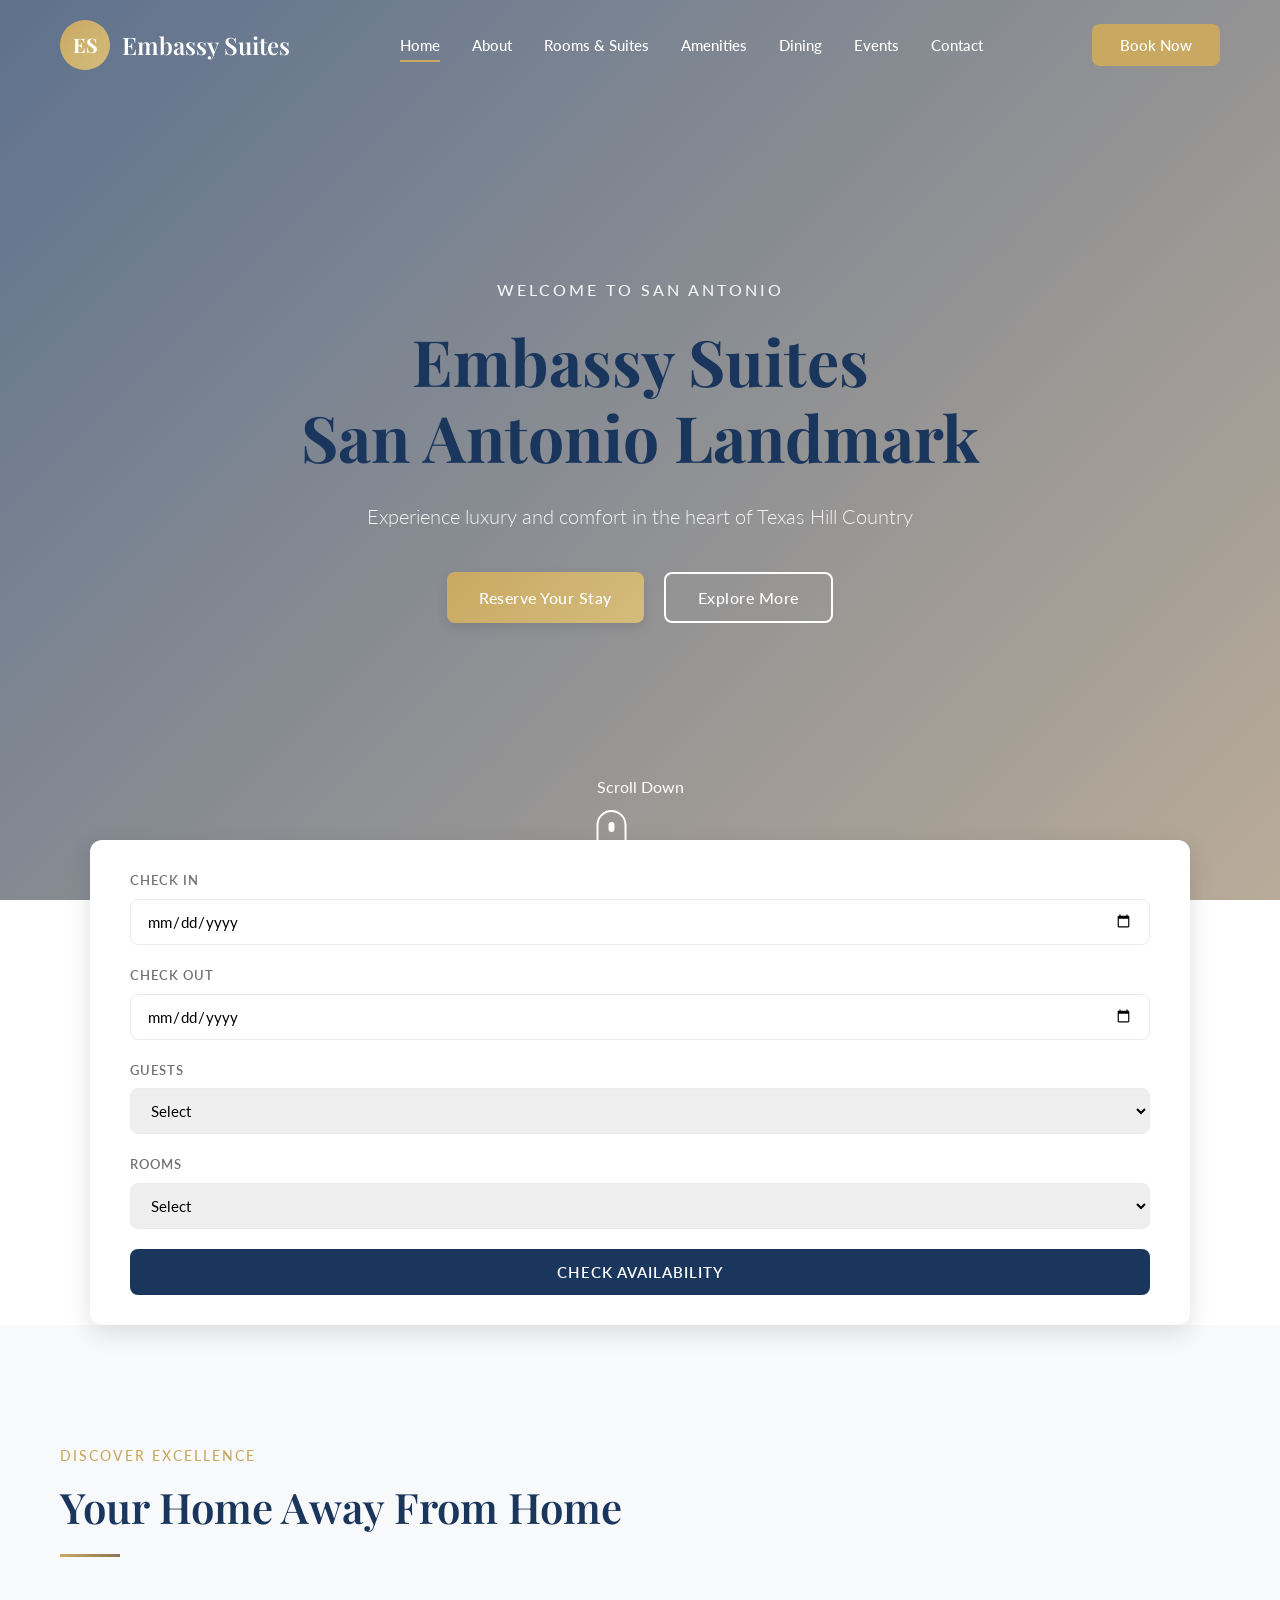
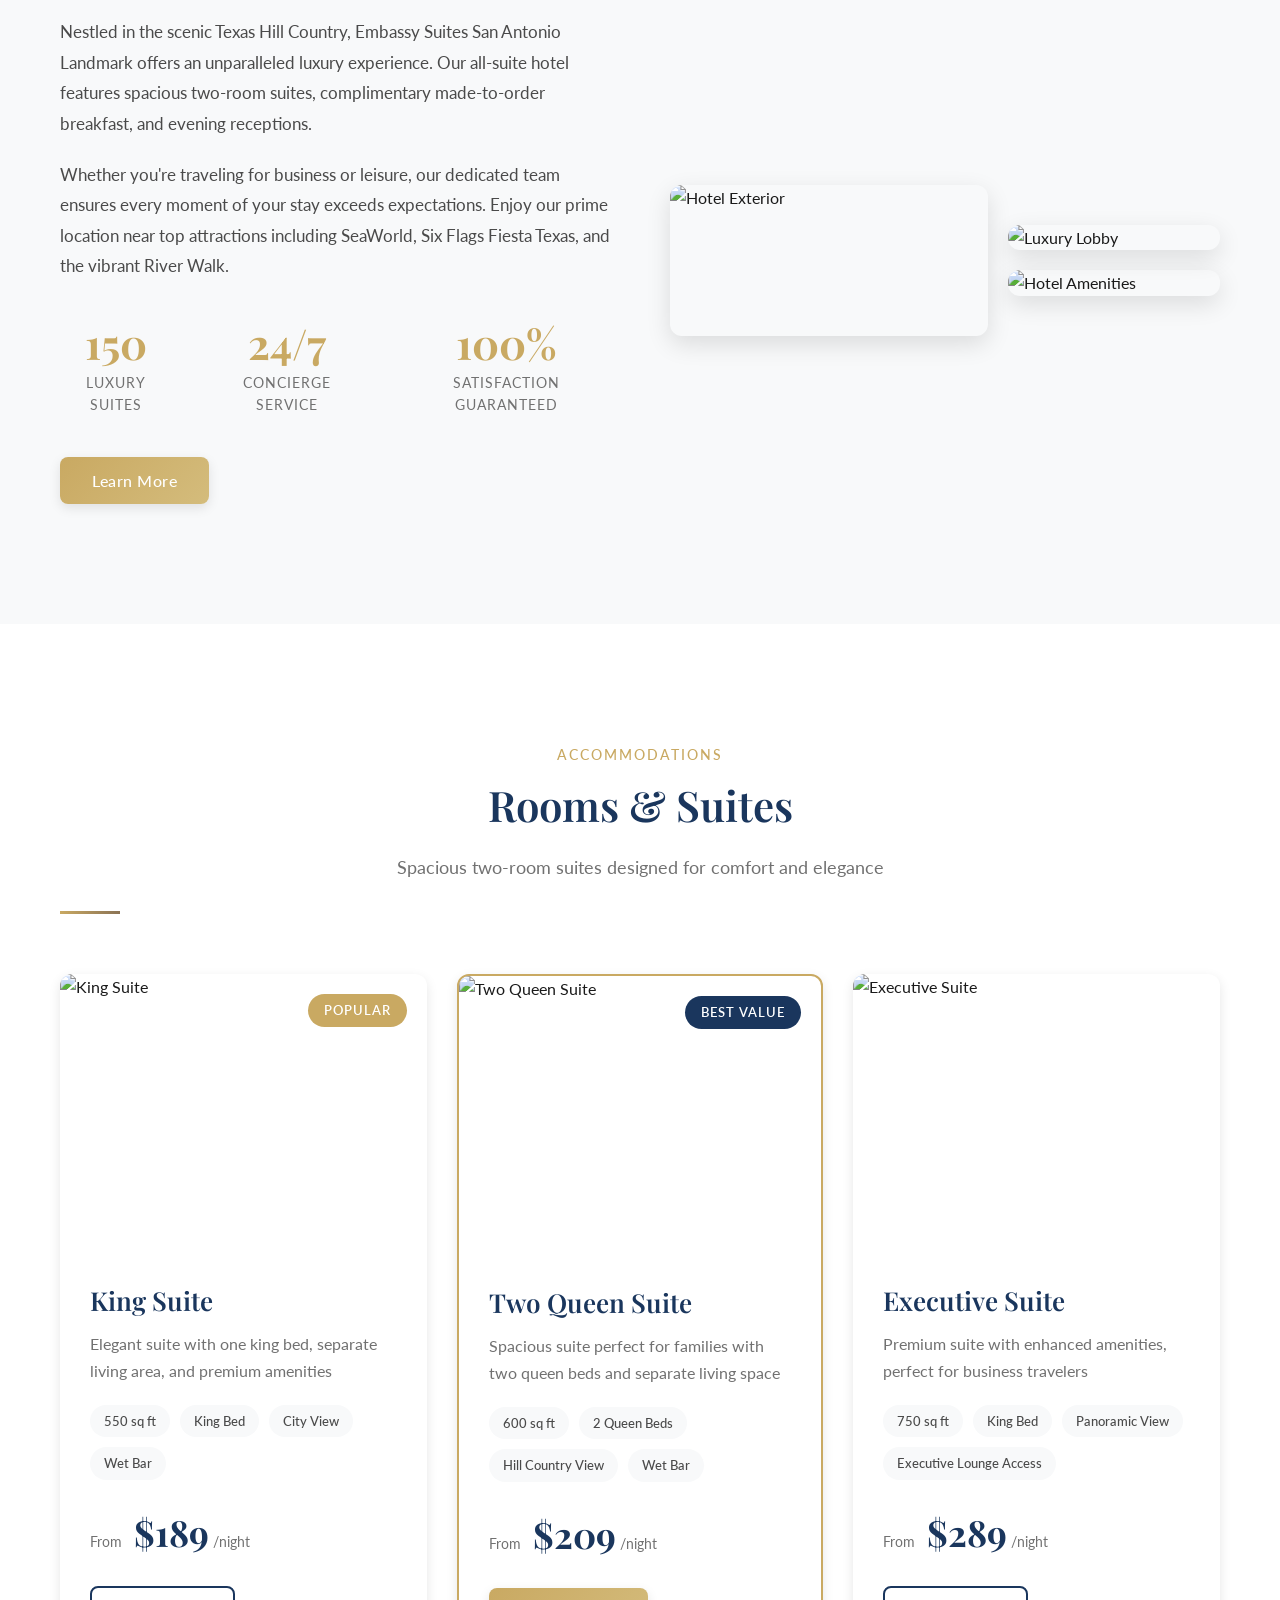
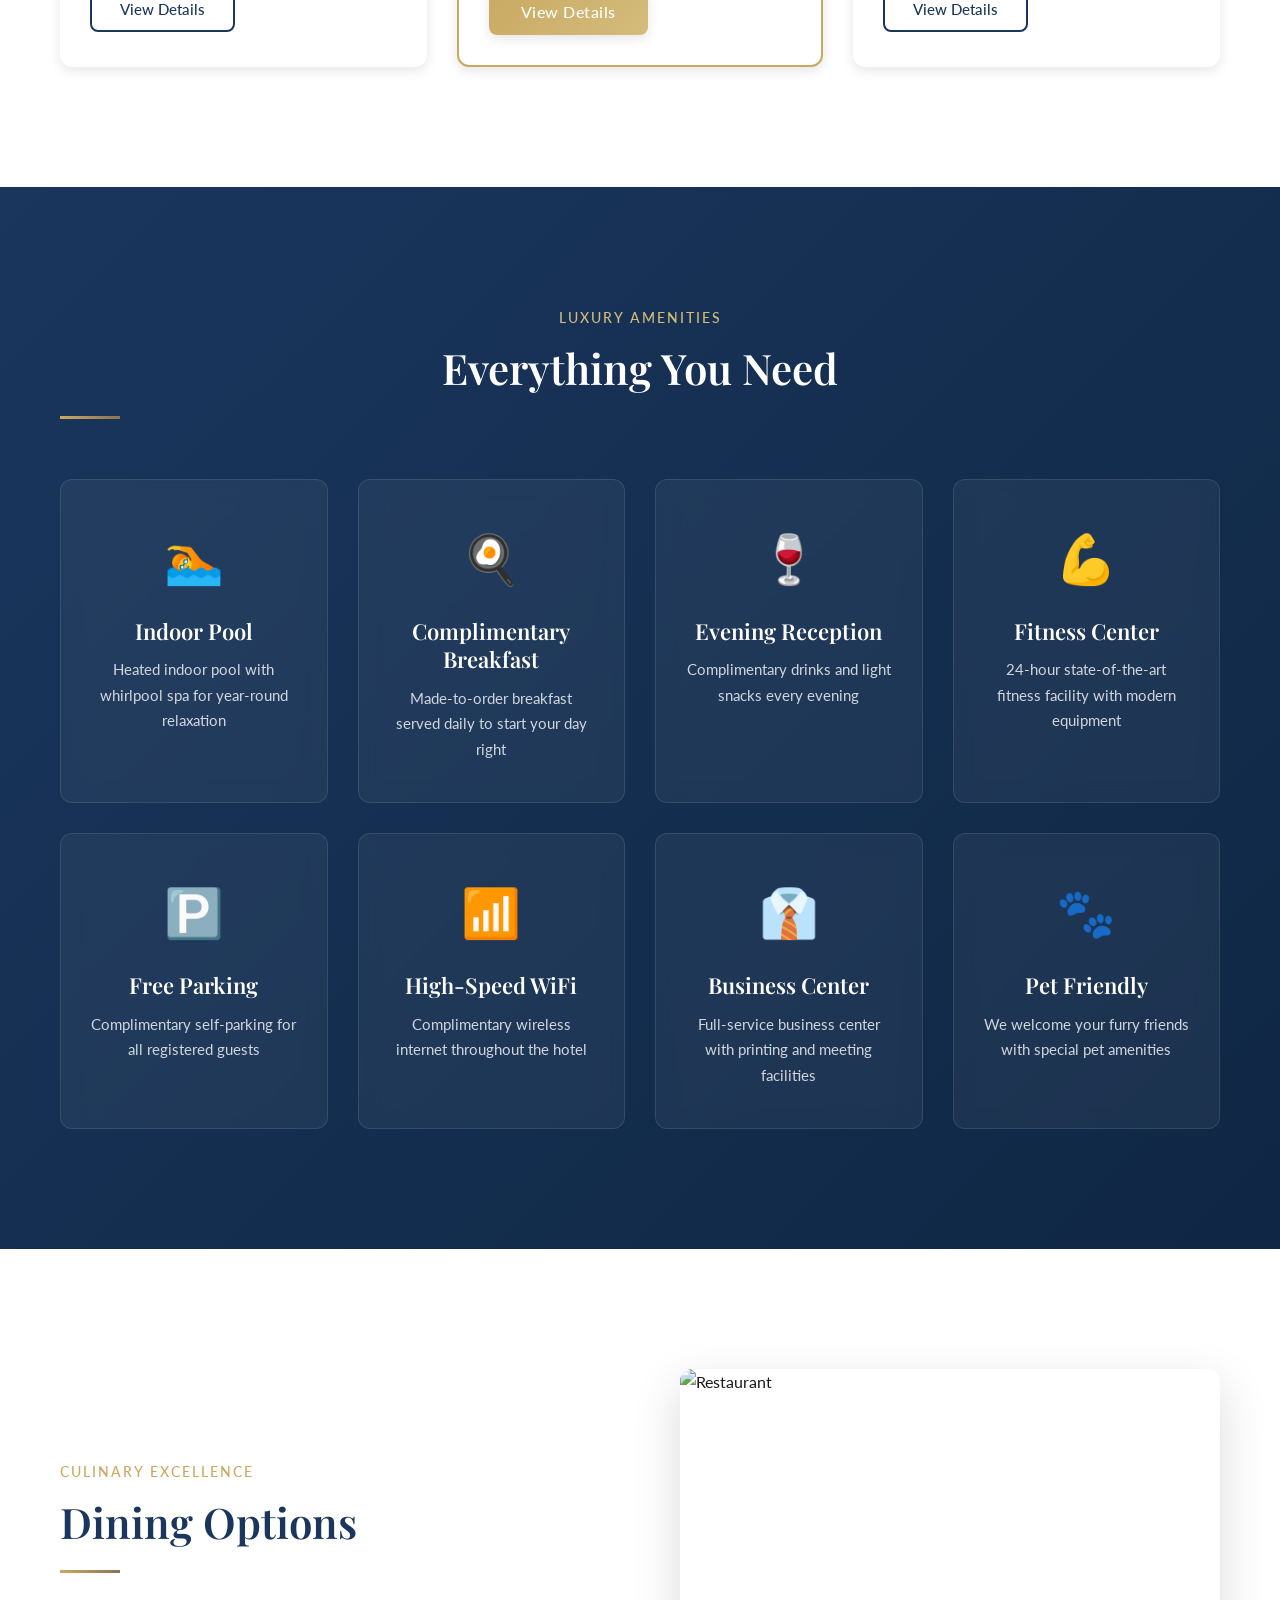
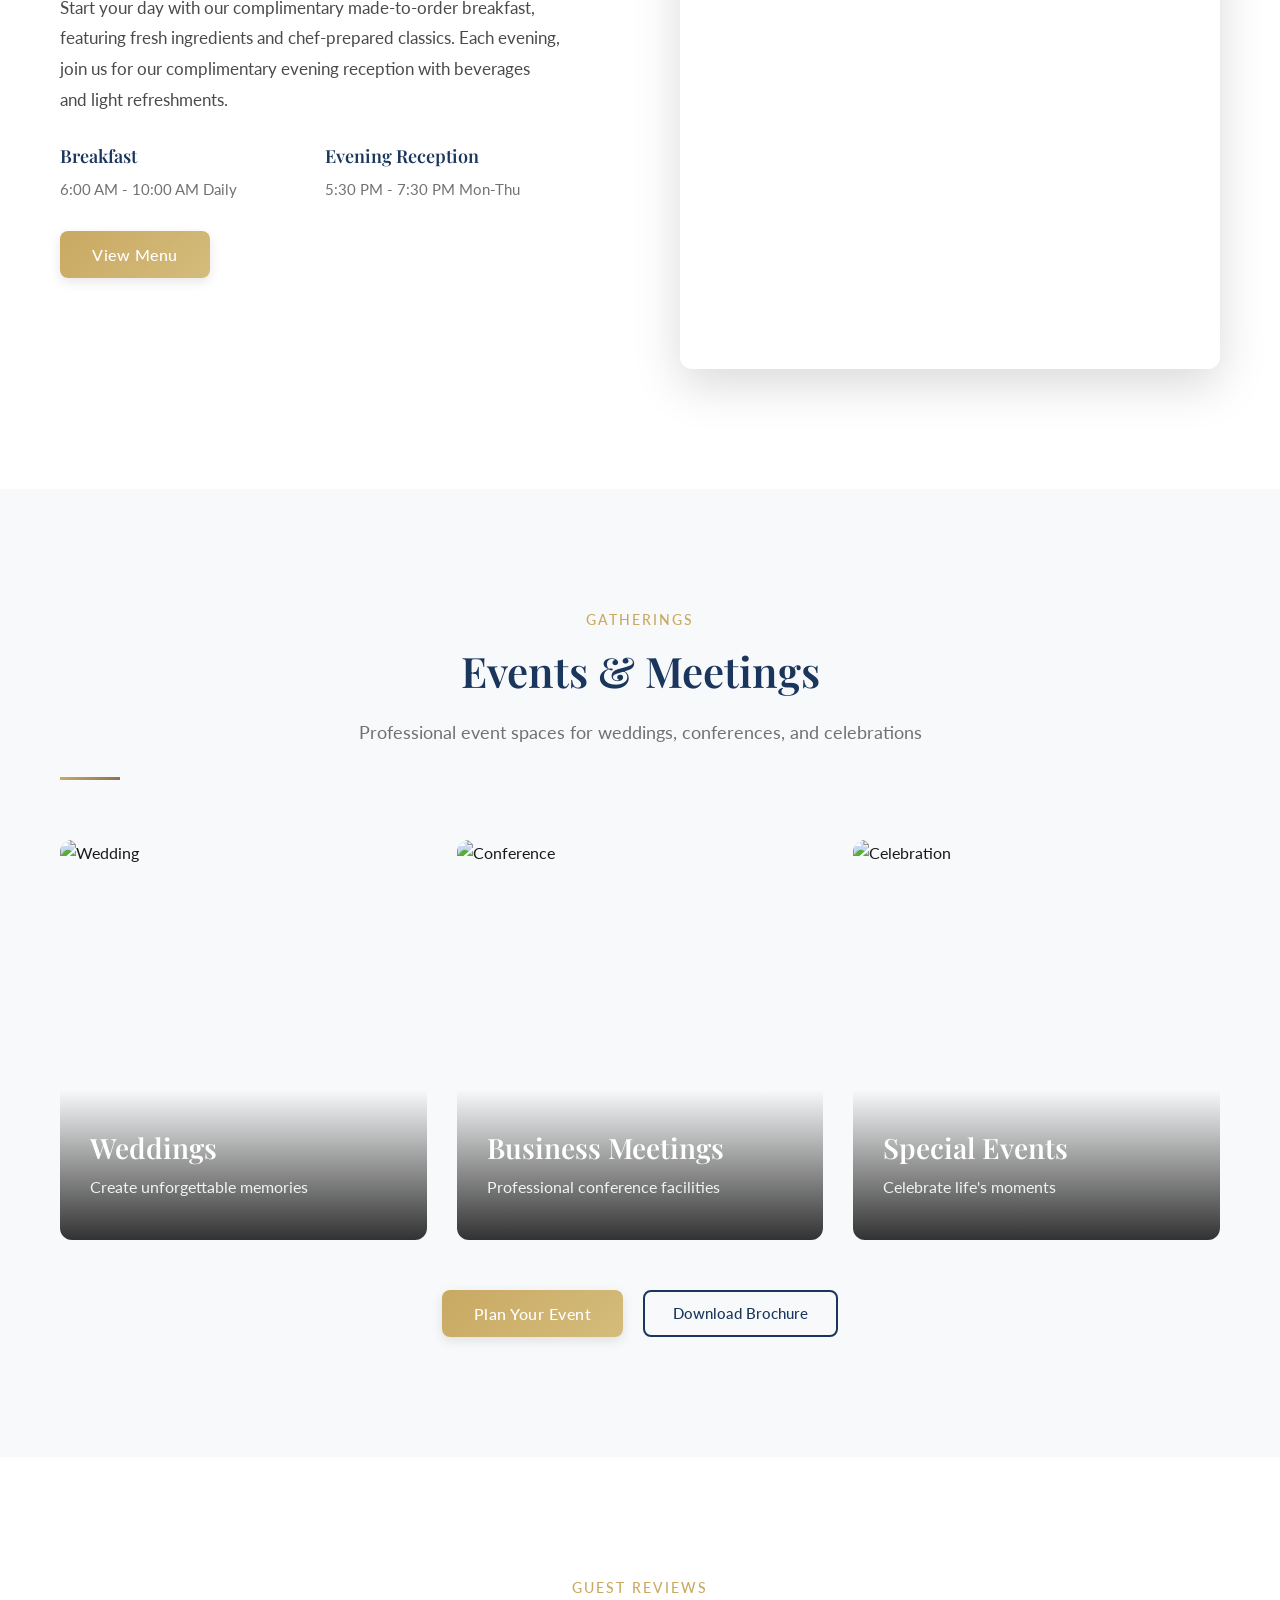
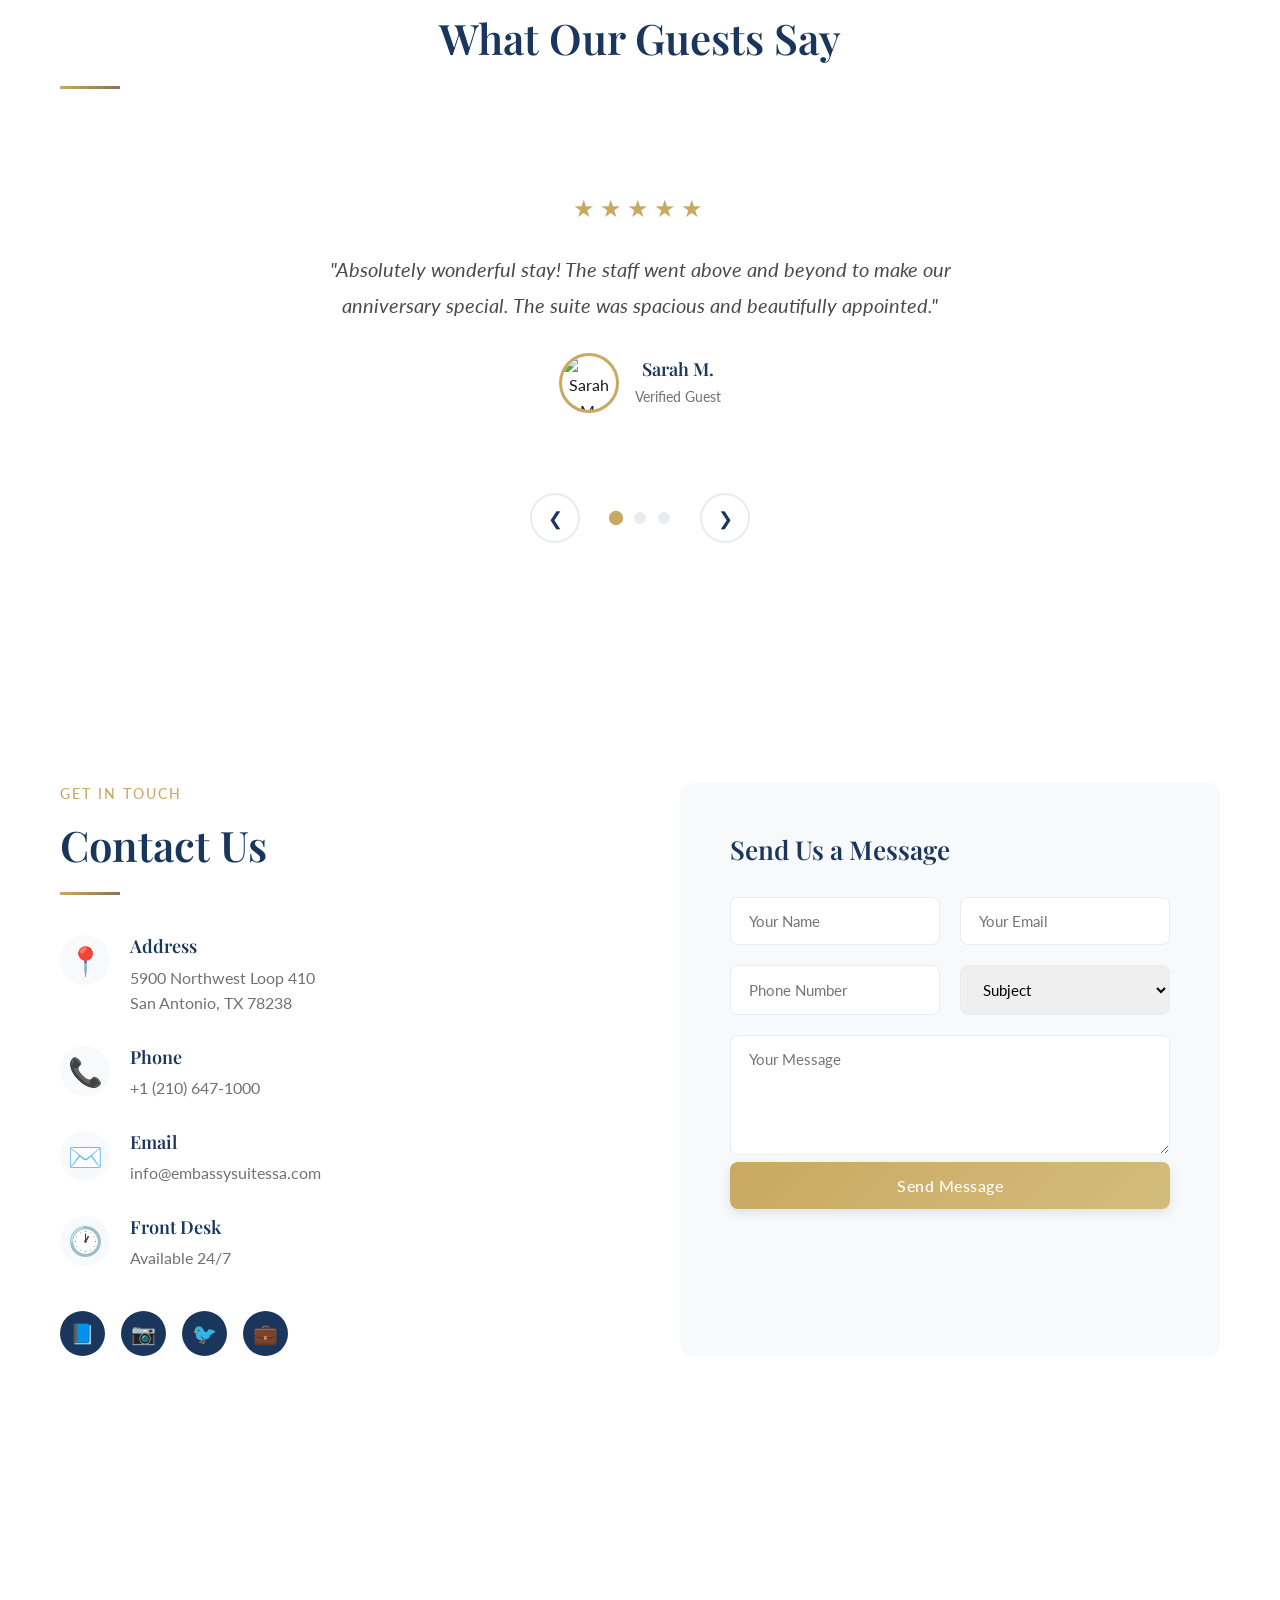
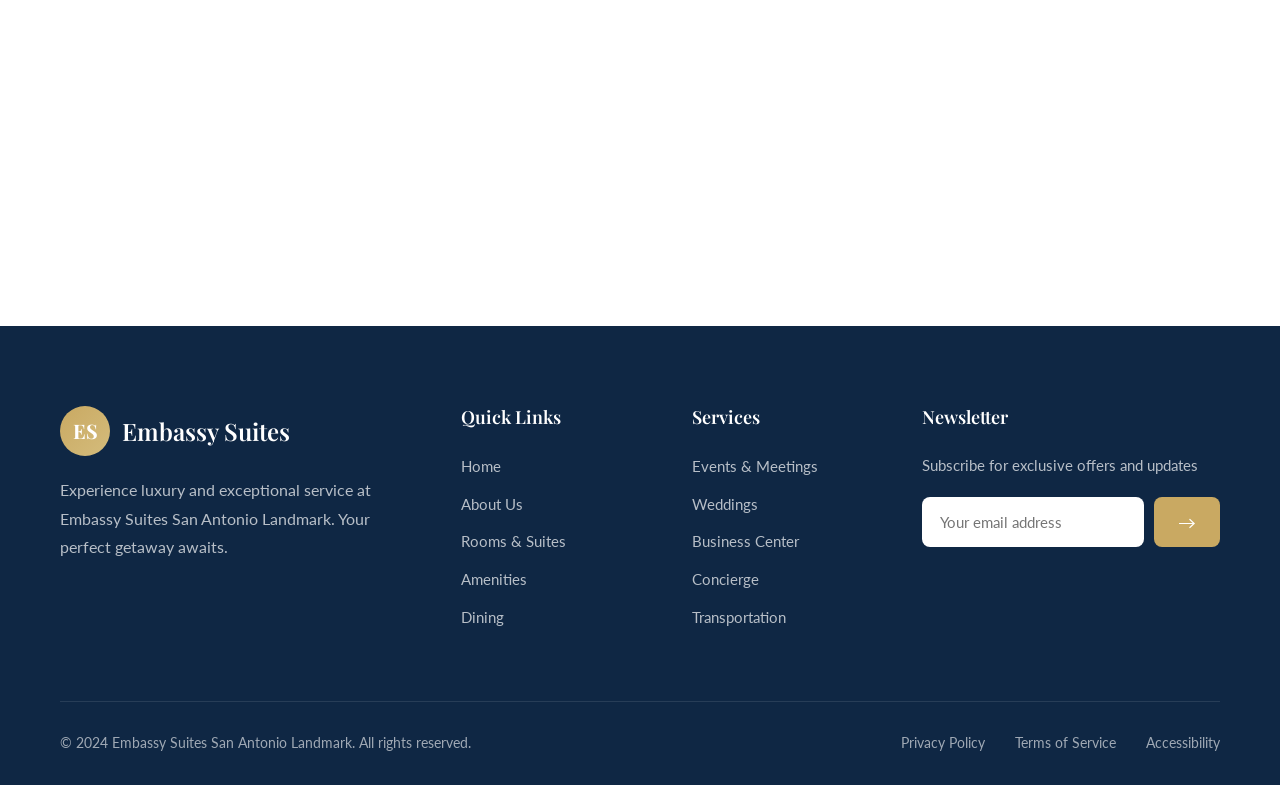
==== commit 9a00b6f2: "**Luxury Hotel Website Implementation** Key features implemented: - New responsive HTML structure wi" ====
--- a/index.html
+++ b/index.html
@@ -3,1397 +3,530 @@
 <head>
     <meta charset="UTF-8">
     <meta name="viewport" content="width=device-width, initial-scale=1.0">
-    <title>Exotic Car Care | Premium Auto Detailing & Products</title>
-    <link href="https://cdnjs.cloudflare.com/ajax/libs/font-awesome/6.4.0/css/all.min.css" rel="stylesheet">
-    <style>
-        :root {
-            --primary: #8b5cf6;
-            --secondary: #ec4899;
-            --accent: #06b6d4;
-            --gold: #fbbf24;
-            --dark: #0f172a;
-            --darker: #020617;
-            --light: #f8fafc;
-            --glass: rgba(255, 255, 255, 0.1);
-            --glass-border: rgba(255, 255, 255, 0.2);
-        }
-
-        * {
-            margin: 0;
-            padding: 0;
-            box-sizing: border-box;
-            scroll-behavior: smooth;
-        }
-
-        body {
-            font-family: 'Segoe UI', Tahoma, Geneva, Verdana, sans-serif;
-            background: var(--darker);
-            color: var(--light);
-            overflow-x: hidden;
-            line-height: 1.6;
-        }
-
-        /* Animated Background */
-        .bg-animation {
-            position: fixed;
-            top: 0;
-            left: 0;
-            width: 100%;
-            height: 100%;
-            z-index: -1;
-            overflow: hidden;
-        }
-
-        .orb {
-            position: absolute;
-            border-radius: 50%;
-            filter: blur(80px);
-            opacity: 0.4;
-            animation: float 20s infinite ease-in-out;
-        }
-
-        .orb-1 {
-            width: 400px;
-            height: 400px;
-            background: var(--primary);
-            top: -100px;
-            left: -100px;
-            animation-delay: 0s;
-        }
-
-        .orb-2 {
-            width: 300px;
-            height: 300px;
-            background: var(--secondary);
-            bottom: -50px;
-            right: -50px;
-            animation-delay: -5s;
-        }
-
-        .orb-3 {
-            width: 350px;
-            height: 350px;
-            background: var(--accent);
-            top: 50%;
-            left: 50%;
-            transform: translate(-50%, -50%);
-            animation-delay: -10s;
-        }
-
-        @keyframes float {
-            0%, 100% { transform: translate(0, 0) scale(1); }
-            25% { transform: translate(50px, -50px) scale(1.1); }
-            50% { transform: translate(-30px, 30px) scale(0.9); }
-            75% { transform: translate(40px, 20px) scale(1.05); }
-        }
-
-        /* Navigation */
-        nav {
-            position: fixed;
-            top: 0;
-            width: 100%;
-            padding: 1rem 5%;
-            display: flex;
-            justify-content: space-between;
-            align-items: center;
-            z-index: 1000;
-            backdrop-filter: blur(20px);
-            background: rgba(15, 23, 42, 0.8);
-            border-bottom: 1px solid var(--glass-border);
-            transition: all 0.3s ease;
-        }
-
-        .logo {
-            font-size: 2rem;
-            font-weight: 800;
-            background: linear-gradient(135deg, var(--primary), var(--secondary), var(--gold));
-            -webkit-background-clip: text;
-            -webkit-text-fill-color: transparent;
-            background-clip: text;
-            text-transform: uppercase;
-            letter-spacing: 2px;
-        }
-
-        .nav-links {
-            display: flex;
-            gap: 2rem;
-            list-style: none;
-        }
-
-        .nav-links a {
-            color: var(--light);
-            text-decoration: none;
-            font-weight: 500;
-            position: relative;
-            padding: 0.5rem 0;
-            transition: color 0.3s ease;
-        }
-
-        .nav-links a::after {
-            content: '';
-            position: absolute;
-            bottom: 0;
-            left: 0;
-            width: 0;
-            height: 2px;
-            background: linear-gradient(90deg, var(--primary), var(--secondary));
-            transition: width 0.3s ease;
-        }
-
-        .nav-links a:hover {
-            color: var(--gold);
-        }
-
-        .nav-links a:hover::after {
-            width: 100%;
-        }
-
-        .mobile-menu {
-            display: none;
-            font-size: 1.5rem;
-            cursor: pointer;
-        }
-
-        /* Hero Section */
-        .hero {
-            min-height: 100vh;
-            display: flex;
-            align-items: center;
-            justify-content: center;
-            text-align: center;
-            padding: 6rem 5% 4rem;
-            position: relative;
-        }
-
-        .hero-content {
-            max-width: 900px;
-            z-index: 1;
-        }
-
-        .hero h1 {
-            font-size: 4.5rem;
-            font-weight: 900;
-            margin-bottom: 1.5rem;
-            line-height: 1.1;
-            background: linear-gradient(135deg, #fff, var(--gold), var(--secondary));
-            -webkit-background-clip: text;
-            -webkit-text-fill-color: transparent;
-            background-clip: text;
-            animation: glow 3s ease-in-out infinite alternate;
-        }
-
-        @keyframes glow {
-            from { filter: drop-shadow(0 0 20px rgba(139, 92, 246, 0.5)); }
-            to { filter: drop-shadow(0 0 30px rgba(236, 72, 153, 0.8)); }
-        }
-
-        .hero p {
-            font-size: 1.5rem;
-            margin-bottom: 2.5rem;
-            color: #cbd5e1;
-            max-width: 700px;
-            margin-left: auto;
-            margin-right: auto;
-        }
-
-        .btn-group {
-            display: flex;
-            gap: 1.5rem;
-            justify-content: center;
-            flex-wrap: wrap;
-        }
-
-        .btn {
-            padding: 1rem 2.5rem;
-            border-radius: 50px;
-            font-weight: 700;
-            font-size: 1.1rem;
-            text-decoration: none;
-            transition: all 0.3s ease;
-            cursor: pointer;
-            border: none;
-            text-transform: uppercase;
-            letter-spacing: 1px;
-        }
-
-        .btn-primary {
-            background: linear-gradient(135deg, var(--primary), var(--secondary));
-            color: white;
-            box-shadow: 0 10px 30px rgba(139, 92, 246, 0.4);
-        }
-
-        .btn-primary:hover {
-            transform: translateY(-5px);
-            box-shadow: 0 15px 40px rgba(236, 72, 153, 0.6);
-        }
-
-        .btn-secondary {
-            background: transparent;
-            color: var(--light);
-            border: 2px solid var(--glass-border);
-            backdrop-filter: blur(10px);
-        }
-
-        .btn-secondary:hover {
-            background: var(--glass);
-            border-color: var(--gold);
-            color: var(--gold);
-        }
-
-        /* Section Styling */
-        section {
-            padding: 6rem 5%;
-        }
-
-        .section-title {
-            text-align: center;
-            margin-bottom: 4rem;
-        }
-
-        .section-title h2 {
-            font-size: 3.5rem;
-            font-weight: 800;
-            margin-bottom: 1rem;
-            background: linear-gradient(135deg, var(--primary), var(--secondary), var(--accent));
-            -webkit-background-clip: text;
-            -webkit-text-fill-color: transparent;
-            background-clip: text;
-        }
-
-        .section-title p {
-            font-size: 1.2rem;
-            color: #94a3b8;
-            max-width: 600px;
-            margin: 0 auto;
-        }
-
-        /* Products Section */
-        .products-grid {
-            display: grid;
-            grid-template-columns: repeat(auto-fit, minmax(280px, 1fr));
-            gap: 2.5rem;
-            max-width: 1400px;
-            margin: 0 auto;
-        }
-
-        .product-card {
-            background: var(--glass);
-            border: 1px solid var(--glass-border);
-            border-radius: 20px;
-            overflow: hidden;
-            transition: all 0.4s ease;
-            backdrop-filter: blur(20px);
-            position: relative;
-        }
-
-        .product-card:hover {
-            transform: translateY(-15px);
-            border-color: var(--gold);
-            box-shadow: 0 20px 50px rgba(139, 92, 246, 0.3);
-        }
-
-        .product-badge {
-            position: absolute;
-            top: 15px;
-            right: 15px;
-            background: linear-gradient(135deg, var(--secondary), var(--gold));
-            color: white;
-            padding: 0.4rem 1rem;
-            border-radius: 20px;
-            font-size: 0.85rem;
-            font-weight: 700;
-            z-index: 2;
-        }
-
-        .product-image {
-            width: 100%;
-            height: 280px;
-            object-fit: cover;
-            transition: transform 0.4s ease;
-        }
-
-        .product-card:hover .product-image {
-            transform: scale(1.1);
-        }
-
-        .product-info {
-            padding: 2rem;
-        }
-
-        .product-brand {
-            color: var(--gold);
-            font-size: 0.9rem;
-            font-weight: 600;
-            text-transform: uppercase;
-            letter-spacing: 1px;
-            margin-bottom: 0.5rem;
-        }
-
-        .product-name {
-            font-size: 1.5rem;
-            font-weight: 700;
-            margin-bottom: 0.8rem;
-            color: white;
-        }
-
-        .product-desc {
-            color: #94a3b8;
-            font-size: 0.95rem;
-            margin-bottom: 1.5rem;
-            line-height: 1.7;
-        }
-
-        .product-footer {
-            display: flex;
-            justify-content: space-between;
-            align-items: center;
-        }
-
-        .product-price {
-            font-size: 1.8rem;
-            font-weight: 800;
-            background: linear-gradient(135deg, var(--gold), var(--secondary));
-            -webkit-background-clip: text;
-            -webkit-text-fill-color: transparent;
-            background-clip: text;
-        }
-
-        .btn-buy {
-            padding: 0.7rem 1.5rem;
-            background: linear-gradient(135deg, var(--primary), var(--secondary));
-            color: white;
-            border: none;
-            border-radius: 30px;
-            font-weight: 600;
-            cursor: pointer;
-            transition: all 0.3s ease;
-        }
-
-        .btn-buy:hover {
-            transform: scale(1.05);
-            box-shadow: 0 5px 20px rgba(236, 72, 153, 0.5);
-        }
-
-        /* Gallery Section */
-        .gallery-grid {
-            display: grid;
-            grid-template-columns: repeat(auto-fit, minmax(350px, 1fr));
-            gap: 2rem;
-            max-width: 1600px;
-            margin: 0 auto;
-        }
-
-        .gallery-item {
-            position: relative;
-            border-radius: 20px;
-            overflow: hidden;
-            aspect-ratio: 16/10;
-            cursor: pointer;
-            box-shadow: 0 10px 30px rgba(0, 0, 0, 0.5);
-        }
-
-        .gallery-item img {
-            width: 100%;
-            height: 100%;
-            object-fit: cover;
-            transition: transform 0.5s ease;
-        }
-
-        .gallery-item:hover img {
-            transform: scale(1.15);
-        }
-
-        .gallery-overlay {
-            position: absolute;
-            bottom: 0;
-            left: 0;
-            right: 0;
-            background: linear-gradient(to top, rgba(0, 0, 0, 0.9), transparent);
-            padding: 2rem;
-            transform: translateY(100%);
-            transition: transform 0.4s ease;
-        }
-
-        .gallery-item:hover .gallery-overlay {
-            transform: translateY(0);
-        }
-
-        .gallery-title {
-            font-size: 1.4rem;
-            font-weight: 700;
-            color: white;
-            margin-bottom: 0.5rem;
-        }
-
-        .gallery-service {
-            color: var(--gold);
-            font-size: 0.95rem;
-            font-weight: 600;
-        }
-
-        /* Testimonials Section */
-        .testimonials-grid {
-            display: grid;
-            grid-template-columns: repeat(auto-fit, minmax(320px, 1fr));
-            gap: 2.5rem;
-            max-width: 1400px;
-            margin: 0 auto;
-        }
-
-        .testimonial-card {
-            background: var(--glass);
-            border: 1px solid var(--glass-border);
-            border-radius: 20px;
-            padding: 2.5rem;
-            backdrop-filter: blur(20px);
-            transition: all 0.4s ease;
-            position: relative;
-        }
-
-        .testimonial-card:hover {
-            transform: translateY(-10px);
-            border-color: var(--primary);
-            box-shadow: 0 15px 40px rgba(139, 92, 246, 0.25);
-        }
-
-        .stars {
-            color: var(--gold);
-            font-size: 1.3rem;
-            margin-bottom: 1.5rem;
-        }
-
-        .testimonial-text {
-            font-size: 1.05rem;
-            line-height: 1.8;
-            color: #e2e8f0;
-            margin-bottom: 2rem;
-            font-style: italic;
-        }
-
-        .testimonial-author {
-            display: flex;
-            align-items: center;
-            gap: 1rem;
-        }
-
-        .author-avatar {
-            width: 60px;
-            height: 60px;
-            border-radius: 50%;
-            object-fit: cover;
-            border: 3px solid var(--gold);
-        }
-
-        .author-info h4 {
-            font-size: 1.2rem;
-            font-weight: 700;
-            color: white;
-            margin-bottom: 0.3rem;
-        }
-
-        .author-role {
-            color: var(--accent);
-            font-size: 0.9rem;
-            font-weight: 600;
-        }
-
-        .verified-badge {
-            display: inline-flex;
-            align-items: center;
-            gap: 0.4rem;
-            background: rgba(6, 182, 212, 0.15);
-            color: var(--accent);
-            padding: 0.3rem 0.8rem;
-            border-radius: 15px;
-            font-size: 0.8rem;
-            font-weight: 600;
-            margin-top: 0.5rem;
-        }
-
-        /* Services Section */
-        .services-grid {
-            display: grid;
-            grid-template-columns: repeat(auto-fit, minmax(300px, 1fr));
-            gap: 2.5rem;
-            max-width: 1400px;
-            margin: 0 auto;
-        }
-
-        .service-card {
-            background: var(--glass);
-            border: 1px solid var(--glass-border);
-            border-radius: 20px;
-            padding: 2.5rem;
-            text-align: center;
-            backdrop-filter: blur(20px);
-            transition: all 0.4s ease;
-        }
-
-        .service-card:hover {
-            transform: translateY(-10px);
-            border-color: var(--secondary);
-            box-shadow: 0 15px 40px rgba(236, 72, 153, 0.25);
-        }
-
-        .service-icon {
-            font-size: 3.5rem;
-            margin-bottom: 1.5rem;
-            background: linear-gradient(135deg, var(--primary), var(--secondary));
-            -webkit-background-clip: text;
-            -webkit-text-fill-color: transparent;
-            background-clip: text;
-        }
-
-        .service-card h3 {
-            font-size: 1.6rem;
-            font-weight: 700;
-            margin-bottom: 1rem;
-            color: white;
-        }
-
-        .service-card p {
-            color: #94a3b8;
-            line-height: 1.7;
-            margin-bottom: 1.5rem;
-        }
-
-        .service-price {
-            font-size: 1.5rem;
-            font-weight: 800;
-            color: var(--gold);
-        }
-
-        /* Contact Section */
-        .contact-container {
-            display: grid;
-            grid-template-columns: 1fr 1fr;
-            gap: 4rem;
-            max-width: 1200px;
-            margin: 0 auto;
-        }
-
-        .contact-info {
-            background: var(--glass);
-            border: 1px solid var(--glass-border);
-            border-radius: 20px;
-            padding: 3rem;
-            backdrop-filter: blur(20px);
-        }
-
-        .contact-item {
-            display: flex;
-            align-items: center;
-            gap: 1.5rem;
-            margin-bottom: 2rem;
-        }
-
-        .contact-icon {
-            width: 60px;
-            height: 60px;
-            background: linear-gradient(135deg, var(--primary), var(--secondary));
-            border-radius: 15px;
-            display: flex;
-            align-items: center;
-            justify-content: center;
-            font-size: 1.5rem;
-        }
-
-        .contact-text h4 {
-            font-size: 1.2rem;
-            font-weight: 700;
-            margin-bottom: 0.3rem;
-        }
-
-        .contact-text p {
-            color: #94a3b8;
-        }
-
-        .contact-form {
-            background: var(--glass);
-            border: 1px solid var(--glass-border);
-            border-radius: 20px;
-            padding: 3rem;
-            backdrop-filter: blur(20px);
-        }
-
-        .form-group {
-            margin-bottom: 1.5rem;
-        }
-
-        .form-group label {
-            display: block;
-            margin-bottom: 0.5rem;
-            font-weight: 600;
-            color: #e2e8f0;
-        }
-
-        .form-group input,
-        .form-group textarea,
-        .form-group select {
-            width: 100%;
-            padding: 1rem;
-            background: rgba(255, 255, 255, 0.05);
-            border: 1px solid var(--glass-border);
-            border-radius: 10px;
-            color: white;
-            font-size: 1rem;
-            transition: all 0.3s ease;
-        }
-
-        .form-group input:focus,
-        .form-group textarea:focus,
-        .form-group select:focus {
-            outline: none;
-            border-color: var(--primary);
-            box-shadow: 0 0 20px rgba(139, 92, 246, 0.3);
-        }
-
-        .form-group textarea {
-            resize: vertical;
-            min-height: 120px;
-        }
-
-        /* Footer */
-        footer {
-            background: rgba(2, 6, 23, 0.95);
-            padding: 4rem 5% 2rem;
-            border-top: 1px solid var(--glass-border);
-        }
-
-        .footer-content {
-            display: grid;
-            grid-template-columns: repeat(auto-fit, minmax(250px, 1fr));
-            gap: 3rem;
-            max-width: 1400px;
-            margin: 0 auto 3rem;
-        }
-
-        .footer-section h3 {
-            font-size: 1.5rem;
-            font-weight: 700;
-            margin-bottom: 1.5rem;
-            background: linear-gradient(135deg, var(--primary), var(--gold));
-            -webkit-background-clip: text;
-            -webkit-text-fill-color: transparent;
-            background-clip: text;
-        }
-
-        .footer-section p,
-        .footer-section a {
-            color: #94a3b8;
-            line-height: 2;
-            text-decoration: none;
-            display: block;
-            transition: color 0.3s ease;
-        }
-
-        .footer-section a:hover {
-            color: var(--gold);
-        }
-
-        .social-links {
-            display: flex;
-            gap: 1rem;
-            margin-top: 1.5rem;
-        }
-
-        .social-link {
-            width: 45px;
-            height: 45px;
-            background: var(--glass);
-            border: 1px solid var(--glass-border);
-            border-radius: 12px;
-            display: flex;
-            align-items: center;
-            justify-content: center;
-            color: white;
-            font-size: 1.2rem;
-            transition: all 0.3s ease;
-        }
-
-        .social-link:hover {
-            background: linear-gradient(135deg, var(--primary), var(--secondary));
-            transform: translateY(-5px);
-        }
-
-        .footer-bottom {
-            text-align: center;
-            padding-top: 2rem;
-            border-top: 1px solid var(--glass-border);
-            color: #64748b;
-        }
-
-        /* Responsive */
-        @media (max-width: 768px) {
-            .nav-links {
-                display: none;
-            }
-
-            .mobile-menu {
-                display: block;
-            }
-
-            .hero h1 {
-                font-size: 2.8rem;
-            }
-
-            .hero p {
-                font-size: 1.1rem;
-            }
-
-            .section-title h2 {
-                font-size: 2.5rem;
-            }
-
-            .contact-container {
-                grid-template-columns: 1fr;
-            }
-
-            .gallery-grid {
-                grid-template-columns: 1fr;
-            }
-        }
-
-        /* Animations on Scroll */
-        .fade-in {
-            opacity: 0;
-            transform: translateY(30px);
-            transition: all 0.6s ease;
-        }
-
-        .fade-in.visible {
-            opacity: 1;
-            transform: translateY(0);
-        }
-    </style>
+    <title>Embassy Suites San Antonio Landmark | Luxury Hotel Experience</title>
+    <link rel="stylesheet" href="styles.css">
+    <link rel="preconnect" href="https://fonts.googleapis.com">
+    <link rel="preconnect" href="https://fonts.gstatic.com" crossorigin>
+    <link href="https://fonts.googleapis.com/css2?family=Playfair+Display:wght@400;500;600;700&family=Lato:wght@300;400;500;700&display=swap" rel="stylesheet">
 </head>
 <body>
-    <!-- Background Animation -->
-    <div class="bg-animation">
-        <div class="orb orb-1"></div>
-        <div class="orb orb-2"></div>
-        <div class="orb orb-3"></div>
+    <!-- Navigation -->
+    <nav class="navbar" id="navbar">
+        <div class="nav-container">
+            <div class="logo">
+                <span class="logo-icon">ES</span>
+                <span class="logo-text">Embassy Suites</span>
+            </div>
+            <ul class="nav-menu" id="nav-menu">
+                <li><a href="#home" class="nav-link active">Home</a></li>
+                <li><a href="#about" class="nav-link">About</a></li>
+                <li><a href="#rooms" class="nav-link">Rooms & Suites</a></li>
+                <li><a href="#amenities" class="nav-link">Amenities</a></li>
+                <li><a href="#dining" class="nav-link">Dining</a></li>
+                <li><a href="#events" class="nav-link">Events</a></li>
+                <li><a href="#contact" class="nav-link">Contact</a></li>
+            </ul>
+            <div class="nav-buttons">
+                <button class="btn-book" onclick="scrollToBooking()">Book Now</button>
+                <button class="mobile-menu-btn" id="mobile-menu-btn">
+                    <span></span>
+                    <span></span>
+                    <span></span>
+                </button>
+            </div>
+        </div>
+    </nav>
+
+    <!-- Hero Section -->
+    <section id="home" class="hero">
+        <div class="hero-overlay"></div>
+        <div class="hero-content">
+            <p class="hero-subtitle">Welcome to San Antonio</p>
+            <h1 class="hero-title">Embassy Suites<br>San Antonio Landmark</h1>
+            <p class="hero-description">Experience luxury and comfort in the heart of Texas Hill Country</p>
+            <div class="hero-buttons">
+                <button class="btn-primary" onclick="scrollToBooking()">Reserve Your Stay</button>
+                <button class="btn-secondary" onclick="scrollToAbout()">Explore More</button>
+            </div>
+        </div>
+        <div class="scroll-indicator">
+            <span>Scroll Down</span>
+            <div class="scroll-arrow"></div>
+        </div>
+    </section>
+
+    <!-- Booking Bar -->
+    <div class="booking-bar" id="booking-bar">
+        <form class="booking-form" onsubmit="handleBooking(event)">
+            <div class="form-group">
+                <label for="check-in">Check In</label>
+                <input type="date" id="check-in" required>
+            </div>
+            <div class="form-group">
+                <label for="check-out">Check Out</label>
+                <input type="date" id="check-out" required>
+            </div>
+            <div class="form-group">
+                <label for="guests">Guests</label>
+                <select id="guests" required>
+                    <option value="">Select</option>
+                    <option value="1">1 Adult</option>
+                    <option value="2">2 Adults</option>
+                    <option value="3">3 Adults</option>
+                    <option value="4">4+ Adults</option>
+                </select>
+            </div>
+            <div class="form-group">
+                <label for="rooms">Rooms</label>
+                <select id="rooms" required>
+                    <option value="">Select</option>
+                    <option value="1">1 Room</option>
+                    <option value="2">2 Rooms</option>
+                    <option value="3">3+ Rooms</option>
+                </select>
+            </div>
+            <button type="submit" class="btn-check-availability">Check Availability</button>
+        </form>
     </div>
 
-    <!-- Navigation -->
-    <nav>
-        <div class="logo">EXOTIC</div>
-        <ul class="nav-links">
-            <li><a href="#home">Home</a></li>
-            <li><a href="#products">Products</a></li>
-            <li><a href="#gallery">Gallery</a></li>
-            <li><a href="#services">Services</a></li>
-            <li><a href="#testimonials">Reviews</a></li>
-            <li><a href="#contact">Contact</a></li>
-        </ul>
-        <div class="mobile-menu">
-            <i class="fas fa-bars"></i>
-        </div>
-    </nav>
-
-    <!-- Hero Section -->
-    <section class="hero" id="home">
-        <div class="hero-content">
-            <h1>EXOTIC CAR CARE</h1>
-            <p>The ultimate destination for luxury vehicle detailing, premium care products, and unmatched craftsmanship. Where perfection meets passion.</p>
-            <div class="btn-group">
-                <a href="#products" class="btn btn-primary">Shop Products</a>
-                <a href="#contact" class="btn btn-secondary">Book Service</a>
-            </div>
-        </div>
-    </section>
-
-    <!-- Products Section -->
-    <section id="products">
-        <div class="section-title fade-in">
-            <h2>EXOTIC PRODUCTS</h2>
-            <p>Professional-grade car care products formulated for the world's finest vehicles</p>
-        </div>
-        <div class="products-grid">
-            <!-- Product 1 -->
-            <div class="product-card fade-in">
-                <span class="product-badge">BEST SELLER</span>
-                <img src="https://images.unsplash.com/photo-1601362840469-51e4d8d58785?w=600&h=400&fit=crop" alt="Ceramic Exotic" class="product-image">
-                <div class="product-info">
-                    <div class="product-brand">BY EXOTIC</div>
-                    <h3 class="product-name">Ceramic Exotic</h3>
-                    <p class="product-desc">Premium 9H ceramic coating providing unparalleled protection and mirror-like shine. Lasts up to 5 years with hydrophobic technology.</p>
-                    <div class="product-footer">
-                        <span class="product-price">$149.99</span>
-                        <button class="btn-buy">Add to Cart</button>
-                    </div>
-                </div>
-            </div>
-
-            <!-- Product 2 -->
-            <div class="product-card fade-in">
-                <span class="product-badge">HOT</span>
-                <img src="https://images.unsplash.com/photo-1552930294-6b595f4c2974?w=600&h=400&fit=crop" alt="Magic Restorer" class="product-image">
-                <div class="product-info">
-                    <div class="product-brand">BY EXOTIC</div>
-                    <h3 class="product-name">Magic Restorer</h3>
-                    <p class="product-desc">Advanced formula restores faded plastic, rubber, and vinyl to factory-fresh condition. UV protection included for long-lasting results.</p>
-                    <div class="product-footer">
-                        <span class="product-price">$49.99</span>
-                        <button class="btn-buy">Add to Cart</button>
-                    </div>
-                </div>
-            </div>
-
-            <!-- Product 3 -->
-            <div class="product-card fade-in">
-                <img src="https://images.unsplash.com/photo-1507136566006-cfc505b114fc?w=600&h=400&fit=crop" alt="Acid Rain Shield" class="product-image">
-                <div class="product-info">
-                    <div class="product-brand">BY EXOTIC</div>
-                    <h3 class="product-name">Acid Rain Shield</h3>
-                    <p class="product-desc">Revolutionary protective barrier against acid rain, bird droppings, and environmental contaminants. Essential for paint preservation.</p>
-                    <div class="product-footer">
-                        <span class="product-price">$79.99</span>
-                        <button class="btn-buy">Add to Cart</button>
-                    </div>
-                </div>
-            </div>
-
-            <!-- Product 4 -->
-            <div class="product-card fade-in">
-                <span class="product-badge">PRO KIT</span>
-                <img src="https://images.unsplash.com/photo-1581092160562-40aa08e78837?w=600&h=400&fit=crop" alt="Exotic Tool Kit" class="product-image">
-                <div class="product-info">
-                    <div class="product-brand">BY EXOTIC</div>
-                    <h3 class="product-name">Exotic Tool Kit</h3>
-                    <p class="product-desc">Complete 25-piece professional detailing tool set. Includes microfiber towels, brushes, applicators, and premium carrying case.</p>
-                    <div class="product-footer">
-                        <span class="product-price">$199.99</span>
-                        <button class="btn-buy">Add to Cart</button>
-                    </div>
-                </div>
-            </div>
-        </div>
-    </section>
-
-    <!-- Gallery Section -->
-    <section id="gallery">
-        <div class="section-title fade-in">
-            <h2>OUR WORK</h2>
-            <p>Showcasing transformations of the world's most exotic vehicles</p>
-        </div>
-        <div class="gallery-grid">
-            <div class="gallery-item fade-in">
-                <img src="https://images.unsplash.com/photo-1544605954-17e6e1db9b21?w=800&h=500&fit=crop" alt="Lamborghini Detail">
-                <div class="gallery-overlay">
-                    <h3 class="gallery-title">Lamborghini Aventador</h3>
-                    <p class="gallery-service">Full Ceramic Coating + Paint Correction</p>
-                </div>
-            </div>
-            <div class="gallery-item fade-in">
-                <img src="https://images.unsplash.com/photo-1592198084033-aade902d1aae?w=800&h=500&fit=crop" alt="Ferrari Restoration">
-                <div class="gallery-overlay">
-                    <h3 class="gallery-title">Ferrari 488 GTB</h3>
-                    <p class="gallery-service">Interior Restoration & Leather Conditioning</p>
-                </div>
-            </div>
-            <div class="gallery-item fade-in">
-                <img src="https://images.unsplash.com/photo-1503376780353-7e6692767b70?w=800&h=500&fit=crop" alt="Porsche Detail">
-                <div class="gallery-overlay">
-                    <h3 class="gallery-title">Porsche 911 Turbo S</h3>
-                    <p class="gallery-service">PPF Installation + Acid Rain Shield</p>
-                </div>
-            </div>
-            <div class="gallery-item fade-in">
-                <img src="https://images.unsplash.com/photo-1614200179396-2bdb77ebf81b?w=800&h=500&fit=crop" alt="McLaren Service">
-                <div class="gallery-overlay">
-                    <h3 class="gallery-title">McLaren 720S</h3>
-                    <p class="gallery-service">Complete Detail with Magic Restorer</p>
-                </div>
-            </div>
-            <div class="gallery-item fade-in">
-                <img src="https://images.unsplash.com/photo-1563720223185-11003d516935?w=800&h=500&fit=crop" alt="Aston Martin">
-                <div class="gallery-overlay">
-                    <h3 class="gallery-title">Aston Martin DB11</h3>
-                    <p class="gallery-service">Premium Wash & Ceramic Exotic Application</p>
-                </div>
-            </div>
-            <div class="gallery-item fade-in">
-                <img src="https://images.unsplash.com/photo-1555215695-3004980adade?w=800&h=500&fit=crop" alt="Bentley Interior">
-                <div class="gallery-overlay">
-                    <h3 class="gallery-title">Bentley Continental</h3>
-                    <p class="gallery-service">Deep Interior Cleaning & Conditioning</p>
-                </div>
-            </div>
-            <div class="gallery-item fade-in">
-                <img src="https://images.unsplash.com/photo-1566008885218-90abf9200ddb?w=800&h=500&fit=crop" alt="Bugatti Chiron">
-                <div class="gallery-overlay">
-                    <h3 class="gallery-title">Bugatti Chiron</h3>
-                    <p class="gallery-service">Exclusive Full Service Package</p>
-                </div>
-            </div>
-            <div class="gallery-item fade-in">
-                <img src="https://images.unsplash.com/photo-1541348263344-80e098e50a7f?w=800&h=500&fit=crop" alt="Pagani Huayra">
-                <div class="gallery-overlay">
-                    <h3 class="gallery-title">Pagani Huayra</h3>
-                    <p class="gallery-service">Paint Correction & Protection</p>
-                </div>
-            </div>
-            <div class="gallery-item fade-in">
-                <img src="https://images.unsplash.com/photo-1597687210367-a494c8c9d43f?w=800&h=500&fit=crop" alt="Koenigsegg Jesko">
-                <div class="gallery-overlay">
-                    <h3 class="gallery-title">Koenigsegg Jesko</h3>
-                    <p class="gallery-service">Ceramic Coating + Tool Kit Professional Use</p>
-                </div>
-            </div>
-            <div class="gallery-item fade-in">
-                <img src="https://images.unsplash.com/photo-1617788138017-80ad40651399?w=800&h=500&fit=crop" alt="Rimac Nevera">
-                <div class="gallery-overlay">
-                    <h3 class="gallery-title">Rimac Nevera</h3>
-                    <p class="gallery-service">Electric Vehicle Specialized Detail</p>
-                </div>
-            </div>
-            <div class="gallery-item fade-in">
-                <img src="https://images.unsplash.com/photo-1563725619896-8e895ce0a5da?w=800&h=500&fit=crop" alt="Rolls Royce Phantom">
-                <div class="gallery-overlay">
-                    <h3 class="gallery-title">Rolls-Royce Phantom</h3>
-                    <p class="gallery-service">Luxury Interior & Exterior Restoration</p>
-                </div>
-            </div>
-            <div class="gallery-item fade-in">
-                <img src="https://images.unsplash.com/photo-1580273916550-e323be2ed5fa?w=800&h=500&fit=crop" alt="Mercedes AMG">
-                <div class="gallery-overlay">
-                    <h3 class="gallery-title">Mercedes-AMG GT</h3>
-                    <p class="gallery-service">Full Detail with All Exotic Products</p>
-                </div>
-            </div>
-        </div>
-    </section>
-
-    <!-- Services Section -->
-    <section id="services">
-        <div class="section-title fade-in">
-            <h2>PREMIUM SERVICES</h2>
-            <p>Expert care for your exotic investment</p>
-        </div>
-        <div class="services-grid">
-            <div class="service-card fade-in">
-                <i class="fas fa-gem service-icon"></i>
-                <h3>Full Ceramic Coating</h3>
-                <p>Complete paint decontamination, correction, and application of our signature Ceramic Exotic 9H coating.</p>
-                <div class="service-price">From $899</div>
-            </div>
-            <div class="service-card fade-in">
-                <i class="fas fa-spray-can service-icon"></i>
-                <h3>Paint Correction</h3>
-                <p>Multi-stage polishing to remove swirls, scratches, and oxidation, restoring factory-perfect finish.</p>
-                <div class="service-price">From $599</div>
-            </div>
-            <div class="service-card fade-in">
-                <i class="fas fa-couch service-icon"></i>
-                <h3>Interior Restoration</h3>
-                <p>Deep cleaning, leather conditioning, and application of Magic Restorer on all interior surfaces.</p>
-                <div class="service-price">From $449</div>
-            </div>
-            <div class="service-card fade-in">
-                <i class="fas fa-shield-alt service-icon"></i>
-                <h3>PPF Installation</h3>
-                <p>Clear bra paint protection film installation with Acid Rain Shield top coat for maximum defense.</p>
-                <div class="service-price">From $1,899</div>
-            </div>
-            <div class="service-card fade-in">
-                <i class="fas fa-tint service-icon"></i>
-                <h3>Engine Bay Detail</h3>
-                <p>Safe, thorough engine cleaning and dressing using specialized Exotic products.</p>
-                <div class="service-price">From $299</div>
-            </div>
-            <div class="service-card fade-in">
-                <i class="fas fa-car service-icon"></i>
-                <h3>Maintenance Packages</h3>
-                <p>Regular upkeep plans to keep your exotic looking showroom-fresh year-round.</p>
-                <div class="service-price">From $199/mo</div>
+    <!-- About Section -->
+    <section id="about" class="about-section">
+        <div class="container">
+            <div class="section-header">
+                <p class="section-subtitle">Discover Excellence</p>
+                <h2 class="section-title">Your Home Away From Home</h2>
+                <div class="divider"></div>
+            </div>
+            <div class="about-grid">
+                <div class="about-content">
+                    <p class="about-text">
+                        Nestled in the scenic Texas Hill Country, Embassy Suites San Antonio Landmark offers an 
+                        unparalleled luxury experience. Our all-suite hotel features spacious two-room suites, 
+                        complimentary made-to-order breakfast, and evening receptions.
+                    </p>
+                    <p class="about-text">
+                        Whether you're traveling for business or leisure, our dedicated team ensures every moment 
+                        of your stay exceeds expectations. Enjoy our prime location near top attractions including 
+                        SeaWorld, Six Flags Fiesta Texas, and the vibrant River Walk.
+                    </p>
+                    <div class="about-stats">
+                        <div class="stat-item">
+                            <span class="stat-number">247</span>
+                            <span class="stat-label">Luxury Suites</span>
+                        </div>
+                        <div class="stat-item">
+                            <span class="stat-number">24/7</span>
+                            <span class="stat-label">Concierge Service</span>
+                        </div>
+                        <div class="stat-item">
+                            <span class="stat-number">100%</span>
+                            <span class="stat-label">Satisfaction Guaranteed</span>
+                        </div>
+                    </div>
+                    <button class="btn-primary">Learn More</button>
+                </div>
+                <div class="about-images">
+                    <div class="image-card main-image">
+                        <img src="https://images.unsplash.com/photo-1566073771259-6a8506099945?w=800&h=600&fit=crop" alt="Hotel Exterior">
+                    </div>
+                    <div class="image-card secondary-image top">
+                        <img src="https://images.unsplash.com/photo-1582719508461-905c673771fd?w=400&h=300&fit=crop" alt="Luxury Lobby">
+                    </div>
+                    <div class="image-card secondary-image bottom">
+                        <img src="https://images.unsplash.com/photo-1551882547-ff40c63fe5fa?w=400&h=300&fit=crop" alt="Hotel Amenities">
+                    </div>
+                </div>
+            </div>
+        </div>
+    </section>
+
+    <!-- Rooms & Suites Section -->
+    <section id="rooms" class="rooms-section">
+        <div class="container">
+            <div class="section-header center">
+                <p class="section-subtitle">Accommodations</p>
+                <h2 class="section-title">Rooms & Suites</h2>
+                <p class="section-description">Spacious two-room suites designed for comfort and elegance</p>
+                <div class="divider"></div>
+            </div>
+            <div class="rooms-grid">
+                <div class="room-card">
+                    <div class="room-image">
+                        <img src="https://images.unsplash.com/photo-1618773928121-c32242e63f39?w=800&h=600&fit=crop" alt="King Suite">
+                        <div class="room-badge">Popular</div>
+                    </div>
+                    <div class="room-content">
+                        <h3 class="room-title">King Suite</h3>
+                        <p class="room-description">Elegant suite with one king bed, separate living area, and premium amenities</p>
+                        <div class="room-features">
+                            <span class="feature">550 sq ft</span>
+                            <span class="feature">King Bed</span>
+                            <span class="feature">City View</span>
+                            <span class="feature">Wet Bar</span>
+                        </div>
+                        <div class="room-price">
+                            <span class="price-from">From</span>
+                            <span class="price-amount">$189</span>
+                            <span class="price-period">/night</span>
+                        </div>
+                        <button class="btn-outline">View Details</button>
+                    </div>
+                </div>
+                <div class="room-card featured">
+                    <div class="room-image">
+                        <img src="https://images.unsplash.com/photo-1590490360182-c33d57733425?w=800&h=600&fit=crop" alt="Two Queen Suite">
+                        <div class="room-badge best-value">Best Value</div>
+                    </div>
+                    <div class="room-content">
+                        <h3 class="room-title">Two Queen Suite</h3>
+                        <p class="room-description">Spacious suite perfect for families with two queen beds and separate living space</p>
+                        <div class="room-features">
+                            <span class="feature">600 sq ft</span>
+                            <span class="feature">2 Queen Beds</span>
+                            <span class="feature">Hill Country View</span>
+                            <span class="feature">Wet Bar</span>
+                        </div>
+                        <div class="room-price">
+                            <span class="price-from">From</span>
+                            <span class="price-amount">$209</span>
+                            <span class="price-period">/night</span>
+                        </div>
+                        <button class="btn-primary">View Details</button>
+                    </div>
+                </div>
+                <div class="room-card">
+                    <div class="room-image">
+                        <img src="https://images.unsplash.com/photo-1591088398332-8a7791972843?w=800&h=600&fit=crop" alt="Executive Suite">
+                    </div>
+                    <div class="room-content">
+                        <h3 class="room-title">Executive Suite</h3>
+                        <p class="room-description">Premium suite with enhanced amenities, perfect for business travelers</p>
+                        <div class="room-features">
+                            <span class="feature">750 sq ft</span>
+                            <span class="feature">King Bed</span>
+                            <span class="feature">Panoramic View</span>
+                            <span class="feature">Executive Lounge Access</span>
+                        </div>
+                        <div class="room-price">
+                            <span class="price-from">From</span>
+                            <span class="price-amount">$289</span>
+                            <span class="price-period">/night</span>
+                        </div>
+                        <button class="btn-outline">View Details</button>
+                    </div>
+                </div>
+            </div>
+        </div>
+    </section>
+
+    <!-- Amenities Section -->
+    <section id="amenities" class="amenities-section">
+        <div class="container">
+            <div class="section-header center">
+                <p class="section-subtitle">Luxury Amenities</p>
+                <h2 class="section-title">Everything You Need</h2>
+                <div class="divider"></div>
+            </div>
+            <div class="amenities-grid">
+                <div class="amenity-card">
+                    <div class="amenity-icon">🏊</div>
+                    <h3 class="amenity-title">Indoor Pool</h3>
+                    <p class="amenity-description">Heated indoor pool with whirlpool spa for year-round relaxation</p>
+                </div>
+                <div class="amenity-card">
+                    <div class="amenity-icon">🍳</div>
+                    <h3 class="amenity-title">Complimentary Breakfast</h3>
+                    <p class="amenity-description">Made-to-order breakfast served daily to start your day right</p>
+                </div>
+                <div class="amenity-card">
+                    <div class="amenity-icon">🍷</div>
+                    <h3 class="amenity-title">Evening Reception</h3>
+                    <p class="amenity-description">Complimentary drinks and light snacks every evening</p>
+                </div>
+                <div class="amenity-card">
+                    <div class="amenity-icon">💪</div>
+                    <h3 class="amenity-title">Fitness Center</h3>
+                    <p class="amenity-description">24-hour state-of-the-art fitness facility with modern equipment</p>
+                </div>
+                <div class="amenity-card">
+                    <div class="amenity-icon">🅿️</div>
+                    <h3 class="amenity-title">Free Parking</h3>
+                    <p class="amenity-description">Complimentary self-parking for all registered guests</p>
+                </div>
+                <div class="amenity-card">
+                    <div class="amenity-icon">📶</div>
+                    <h3 class="amenity-title">High-Speed WiFi</h3>
+                    <p class="amenity-description">Complimentary wireless internet throughout the hotel</p>
+                </div>
+                <div class="amenity-card">
+                    <div class="amenity-icon">👔</div>
+                    <h3 class="amenity-title">Business Center</h3>
+                    <p class="amenity-description">Full-service business center with printing and meeting facilities</p>
+                </div>
+                <div class="amenity-card">
+                    <div class="amenity-icon">🐾</div>
+                    <h3 class="amenity-title">Pet Friendly</h3>
+                    <p class="amenity-description">We welcome your furry friends with special pet amenities</p>
+                </div>
+            </div>
+        </div>
+    </section>
+
+    <!-- Dining Section -->
+    <section id="dining" class="dining-section">
+        <div class="container">
+            <div class="dining-wrapper">
+                <div class="dining-content">
+                    <p class="section-subtitle">Culinary Excellence</p>
+                    <h2 class="section-title">Dining Options</h2>
+                    <div class="divider left"></div>
+                    <p class="dining-text">
+                        Start your day with our complimentary made-to-order breakfast, featuring fresh ingredients 
+                        and chef-prepared classics. Each evening, join us for our complimentary evening reception 
+                        with beverages and light refreshments.
+                    </p>
+                    <div class="dining-hours">
+                        <div class="hours-item">
+                            <h4>Breakfast</h4>
+                            <p>6:00 AM - 10:00 AM Daily</p>
+                        </div>
+                        <div class="hours-item">
+                            <h4>Evening Reception</h4>
+                            <p>5:30 PM - 7:30 PM Mon-Thu</p>
+                        </div>
+                    </div>
+                    <button class="btn-primary">View Menu</button>
+                </div>
+                <div class="dining-image">
+                    <img src="https://images.unsplash.com/photo-1517248135467-4c7edcad34c4?w=800&h=1000&fit=crop" alt="Restaurant">
+                </div>
+            </div>
+        </div>
+    </section>
+
+    <!-- Events Section -->
+    <section id="events" class="events-section">
+        <div class="container">
+            <div class="section-header center">
+                <p class="section-subtitle">Gatherings</p>
+                <h2 class="section-title">Events & Meetings</h2>
+                <p class="section-description">Professional event spaces for weddings, conferences, and celebrations</p>
+                <div class="divider"></div>
+            </div>
+            <div class="events-grid">
+                <div class="event-card">
+                    <img src="https://images.unsplash.com/photo-1519167758481-83f550bb49b3?w=600&h=400&fit=crop" alt="Wedding">
+                    <div class="event-overlay">
+                        <h3>Weddings</h3>
+                        <p>Create unforgettable memories</p>
+                    </div>
+                </div>
+                <div class="event-card">
+                    <img src="https://images.unsplash.com/photo-1517457373958-b7bdd4587205?w=600&h=400&fit=crop" alt="Conference">
+                    <div class="event-overlay">
+                        <h3>Business Meetings</h3>
+                        <p>Professional conference facilities</p>
+                    </div>
+                </div>
+                <div class="event-card">
+                    <img src="https://images.unsplash.com/photo-1511795409834-ef04bbd61622?w=600&h=400&fit=crop" alt="Celebration">
+                    <div class="event-overlay">
+                        <h3>Special Events</h3>
+                        <p>Celebrate life's moments</p>
+                    </div>
+                </div>
+            </div>
+            <div class="events-cta">
+                <button class="btn-primary">Plan Your Event</button>
+                <button class="btn-outline">Download Brochure</button>
             </div>
         </div>
     </section>
 
     <!-- Testimonials Section -->
-    <section id="testimonials">
-        <div class="section-title fade-in">
-            <h2>CLIENT REVIEWS</h2>
-            <p>What owners and our team say about Exotic Car Care</p>
-        </div>
-        <div class="testimonials-grid">
-            <!-- Customer 1 -->
-            <div class="testimonial-card fade-in">
-                <div class="stars">
-                    <i class="fas fa-star"></i>
-                    <i class="fas fa-star"></i>
-                    <i class="fas fa-star"></i>
-                    <i class="fas fa-star"></i>
-                    <i class="fas fa-star"></i>
-                </div>
-                <p class="testimonial-text">"I've trusted Exotic Car Care with my Lamborghini collection for three years now. The Ceramic Exotic product they applied still looks incredible. The attention to detail is simply unmatched in the industry."</p>
-                <div class="testimonial-author">
-                    <img src="https://randomuser.me/api/portraits/men/32.jpg" alt="Michael R." class="author-avatar">
-                    <div class="author-info">
-                        <h4>Michael Richardson</h4>
-                        <p class="author-role">Lamborghini Aventador Owner</p>
-                        <div class="verified-badge"><i class="fas fa-check-circle"></i> Verified Customer</div>
-                    </div>
-                </div>
-            </div>
-
-            <!-- Customer 2 -->
-            <div class="testimonial-card fade-in">
-                <div class="stars">
-                    <i class="fas fa-star"></i>
-                    <i class="fas fa-star"></i>
-                    <i class="fas fa-star"></i>
-                    <i class="fas fa-star"></i>
-                    <i class="fas fa-star"></i>
-                </div>
-                <p class="testimonial-text">"The website booking system made scheduling so easy! I purchased the Magic Restorer online and had it delivered in 2 days. My Ferrari's interior trim looks brand new again. Exceptional products and service!"</p>
-                <div class="testimonial-author">
-                    <img src="https://randomuser.me/api/portraits/women/44.jpg" alt="Sarah K." class="author-avatar">
-                    <div class="author-info">
-                        <h4>Sarah Kensington</h4>
-                        <p class="author-role">Ferrari 488 Spider Owner</p>
-                        <div class="verified-badge"><i class="fas fa-check-circle"></i> Verified Customer</div>
-                    </div>
-                </div>
-            </div>
-
-            <!-- Product Review 1 -->
-            <div class="testimonial-card fade-in">
-                <div class="stars">
-                    <i class="fas fa-star"></i>
-                    <i class="fas fa-star"></i>
-                    <i class="fas fa-star"></i>
-                    <i class="fas fa-star"></i>
-                    <i class="fas fa-star"></i>
-                </div>
-                <p class="testimonial-text">"Ceramic Exotic is hands down the best coating I've used in 15 years of detailing. The hydrophobic effect is insane, and the depth it adds to the paint is mesmerizing. Worth every penny for my Pagani."</p>
-                <div class="testimonial-author">
-                    <img src="https://randomuser.me/api/portraits/men/67.jpg" alt="David L." class="author-avatar">
-                    <div class="author-info">
-                        <h4>David Laurent</h4>
-                        <p class="author-role">Pagani Huayra Owner</p>
-                        <div class="verified-badge"><i class="fas fa-check-circle"></i> Product Review</div>
-                    </div>
-                </div>
-            </div>
-
-            <!-- Product Review 2 -->
-            <div class="testimonial-card fade-in">
-                <div class="stars">
-                    <i class="fas fa-star"></i>
-                    <i class="fas fa-star"></i>
-                    <i class="fas fa-star"></i>
-                    <i class="fas fa-star"></i>
-                    <i class="fas fa-star"></i>
-                </div>
-                <p class="testimonial-text">"Living in Florida, acid rain was destroying my McLaren's clear coat. The Acid Rain Shield from Exotic completely solved this problem. Applied it 8 months ago and still zero etching. This product is a game-changer!"</p>
-                <div class="testimonial-author">
-                    <img src="https://randomuser.me/api/portraits/men/85.jpg" alt="James T." class="author-avatar">
-                    <div class="author-info">
-                        <h4>James Thompson</h4>
-                        <p class="author-role">McLaren 720S Owner</p>
-                        <div class="verified-badge"><i class="fas fa-check-circle"></i> Product Review</div>
-                    </div>
-                </div>
-            </div>
-
-            <!-- Staff Testimonial 1 -->
-            <div class="testimonial-card fade-in">
-                <div class="stars">
-                    <i class="fas fa-star"></i>
-                    <i class="fas fa-star"></i>
-                    <i class="fas fa-star"></i>
-                    <i class="fas fa-star"></i>
-                    <i class="fas fa-star"></i>
-                </div>
-                <p class="testimonial-text">"Working at Exotic Car Care has been the highlight of my career. The products we use are truly professional-grade, and seeing the transformation in these incredible machines every day never gets old. Proud to be part of this team!"</p>
-                <div class="testimonial-author">
-                    <img src="https://randomuser.me/api/portraits/women/65.jpg" alt="Emma S." class="author-avatar">
-                    <div class="author-info">
-                        <h4>Emma Sullivan</h4>
-                        <p class="author-role">Senior Service Advisor</p>
-                        <div class="verified-badge"><i class="fas fa-user-tie"></i> Team Member</div>
-                    </div>
-                </div>
-            </div>
-
-            <!-- Staff Testimonial 2 -->
-            <div class="testimonial-card fade-in">
-                <div class="stars">
-                    <i class="fas fa-star"></i>
-                    <i class="fas fa-star"></i>
-                    <i class="fas fa-star"></i>
-                    <i class="fas fa-star"></i>
-                    <i class="fas fa-star"></i>
-                </div>
-                <p class="testimonial-text">"As Lead Technician, I've worked with countless products over 20 years. The Exotic brand line – especially Ceramic Exotic and the Tool Kit – sets a new standard. Our clients notice the difference immediately. Quality you can trust."</p>
-                <div class="testimonial-author">
-                    <img src="https://randomuser.me/api/portraits/men/52.jpg" alt="Marcus J." class="author-avatar">
-                    <div class="author-info">
-                        <h4>Marcus Johnson</h4>
-                        <p class="author-role">Lead Detail Technician</p>
-                        <div class="verified-badge"><i class="fas fa-user-tie"></i> Team Member</div>
-                    </div>
-                </div>
-            </div>
-
-            <!-- Customer 3 -->
-            <div class="testimonial-card fade-in">
-                <div class="stars">
-                    <i class="fas fa-star"></i>
-                    <i class="fas fa-star"></i>
-                    <i class="fas fa-star"></i>
-                    <i class="fas fa-star"></i>
-                    <i class="fas fa-star"></i>
-                </div>
-                <p class="testimonial-text">"Bought the complete Exotic Tool Kit for my home garage. Everything I need to maintain my Porsche between professional services. The quality of the microfibers and brushes is outstanding. Highly recommend!"</p>
-                <div class="testimonial-author">
-                    <img src="https://randomuser.me/api/portraits/women/28.jpg" alt="Jennifer M." class="author-avatar">
-                    <div class="author-info">
-                        <h4>Jennifer Martinez</h4>
-                        <p class="author-role">Porsche 911 GT3 Owner</p>
-                        <div class="verified-badge"><i class="fas fa-check-circle"></i> Product Review</div>
-                    </div>
-                </div>
-            </div>
-
-            <!-- Website Experience -->
-            <div class="testimonial-card fade-in">
-                <div class="stars">
-                    <i class="fas fa-star"></i>
-                    <i class="fas fa-star"></i>
-                    <i class="fas fa-star"></i>
-                    <i class="fas fa-star"></i>
-                    <i class="fas fa-star"></i>
-                </div>
-                <p class="testimonial-text">"The Exotic Car Care website is beautifully designed and so user-friendly. I browsed the gallery, read all the testimonials, ordered products, and booked a full detail – all in one seamless experience. Best car care website I've used!"</p>
-                <div class="testimonial-author">
-                    <img src="https://randomuser.me/api/portraits/men/41.jpg" alt="Robert C." class="author-avatar">
-                    <div class="author-info">
-                        <h4>Robert Chen</h4>
-                        <p class="author-role">Bugatti Chiron Owner</p>
-                        <div class="verified-badge"><i class="fas fa-check-circle"></i> Verified Customer</div>
-                    </div>
-                </div>
-            </div>
-
-            <!-- Customer 4 -->
-            <div class="testimonial-card fade-in">
-                <div class="stars">
-                    <i class="fas fa-star"></i>
-                    <i class="fas fa-star"></i>
-                    <i class="fas fa-star"></i>
-                    <i class="fas fa-star"></i>
-                    <i class="fas fa-star"></i>
-                </div>
-                <p class="testimonial-text">"My Koenigsegg needed serious paint correction after track damage. The team at Exotic worked miracles. Combined with their Ceramic Exotic coating, it now looks better than when I took delivery. Absolutely phenomenal work!"</p>
-                <div class="testimonial-author">
-                    <img src="https://randomuser.me/api/portraits/men/73.jpg" alt="Alexander V." class="author-avatar">
-                    <div class="author-info">
-                        <h4>Alexander Volkov</h4>
-                        <p class="author-role">Koenigsegg Jesko Owner</p>
-                        <div class="verified-badge"><i class="fas fa-check-circle"></i> Verified Customer</div>
-                    </div>
-                </div>
+    <section class="testimonials-section">
+        <div class="container">
+            <div class="section-header center">
+                <p class="section-subtitle">Guest Reviews</p>
+                <h2 class="section-title">What Our Guests Say</h2>
+                <div class="divider"></div>
+            </div>
+            <div class="testimonials-slider" id="testimonials-slider">
+                <div class="testimonial-card active">
+                    <div class="testimonial-rating">★★★★★</div>
+                    <p class="testimonial-text">"Absolutely wonderful stay! The staff went above and beyond to make our anniversary special. The suite was spacious and beautifully appointed."</p>
+                    <div class="testimonial-author">
+                        <img src="https://randomuser.me/api/portraits/women/45.jpg" alt="Sarah M." class="author-image">
+                        <div class="author-info">
+                            <h4>Sarah M.</h4>
+                            <p>Verified Guest</p>
+                        </div>
+                    </div>
+                </div>
+                <div class="testimonial-card">
+                    <div class="testimonial-rating">★★★★★</div>
+                    <p class="testimonial-text">"Perfect location for exploring San Antonio. The complimentary breakfast was excellent and the evening reception was a nice touch."</p>
+                    <div class="testimonial-author">
+                        <img src="https://randomuser.me/api/portraits/men/32.jpg" alt="James R." class="author-image">
+                        <div class="author-info">
+                            <h4>James R.</h4>
+                            <p>Business Traveler</p>
+                        </div>
+                    </div>
+                </div>
+                <div class="testimonial-card">
+                    <div class="testimonial-rating">★★★★★</div>
+                    <p class="testimonial-text">"Our family vacation was made perfect by this hotel. The kids loved the pool and we appreciated the extra space in the suite."</p>
+                    <div class="testimonial-author">
+                        <img src="https://randomuser.me/api/portraits/women/68.jpg" alt="Emily T." class="author-image">
+                        <div class="author-info">
+                            <h4>Emily T.</h4>
+                            <p>Family Vacation</p>
+                        </div>
+                    </div>
+                </div>
+            </div>
+            <div class="slider-controls">
+                <button class="slider-btn prev" onclick="prevTestimonial()">❮</button>
+                <div class="slider-dots">
+                    <span class="dot active" onclick="goToTestimonial(0)"></span>
+                    <span class="dot" onclick="goToTestimonial(1)"></span>
+                    <span class="dot" onclick="goToTestimonial(2)"></span>
+                </div>
+                <button class="slider-btn next" onclick="nextTestimonial()">❯</button>
             </div>
         </div>
     </section>
 
     <!-- Contact Section -->
-    <section id="contact">
-        <div class="section-title fade-in">
-            <h2>GET IN TOUCH</h2>
-            <p>Ready to give your exotic the care it deserves?</p>
-        </div>
-        <div class="contact-container">
-            <div class="contact-info fade-in">
-                <div class="contact-item">
-                    <div class="contact-icon">
-                        <i class="fas fa-map-marker-alt"></i>
-                    </div>
-                    <div class="contact-text">
-                        <h4>Location</h4>
-                        <p>1234 Luxury Lane, Beverly Hills, CA 90210</p>
-                    </div>
-                </div>
-                <div class="contact-item">
-                    <div class="contact-icon">
-                        <i class="fas fa-phone"></i>
-                    </div>
-                    <div class="contact-text">
-                        <h4>Phone</h4>
-                        <p>(310) 555-EXOTIC</p>
-                    </div>
-                </div>
-                <div class="contact-item">
-                    <div class="contact-icon">
-                        <i class="fas fa-envelope"></i>
-                    </div>
-                    <div class="contact-text">
-                        <h4>Email</h4>
-                        <p>care@exoticcarcare.com</p>
-                    </div>
-                </div>
-                <div class="contact-item">
-                    <div class="contact-icon">
-                        <i class="fas fa-clock"></i>
-                    </div>
-                    <div class="contact-text">
-                        <h4>Business Hours</h4>
-                        <p>Mon-Sat: 8AM - 7PM<br>Sun: By Appointment</p>
-                    </div>
-                </div>
-            </div>
-            <form class="contact-form fade-in">
-                <div class="form-group">
-                    <label>Name</label>
-                    <input type="text" placeholder="Your Name" required>
-                </div>
-                <div class="form-group">
-                    <label>Email</label>
-                    <input type="email" placeholder="Your Email" required>
-                </div>
-                <div class="form-group">
-                    <label>Service Interested In</label>
-                    <select>
-                        <option>Select a Service</option>
-                        <option>Full Ceramic Coating</option>
-                        <option>Paint Correction</option>
-                        <option>Interior Restoration</option>
-                        <option>PPF Installation</option>
-                        <option>Product Purchase</option>
-                        <option>Other</option>
-                    </select>
-                </div>
-                <div class="form-group">
-                    <label>Message</label>
-                    <textarea placeholder="Tell us about your vehicle and needs..."></textarea>
-                </div>
-                <button type="submit" class="btn btn-primary" style="width: 100%;">Send Message</button>
-            </form>
+    <section id="contact" class="contact-section">
+        <div class="container">
+            <div class="contact-grid">
+                <div class="contact-info">
+                    <p class="section-subtitle">Get In Touch</p>
+                    <h2 class="section-title">Contact Us</h2>
+                    <div class="divider left"></div>
+                    <div class="contact-details">
+                        <div class="contact-item">
+                            <span class="contact-icon">📍</span>
+                            <div>
+                                <h4>Address</h4>
+                                <p>5900 Northwest Loop 410<br>San Antonio, TX 78238</p>
+                            </div>
+                        </div>
+                        <div class="contact-item">
+                            <span class="contact-icon">📞</span>
+                            <div>
+                                <h4>Phone</h4>
+                                <p>+1 (210) 647-1000</p>
+                            </div>
+                        </div>
+                        <div class="contact-item">
+                            <span class="contact-icon">✉️</span>
+                            <div>
+                                <h4>Email</h4>
+                                <p>info@embassysuitessa.com</p>
+                            </div>
+                        </div>
+                        <div class="contact-item">
+                            <span class="contact-icon">🕐</span>
+                            <div>
+                                <h4>Front Desk</h4>
+                                <p>Available 24/7</p>
+                            </div>
+                        </div>
+                    </div>
+                    <div class="social-links">
+                        <a href="#" class="social-link">📘</a>
+                        <a href="#" class="social-link">📷</a>
+                        <a href="#" class="social-link">🐦</a>
+                        <a href="#" class="social-link">💼</a>
+                    </div>
+                </div>
+                <div class="contact-form-wrapper">
+                    <form class="contact-form" onsubmit="handleContact(event)">
+                        <h3>Send Us a Message</h3>
+                        <div class="form-row">
+                            <input type="text" placeholder="Your Name" required>
+                            <input type="email" placeholder="Your Email" required>
+                        </div>
+                        <div class="form-row">
+                            <input type="tel" placeholder="Phone Number">
+                            <select>
+                                <option value="">Subject</option>
+                                <option value="reservation">Reservation Inquiry</option>
+                                <option value="event">Event Planning</option>
+                                <option value="general">General Question</option>
+                            </select>
+                        </div>
+                        <textarea placeholder="Your Message" rows="5" required></textarea>
+                        <button type="submit" class="btn-primary full-width">Send Message</button>
+                    </form>
+                </div>
+            </div>
+        </div>
+    </section>
+
+    <!-- Map Section -->
+    <section class="map-section">
+        <div class="map-container">
+            <iframe src="https://www.google.com/maps/embed?pb=!1m18!1m12!1m3!1d3427.672883089093!2d-98.6183!3d29.5144!2m3!1f0!2f0!3f0!3m2!1i1024!2i768!4f13.1!3m3!1m2!1s0x865c7a3b1234567%3A0x1234567890abcdef!2s5900%20Northwest%20Loop%20410%2C%20San%20Antonio%2C%20TX%2078238!5e0!3m2!1sen!2sus!4v1234567890" loading="lazy"></iframe>
         </div>
     </section>
 
     <!-- Footer -->
-    <footer>
-        <div class="footer-content">
-            <div class="footer-section">
-                <h3>EXOTIC</h3>
-                <p>The premier destination for exotic car care, detailing services, and professional-grade automotive products. Where luxury meets perfection.</p>
-                <div class="social-links">
-                    <a href="#" class="social-link"><i class="fab fa-instagram"></i></a>
-                    <a href="#" class="social-link"><i class="fab fa-facebook-f"></i></a>
-                    <a href="#" class="social-link"><i class="fab fa-youtube"></i></a>
-                    <a href="#" class="social-link"><i class="fab fa-tiktok"></i></a>
-                </div>
-            </div>
-            <div class="footer-section">
-                <h3>Quick Links</h3>
-                <a href="#home">Home</a>
-                <a href="#products">Products</a>
-                <a href="#gallery">Gallery</a>
-                <a href="#services">Services</a>
-                <a href="#testimonials">Reviews</a>
-                <a href="#contact">Contact</a>
-            </div>
-            <div class="footer-section">
-                <h3>Products</h3>
-                <a href="#">Ceramic Exotic</a>
-                <a href="#">Magic Restorer</a>
-                <a href="#">Acid Rain Shield</a>
-                <a href="#">Exotic Tool Kit</a>
-            </div>
-            <div class="footer-section">
-                <h3>Contact Info</h3>
-                <p>1234 Luxury Lane</p>
-                <p>Beverly Hills, CA 90210</p>
-                <p>(310) 555-EXOTIC</p>
-                <p>care@exoticcarcare.com</p>
-            </div>
-        </div>
-        <div class="footer-bottom">
-            <p>&copy; 2024 Exotic Car Care. All rights reserved. | Designed with passion for exotic enthusiasts.</p>
+    <footer class="footer">
+        <div class="container">
+            <div class="footer-grid">
+                <div class="footer-brand">
+                    <div class="logo">
+                        <span class="logo-icon">ES</span>
+                        <span class="logo-text">Embassy Suites</span>
+                    </div>
+                    <p class="footer-description">Experience luxury and exceptional service at Embassy Suites San Antonio Landmark. Your perfect getaway awaits.</p>
+                </div>
+                <div class="footer-links">
+                    <h4>Quick Links</h4>
+                    <ul>
+                        <li><a href="#home">Home</a></li>
+                        <li><a href="#about">About Us</a></li>
+                        <li><a href="#rooms">Rooms & Suites</a></li>
+                        <li><a href="#amenities">Amenities</a></li>
+                        <li><a href="#dining">Dining</a></li>
+                    </ul>
+                </div>
+                <div class="footer-links">
+                    <h4>Services</h4>
+                    <ul>
+                        <li><a href="#events">Events & Meetings</a></li>
+                        <li><a href="#">Weddings</a></li>
+                        <li><a href="#">Business Center</a></li>
+                        <li><a href="#">Concierge</a></li>
+                        <li><a href="#">Transportation</a></li>
+                    </ul>
+                </div>
+                <div class="footer-newsletter">
+                    <h4>Newsletter</h4>
+                    <p>Subscribe for exclusive offers and updates</p>
+                    <form class="newsletter-form" onsubmit="handleNewsletter(event)">
+                        <input type="email" placeholder="Your email address" required>
+                        <button type="submit">→</button>
+                    </form>
+                </div>
+            </div>
+            <div class="footer-bottom">
+                <div class="footer-bottom-content">
+                    <p>&copy; 2024 Embassy Suites San Antonio Landmark. All rights reserved.</p>
+                    <div class="footer-legal">
+                        <a href="#">Privacy Policy</a>
+                        <a href="#">Terms of Service</a>
+                        <a href="#">Accessibility</a>
+                    </div>
+                </div>
+            </div>
         </div>
     </footer>
 
-    <script>
-        // Scroll animations
-        const observerOptions = {
-            threshold: 0.1,
-            rootMargin: '0px 0px -50px 0px'
-        };
-
-        const observer = new IntersectionObserver((entries) => {
-            entries.forEach(entry => {
-                if (entry.isIntersecting) {
-                    entry.target.classList.add('visible');
-                }
-            });
-        }, observerOptions);
-
-        document.querySelectorAll('.fade-in').forEach(el => {
-            observer.observe(el);
-        });
-
-        // Mobile menu toggle
-        const mobileMenu = document.querySelector('.mobile-menu');
-        const navLinks = document.querySelector('.nav-links');
-
-        mobileMenu.addEventListener('click', () => {
-            navLinks.style.display = navLinks.style.display === 'flex' ? 'none' : 'flex';
-            if (navLinks.style.display === 'flex') {
-                navLinks.style.flexDirection = 'column';
-                navLinks.style.position = 'absolute';
-                navLinks.style.top = '100%';
-                navLinks.style.left = '0';
-                navLinks.style.right = '0';
-                navLinks.style.background = 'rgba(15, 23, 42, 0.98)';
-                navLinks.style.padding = '2rem';
-            }
-        });
-
-        // Smooth scroll for navigation links
-        document.querySelectorAll('a[href^="#"]').forEach(anchor => {
-            anchor.addEventListener('click', function (e) {
-                e.preventDefault();
-                const target = document.querySelector(this.getAttribute('href'));
-                if (target) {
-                    target.scrollIntoView({
-                        behavior: 'smooth',
-                        block: 'start'
-                    });
-                    // Close mobile menu if open
-                    if (window.innerWidth <= 768) {
-                        navLinks.style.display = 'none';
-                    }
-                }
-            });
-        });
-
-        // Form submission handler
-        document.querySelector('.contact-form').addEventListener('submit', (e) => {
-            e.preventDefault();
-            alert('Thank you for your message! Our team will contact you within 24 hours.');
-            e.target.reset();
-        });
-
-        // Add to cart buttons
-        document.querySelectorAll('.btn-buy').forEach(btn => {
-            btn.addEventListener('click', () => {
-                alert('Product added to cart! Continue shopping or proceed to checkout.');
-            });
-        });
-
-        // Navbar background on scroll
-        window.addEventListener('scroll', () => {
-            const nav = document.querySelector('nav');
-            if (window.scrollY > 100) {
-                nav.style.background = 'rgba(15, 23, 42, 0.95)';
-            } else {
-                nav.style.background = 'rgba(15, 23, 42, 0.8)';
-            }
-        });
-    </script>
+    <script src="script.js"></script>
 </body>
-</html>+</html>
--- a/styles.css
+++ b/styles.css
@@ -0,0 +1,1408 @@
+/* ========================================
+   CSS Variables & Root Styles
+   ======================================== */
+:root {
+    --primary-color: #1a365d;
+    --primary-dark: #0f2744;
+    --secondary-color: #c9a962;
+    --secondary-light: #d4bc7c;
+    --accent-color: #8b7355;
+    --text-dark: #1a1a1a;
+    --text-medium: #4a4a4a;
+    --text-light: #717171;
+    --white: #ffffff;
+    --off-white: #f8f9fa;
+    --gray-light: #e9ecef;
+    --gray: #6c757d;
+    --success: #28a745;
+    --shadow-sm: 0 2px 4px rgba(0, 0, 0, 0.05);
+    --shadow-md: 0 4px 12px rgba(0, 0, 0, 0.1);
+    --shadow-lg: 0 8px 24px rgba(0, 0, 0, 0.12);
+    --shadow-xl: 0 16px 48px rgba(0, 0, 0, 0.15);
+    --transition-fast: 0.2s ease;
+    --transition-normal: 0.3s ease;
+    --transition-slow: 0.5s ease;
+    --border-radius: 8px;
+    --border-radius-lg: 12px;
+    --container-width: 1200px;
+}
+
+/* ========================================
+   Reset & Base Styles
+   ======================================== */
+* {
+    margin: 0;
+    padding: 0;
+    box-sizing: border-box;
+}
+
+html {
+    scroll-behavior: smooth;
+}
+
+body {
+    font-family: 'Lato', -apple-system, BlinkMacSystemFont, 'Segoe UI', Roboto, sans-serif;
+    color: var(--text-dark);
+    line-height: 1.6;
+    overflow-x: hidden;
+}
+
+h1, h2, h3, h4, h5, h6 {
+    font-family: 'Playfair Display', Georgia, serif;
+    font-weight: 600;
+    line-height: 1.3;
+    color: var(--primary-color);
+}
+
+img {
+    max-width: 100%;
+    height: auto;
+    display: block;
+}
+
+a {
+    text-decoration: none;
+    color: inherit;
+    transition: color var(--transition-fast);
+}
+
+button {
+    cursor: pointer;
+    border: none;
+    outline: none;
+    font-family: inherit;
+}
+
+.container {
+    max-width: var(--container-width);
+    margin: 0 auto;
+    padding: 0 20px;
+}
+
+/* ========================================
+   Typography Classes
+   ======================================== */
+.section-subtitle {
+    font-size: 14px;
+    font-weight: 500;
+    text-transform: uppercase;
+    letter-spacing: 2px;
+    color: var(--secondary-color);
+    margin-bottom: 12px;
+}
+
+.section-title {
+    font-size: 42px;
+    margin-bottom: 20px;
+}
+
+.section-description {
+    font-size: 18px;
+    color: var(--text-light);
+    max-width: 600px;
+    margin: 0 auto 30px;
+}
+
+.divider {
+    width: 60px;
+    height: 3px;
+    background: linear-gradient(90deg, var(--secondary-color), var(--accent-color));
+    margin: 20px 0;
+}
+
+.divider.left {
+    margin-left: 0;
+}
+
+.divider.center {
+    margin: 20px auto;
+}
+
+/* ========================================
+   Button Styles
+   ======================================== */
+.btn-primary {
+    background: linear-gradient(135deg, var(--secondary-color), var(--secondary-light));
+    color: var(--white);
+    padding: 14px 32px;
+    border-radius: var(--border-radius);
+    font-size: 16px;
+    font-weight: 500;
+    letter-spacing: 0.5px;
+    transition: all var(--transition-normal);
+    box-shadow: var(--shadow-md);
+}
+
+.btn-primary:hover {
+    transform: translateY(-2px);
+    box-shadow: var(--shadow-lg);
+    background: linear-gradient(135deg, var(--secondary-light), var(--secondary-color));
+}
+
+.btn-secondary {
+    background: transparent;
+    color: var(--white);
+    padding: 14px 32px;
+    border-radius: var(--border-radius);
+    font-size: 16px;
+    font-weight: 500;
+    letter-spacing: 0.5px;
+    border: 2px solid var(--white);
+    transition: all var(--transition-normal);
+}
+
+.btn-secondary:hover {
+    background: var(--white);
+    color: var(--primary-color);
+}
+
+.btn-outline {
+    background: transparent;
+    color: var(--primary-color);
+    padding: 12px 28px;
+    border-radius: var(--border-radius);
+    font-size: 15px;
+    font-weight: 500;
+    border: 2px solid var(--primary-color);
+    transition: all var(--transition-normal);
+}
+
+.btn-outline:hover {
+    background: var(--primary-color);
+    color: var(--white);
+}
+
+.btn-book {
+    background: var(--secondary-color);
+    color: var(--white);
+    padding: 12px 28px;
+    border-radius: var(--border-radius);
+    font-size: 15px;
+    font-weight: 500;
+    transition: all var(--transition-normal);
+}
+
+.btn-book:hover {
+    background: var(--secondary-light);
+    transform: translateY(-2px);
+}
+
+.full-width {
+    width: 100%;
+}
+
+/* ========================================
+   Navigation
+   ======================================== */
+.navbar {
+    position: fixed;
+    top: 0;
+    left: 0;
+    right: 0;
+    z-index: 1000;
+    background: transparent;
+    transition: all var(--transition-normal);
+    padding: 20px 0;
+}
+
+.navbar.scrolled {
+    background: rgba(255, 255, 255, 0.98);
+    box-shadow: var(--shadow-md);
+    padding: 12px 0;
+}
+
+.nav-container {
+    max-width: var(--container-width);
+    margin: 0 auto;
+    padding: 0 20px;
+    display: flex;
+    justify-content: space-between;
+    align-items: center;
+}
+
+.logo {
+    display: flex;
+    align-items: center;
+    gap: 12px;
+}
+
+.logo-icon {
+    width: 50px;
+    height: 50px;
+    background: linear-gradient(135deg, var(--secondary-color), var(--secondary-light));
+    color: var(--white);
+    display: flex;
+    align-items: center;
+    justify-content: center;
+    font-family: 'Playfair Display', serif;
+    font-size: 20px;
+    font-weight: 700;
+    border-radius: 50%;
+}
+
+.logo-text {
+    font-family: 'Playfair Display', serif;
+    font-size: 24px;
+    font-weight: 600;
+    color: var(--white);
+}
+
+.navbar.scrolled .logo-text {
+    color: var(--primary-color);
+}
+
+.nav-menu {
+    display: flex;
+    list-style: none;
+    gap: 32px;
+}
+
+.nav-link {
+    color: var(--white);
+    font-size: 15px;
+    font-weight: 500;
+    position: relative;
+    padding: 8px 0;
+}
+
+.navbar.scrolled .nav-link {
+    color: var(--primary-color);
+}
+
+.nav-link::after {
+    content: '';
+    position: absolute;
+    bottom: 0;
+    left: 0;
+    width: 0;
+    height: 2px;
+    background: var(--secondary-color);
+    transition: width var(--transition-normal);
+}
+
+.nav-link:hover::after,
+.nav-link.active::after {
+    width: 100%;
+}
+
+.nav-buttons {
+    display: flex;
+    align-items: center;
+    gap: 16px;
+}
+
+.mobile-menu-btn {
+    display: none;
+    flex-direction: column;
+    gap: 5px;
+    background: transparent;
+    padding: 8px;
+}
+
+.mobile-menu-btn span {
+    width: 25px;
+    height: 3px;
+    background: var(--white);
+    border-radius: 2px;
+    transition: all var(--transition-normal);
+}
+
+.navbar.scrolled .mobile-menu-btn span {
+    background: var(--primary-color);
+}
+
+/* ========================================
+   Hero Section
+   ======================================== */
+.hero {
+    position: relative;
+    height: 100vh;
+    min-height: 700px;
+    background: url('https://images.unsplash.com/photo-1542314831-068cd1dbfeeb?w=1920&h=1080&fit=crop') center/cover no-repeat;
+    display: flex;
+    align-items: center;
+    justify-content: center;
+    text-align: center;
+}
+
+.hero-overlay {
+    position: absolute;
+    top: 0;
+    left: 0;
+    right: 0;
+    bottom: 0;
+    background: linear-gradient(135deg, rgba(26, 54, 93, 0.7), rgba(139, 115, 85, 0.6));
+}
+
+.hero-content {
+    position: relative;
+    z-index: 2;
+    color: var(--white);
+    max-width: 900px;
+    padding: 0 20px;
+    animation: fadeInUp 1s ease;
+}
+
+.hero-subtitle {
+    font-size: 16px;
+    font-weight: 500;
+    text-transform: uppercase;
+    letter-spacing: 3px;
+    margin-bottom: 20px;
+    opacity: 0.9;
+}
+
+.hero-title {
+    font-size: 64px;
+    font-weight: 700;
+    margin-bottom: 24px;
+    line-height: 1.2;
+}
+
+.hero-description {
+    font-size: 20px;
+    margin-bottom: 40px;
+    opacity: 0.9;
+    font-weight: 300;
+}
+
+.hero-buttons {
+    display: flex;
+    gap: 20px;
+    justify-content: center;
+}
+
+.scroll-indicator {
+    position: absolute;
+    bottom: 40px;
+    left: 50%;
+    transform: translateX(-50%);
+    z-index: 2;
+    color: var(--white);
+    text-align: center;
+    animation: bounce 2s infinite;
+}
+
+.scroll-arrow {
+    width: 30px;
+    height: 50px;
+    border: 2px solid var(--white);
+    border-radius: 25px;
+    margin-top: 10px;
+    position: relative;
+}
+
+.scroll-arrow::before {
+    content: '';
+    position: absolute;
+    top: 10px;
+    left: 50%;
+    transform: translateX(-50%);
+    width: 6px;
+    height: 10px;
+    background: var(--white);
+    border-radius: 3px;
+    animation: scrollDown 2s infinite;
+}
+
+/* ========================================
+   Booking Bar
+   ======================================== */
+.booking-bar {
+    background: var(--white);
+    box-shadow: var(--shadow-lg);
+    padding: 30px 40px;
+    margin-top: -60px;
+    position: relative;
+    z-index: 10;
+    border-radius: var(--border-radius-lg);
+    max-width: 1100px;
+    margin-left: auto;
+    margin-right: auto;
+}
+
+.booking-form {
+    display: grid;
+    grid-template-columns: repeat(auto-fit, minmax(150px, 1fr)) auto;
+    gap: 20px;
+    align-items: end;
+}
+
+.form-group label {
+    display: block;
+    font-size: 13px;
+    font-weight: 600;
+    text-transform: uppercase;
+    letter-spacing: 1px;
+    color: var(--text-light);
+    margin-bottom: 8px;
+}
+
+.form-group input,
+.form-group select {
+    width: 100%;
+    padding: 12px 16px;
+    border: 1px solid var(--gray-light);
+    border-radius: var(--border-radius);
+    font-size: 15px;
+    font-family: inherit;
+    transition: all var(--transition-fast);
+}
+
+.form-group input:focus,
+.form-group select:focus {
+    outline: none;
+    border-color: var(--secondary-color);
+    box-shadow: 0 0 0 3px rgba(201, 169, 98, 0.1);
+}
+
+.btn-check-availability {
+    background: var(--primary-color);
+    color: var(--white);
+    padding: 14px 32px;
+    border-radius: var(--border-radius);
+    font-size: 15px;
+    font-weight: 600;
+    text-transform: uppercase;
+    letter-spacing: 1px;
+    transition: all var(--transition-normal);
+    white-space: nowrap;
+}
+
+.btn-check-availability:hover {
+    background: var(--primary-dark);
+    transform: translateY(-2px);
+    box-shadow: var(--shadow-md);
+}
+
+/* ========================================
+   About Section
+   ======================================== */
+.about-section {
+    padding: 120px 0;
+    background: var(--off-white);
+}
+
+.section-header {
+    margin-bottom: 60px;
+}
+
+.section-header.center {
+    text-align: center;
+}
+
+.about-grid {
+    display: grid;
+    grid-template-columns: 1fr 1fr;
+    gap: 60px;
+    align-items: center;
+}
+
+.about-text {
+    font-size: 17px;
+    color: var(--text-medium);
+    margin-bottom: 20px;
+    line-height: 1.8;
+}
+
+.about-stats {
+    display: flex;
+    gap: 40px;
+    margin: 40px 0;
+}
+
+.stat-item {
+    text-align: center;
+}
+
+.stat-number {
+    display: block;
+    font-family: 'Playfair Display', serif;
+    font-size: 42px;
+    font-weight: 700;
+    color: var(--secondary-color);
+    line-height: 1;
+}
+
+.stat-label {
+    font-size: 14px;
+    color: var(--text-light);
+    text-transform: uppercase;
+    letter-spacing: 1px;
+    margin-top: 8px;
+    display: block;
+}
+
+.about-images {
+    position: relative;
+    display: grid;
+    grid-template-columns: 1.2fr 0.8fr;
+    gap: 20px;
+}
+
+.image-card {
+    border-radius: var(--border-radius-lg);
+    overflow: hidden;
+    box-shadow: var(--shadow-lg);
+}
+
+.image-card img {
+    width: 100%;
+    height: 100%;
+    object-fit: cover;
+    transition: transform var(--transition-slow);
+}
+
+.image-card:hover img {
+    transform: scale(1.05);
+}
+
+.main-image {
+    grid-row: 1 / 3;
+}
+
+.secondary-image.top {
+    margin-top: 40px;
+}
+
+.secondary-image.bottom {
+    margin-bottom: 40px;
+}
+
+/* ========================================
+   Rooms Section
+   ======================================== */
+.rooms-section {
+    padding: 120px 0;
+}
+
+.rooms-grid {
+    display: grid;
+    grid-template-columns: repeat(auto-fit, minmax(350px, 1fr));
+    gap: 30px;
+}
+
+.room-card {
+    background: var(--white);
+    border-radius: var(--border-radius-lg);
+    overflow: hidden;
+    box-shadow: var(--shadow-md);
+    transition: all var(--transition-normal);
+}
+
+.room-card:hover {
+    transform: translateY(-10px);
+    box-shadow: var(--shadow-xl);
+}
+
+.room-card.featured {
+    border: 2px solid var(--secondary-color);
+}
+
+.room-image {
+    position: relative;
+    height: 280px;
+    overflow: hidden;
+}
+
+.room-image img {
+    width: 100%;
+    height: 100%;
+    object-fit: cover;
+    transition: transform var(--transition-slow);
+}
+
+.room-card:hover .room-image img {
+    transform: scale(1.1);
+}
+
+.room-badge {
+    position: absolute;
+    top: 20px;
+    right: 20px;
+    background: var(--secondary-color);
+    color: var(--white);
+    padding: 6px 16px;
+    border-radius: 20px;
+    font-size: 13px;
+    font-weight: 600;
+    text-transform: uppercase;
+    letter-spacing: 1px;
+}
+
+.room-badge.best-value {
+    background: var(--primary-color);
+}
+
+.room-content {
+    padding: 30px;
+}
+
+.room-title {
+    font-size: 26px;
+    margin-bottom: 12px;
+}
+
+.room-description {
+    color: var(--text-light);
+    margin-bottom: 20px;
+    line-height: 1.7;
+}
+
+.room-features {
+    display: flex;
+    flex-wrap: wrap;
+    gap: 10px;
+    margin-bottom: 24px;
+}
+
+.feature {
+    background: var(--off-white);
+    color: var(--text-medium);
+    padding: 6px 14px;
+    border-radius: 20px;
+    font-size: 13px;
+    font-weight: 500;
+}
+
+.room-price {
+    margin-bottom: 24px;
+}
+
+.price-from {
+    font-size: 14px;
+    color: var(--text-light);
+    margin-right: 8px;
+}
+
+.price-amount {
+    font-family: 'Playfair Display', serif;
+    font-size: 36px;
+    font-weight: 700;
+    color: var(--primary-color);
+}
+
+.price-period {
+    font-size: 14px;
+    color: var(--text-light);
+}
+
+/* ========================================
+   Amenities Section
+   ======================================== */
+.amenities-section {
+    padding: 120px 0;
+    background: linear-gradient(135deg, var(--primary-color), var(--primary-dark));
+    color: var(--white);
+}
+
+.amenities-section .section-title {
+    color: var(--white);
+}
+
+.amenities-section .section-subtitle {
+    color: var(--secondary-light);
+}
+
+.amenities-grid {
+    display: grid;
+    grid-template-columns: repeat(auto-fit, minmax(250px, 1fr));
+    gap: 30px;
+    margin-top: 60px;
+}
+
+.amenity-card {
+    background: rgba(255, 255, 255, 0.05);
+    backdrop-filter: blur(10px);
+    padding: 40px 30px;
+    border-radius: var(--border-radius-lg);
+    text-align: center;
+    border: 1px solid rgba(255, 255, 255, 0.1);
+    transition: all var(--transition-normal);
+}
+
+.amenity-card:hover {
+    background: rgba(255, 255, 255, 0.1);
+    transform: translateY(-5px);
+}
+
+.amenity-icon {
+    font-size: 48px;
+    margin-bottom: 20px;
+}
+
+.amenity-title {
+    font-size: 22px;
+    color: var(--white);
+    margin-bottom: 12px;
+}
+
+.amenity-description {
+    font-size: 15px;
+    color: rgba(255, 255, 255, 0.8);
+    line-height: 1.7;
+}
+
+/* ========================================
+   Dining Section
+   ======================================== */
+.dining-section {
+    padding: 120px 0;
+}
+
+.dining-wrapper {
+    display: grid;
+    grid-template-columns: 1fr 1fr;
+    gap: 80px;
+    align-items: center;
+}
+
+.dining-content {
+    padding-right: 40px;
+}
+
+.dining-text {
+    font-size: 17px;
+    color: var(--text-medium);
+    line-height: 1.8;
+    margin-bottom: 30px;
+}
+
+.dining-hours {
+    display: grid;
+    grid-template-columns: 1fr 1fr;
+    gap: 30px;
+    margin-bottom: 30px;
+}
+
+.hours-item h4 {
+    font-size: 18px;
+    margin-bottom: 8px;
+    color: var(--primary-color);
+}
+
+.hours-item p {
+    color: var(--text-light);
+    font-size: 15px;
+}
+
+.dining-image {
+    border-radius: var(--border-radius-lg);
+    overflow: hidden;
+    box-shadow: var(--shadow-xl);
+}
+
+.dining-image img {
+    width: 100%;
+    height: 600px;
+    object-fit: cover;
+    transition: transform var(--transition-slow);
+}
+
+.dining-image:hover img {
+    transform: scale(1.05);
+}
+
+/* ========================================
+   Events Section
+   ======================================== */
+.events-section {
+    padding: 120px 0;
+    background: var(--off-white);
+}
+
+.events-grid {
+    display: grid;
+    grid-template-columns: repeat(auto-fit, minmax(350px, 1fr));
+    gap: 30px;
+    margin-bottom: 50px;
+}
+
+.event-card {
+    position: relative;
+    height: 400px;
+    border-radius: var(--border-radius-lg);
+    overflow: hidden;
+    cursor: pointer;
+}
+
+.event-card img {
+    width: 100%;
+    height: 100%;
+    object-fit: cover;
+    transition: transform var(--transition-slow);
+}
+
+.event-overlay {
+    position: absolute;
+    bottom: 0;
+    left: 0;
+    right: 0;
+    padding: 40px 30px;
+    background: linear-gradient(transparent, rgba(0, 0, 0, 0.8));
+    color: var(--white);
+    transition: all var(--transition-normal);
+}
+
+.event-card:hover img {
+    transform: scale(1.1);
+}
+
+.event-overlay h3 {
+    font-size: 28px;
+    color: var(--white);
+    margin-bottom: 8px;
+}
+
+.event-overlay p {
+    font-size: 16px;
+    opacity: 0.9;
+}
+
+.events-cta {
+    display: flex;
+    gap: 20px;
+    justify-content: center;
+}
+
+/* ========================================
+   Testimonials Section
+   ======================================== */
+.testimonials-section {
+    padding: 120px 0;
+}
+
+.testimonials-slider {
+    max-width: 800px;
+    margin: 0 auto;
+    position: relative;
+}
+
+.testimonial-card {
+    display: none;
+    text-align: center;
+    padding: 40px;
+    animation: fadeIn 0.5s ease;
+}
+
+.testimonial-card.active {
+    display: block;
+}
+
+.testimonial-rating {
+    font-size: 24px;
+    color: var(--secondary-color);
+    margin-bottom: 24px;
+    letter-spacing: 5px;
+}
+
+.testimonial-text {
+    font-size: 20px;
+    font-style: italic;
+    color: var(--text-medium);
+    line-height: 1.8;
+    margin-bottom: 30px;
+}
+
+.testimonial-author {
+    display: flex;
+    align-items: center;
+    justify-content: center;
+    gap: 16px;
+}
+
+.author-image {
+    width: 60px;
+    height: 60px;
+    border-radius: 50%;
+    object-fit: cover;
+    border: 3px solid var(--secondary-color);
+}
+
+.author-info h4 {
+    font-size: 18px;
+    margin-bottom: 4px;
+}
+
+.author-info p {
+    font-size: 14px;
+    color: var(--text-light);
+}
+
+.slider-controls {
+    display: flex;
+    align-items: center;
+    justify-content: center;
+    gap: 30px;
+    margin-top: 40px;
+}
+
+.slider-btn {
+    width: 50px;
+    height: 50px;
+    border-radius: 50%;
+    background: var(--white);
+    border: 2px solid var(--gray-light);
+    color: var(--primary-color);
+    font-size: 18px;
+    transition: all var(--transition-normal);
+}
+
+.slider-btn:hover {
+    background: var(--secondary-color);
+    border-color: var(--secondary-color);
+    color: var(--white);
+}
+
+.slider-dots {
+    display: flex;
+    gap: 12px;
+}
+
+.dot {
+    width: 12px;
+    height: 12px;
+    border-radius: 50%;
+    background: var(--gray-light);
+    cursor: pointer;
+    transition: all var(--transition-normal);
+}
+
+.dot.active {
+    background: var(--secondary-color);
+    transform: scale(1.2);
+}
+
+/* ========================================
+   Contact Section
+   ======================================== */
+.contact-section {
+    padding: 120px 0;
+}
+
+.contact-grid {
+    display: grid;
+    grid-template-columns: 1fr 1fr;
+    gap: 80px;
+}
+
+.contact-details {
+    margin: 40px 0;
+}
+
+.contact-item {
+    display: flex;
+    gap: 20px;
+    margin-bottom: 30px;
+}
+
+.contact-icon {
+    font-size: 28px;
+    width: 50px;
+    height: 50px;
+    background: var(--off-white);
+    border-radius: 50%;
+    display: flex;
+    align-items: center;
+    justify-content: center;
+    flex-shrink: 0;
+}
+
+.contact-item h4 {
+    font-size: 18px;
+    margin-bottom: 6px;
+}
+
+.contact-item p {
+    color: var(--text-light);
+    line-height: 1.6;
+}
+
+.social-links {
+    display: flex;
+    gap: 16px;
+}
+
+.social-link {
+    width: 45px;
+    height: 45px;
+    background: var(--primary-color);
+    color: var(--white);
+    border-radius: 50%;
+    display: flex;
+    align-items: center;
+    justify-content: center;
+    font-size: 20px;
+    transition: all var(--transition-normal);
+}
+
+.social-link:hover {
+    background: var(--secondary-color);
+    transform: translateY(-3px);
+}
+
+.contact-form-wrapper {
+    background: var(--off-white);
+    padding: 50px;
+    border-radius: var(--border-radius-lg);
+}
+
+.contact-form h3 {
+    font-size: 26px;
+    margin-bottom: 30px;
+}
+
+.form-row {
+    display: grid;
+    grid-template-columns: 1fr 1fr;
+    gap: 20px;
+    margin-bottom: 20px;
+}
+
+.contact-form input,
+.contact-form select,
+.contact-form textarea {
+    width: 100%;
+    padding: 14px 18px;
+    border: 1px solid var(--gray-light);
+    border-radius: var(--border-radius);
+    font-size: 15px;
+    font-family: inherit;
+    transition: all var(--transition-fast);
+}
+
+.contact-form input:focus,
+.contact-form select:focus,
+.contact-form textarea:focus {
+    outline: none;
+    border-color: var(--secondary-color);
+    box-shadow: 0 0 0 3px rgba(201, 169, 98, 0.1);
+}
+
+.contact-form textarea {
+    resize: vertical;
+}
+
+/* ========================================
+   Map Section
+   ======================================== */
+.map-section {
+    height: 450px;
+}
+
+.map-container {
+    width: 100%;
+    height: 100%;
+}
+
+.map-container iframe {
+    width: 100%;
+    height: 100%;
+    border: none;
+}
+
+/* ========================================
+   Footer
+   ======================================== */
+.footer {
+    background: var(--primary-dark);
+    color: var(--white);
+    padding: 80px 0 30px;
+}
+
+.footer-grid {
+    display: grid;
+    grid-template-columns: 2fr 1fr 1fr 1.5fr;
+    gap: 60px;
+    margin-bottom: 60px;
+}
+
+.footer-brand .logo {
+    margin-bottom: 20px;
+}
+
+.footer-description {
+    color: rgba(255, 255, 255, 0.7);
+    line-height: 1.8;
+}
+
+.footer-links h4,
+.footer-newsletter h4 {
+    font-size: 18px;
+    color: var(--white);
+    margin-bottom: 24px;
+}
+
+.footer-links ul {
+    list-style: none;
+}
+
+.footer-links li {
+    margin-bottom: 12px;
+}
+
+.footer-links a {
+    color: rgba(255, 255, 255, 0.7);
+    font-size: 15px;
+    transition: all var(--transition-fast);
+}
+
+.footer-links a:hover {
+    color: var(--secondary-color);
+    padding-left: 5px;
+}
+
+.footer-newsletter p {
+    color: rgba(255, 255, 255, 0.7);
+    margin-bottom: 20px;
+    font-size: 15px;
+}
+
+.newsletter-form {
+    display: flex;
+    gap: 10px;
+}
+
+.newsletter-form input {
+    flex: 1;
+    padding: 14px 18px;
+    border: none;
+    border-radius: var(--border-radius);
+    font-size: 15px;
+    font-family: inherit;
+}
+
+.newsletter-form button {
+    background: var(--secondary-color);
+    color: var(--white);
+    padding: 14px 24px;
+    border-radius: var(--border-radius);
+    font-size: 18px;
+    transition: all var(--transition-normal);
+}
+
+.newsletter-form button:hover {
+    background: var(--secondary-light);
+}
+
+.footer-bottom {
+    border-top: 1px solid rgba(255, 255, 255, 0.1);
+    padding-top: 30px;
+}
+
+.footer-bottom-content {
+    display: flex;
+    justify-content: space-between;
+    align-items: center;
+}
+
+.footer-bottom-content p {
+    color: rgba(255, 255, 255, 0.6);
+    font-size: 14px;
+}
+
+.footer-legal {
+    display: flex;
+    gap: 30px;
+}
+
+.footer-legal a {
+    color: rgba(255, 255, 255, 0.6);
+    font-size: 14px;
+}
+
+.footer-legal a:hover {
+    color: var(--secondary-color);
+}
+
+/* ========================================
+   Animations
+   ======================================== */
+@keyframes fadeInUp {
+    from {
+        opacity: 0;
+        transform: translateY(30px);
+    }
+    to {
+        opacity: 1;
+        transform: translateY(0);
+    }
+}
+
+@keyframes fadeIn {
+    from {
+        opacity: 0;
+    }
+    to {
+        opacity: 1;
+    }
+}
+
+@keyframes bounce {
+    0%, 20%, 50%, 80%, 100% {
+        transform: translateX(-50%) translateY(0);
+    }
+    40% {
+        transform: translateX(-50%) translateY(-10px);
+    }
+    60% {
+        transform: translateX(-50%) translateY(-5px);
+    }
+}
+
+@keyframes scrollDown {
+    0% {
+        opacity: 1;
+        top: 10px;
+    }
+    100% {
+        opacity: 0;
+        top: 25px;
+    }
+}
+
+/* ========================================
+   Responsive Design
+   ======================================== */
+@media (max-width: 1024px) {
+    .about-grid,
+    .dining-wrapper,
+    .contact-grid {
+        grid-template-columns: 1fr;
+        gap: 40px;
+    }
+    
+    .about-images {
+        grid-template-columns: 1fr 1fr;
+    }
+    
+    .footer-grid {
+        grid-template-columns: 1fr 1fr;
+        gap: 40px;
+    }
+    
+    .hero-title {
+        font-size: 48px;
+    }
+}
+
+@media (max-width: 768px) {
+    .nav-menu {
+        position: fixed;
+        top: 0;
+        right: -100%;
+        width: 280px;
+        height: 100vh;
+        background: var(--white);
+        flex-direction: column;
+        padding: 100px 30px;
+        gap: 20px;
+        transition: right var(--transition-normal);
+        box-shadow: var(--shadow-xl);
+    }
+    
+    .nav-menu.active {
+        right: 0;
+    }
+    
+    .nav-link {
+        color: var(--primary-color);
+        font-size: 18px;
+    }
+    
+    .mobile-menu-btn {
+        display: flex;
+        z-index: 1001;
+    }
+    
+    .mobile-menu-btn.active span:nth-child(1) {
+        transform: rotate(45deg) translate(5px, 5px);
+    }
+    
+    .mobile-menu-btn.active span:nth-child(2) {
+        opacity: 0;
+    }
+    
+    .mobile-menu-btn.active span:nth-child(3) {
+        transform: rotate(-45deg) translate(7px, -6px);
+    }
+    
+    .booking-form {
+        grid-template-columns: 1fr;
+    }
+    
+    .rooms-grid,
+    .events-grid {
+        grid-template-columns: 1fr;
+    }
+    
+    .amenities-grid {
+        grid-template-columns: repeat(auto-fit, minmax(200px, 1fr));
+    }
+    
+    .hero-title {
+        font-size: 36px;
+    }
+    
+    .hero-buttons {
+        flex-direction: column;
+    }
+    
+    .section-title {
+        font-size: 32px;
+    }
+    
+    .about-stats {
+        flex-direction: column;
+        gap: 20px;
+    }
+    
+    .form-row {
+        grid-template-columns: 1fr;
+    }
+    
+    .footer-grid {
+        grid-template-columns: 1fr;
+    }
+    
+    .footer-bottom-content {
+        flex-direction: column;
+        gap: 20px;
+        text-align: center;
+    }
+    
+    .dining-hours {
+        grid-template-columns: 1fr;
+    }
+    
+    .events-cta {
+        flex-direction: column;
+    }
+}
+
+@media (max-width: 480px) {
+    .hero {
+        min-height: 600px;
+    }
+    
+    .hero-title {
+        font-size: 28px;
+    }
+    
+    .booking-bar {
+        padding: 20px;
+        margin-top: -40px;
+    }
+    
+    .section-title {
+        font-size: 28px;
+    }
+    
+    .room-card {
+        min-width: 100%;
+    }
+    
+    .testimonial-text {
+        font-size: 16px;
+    }
+}
